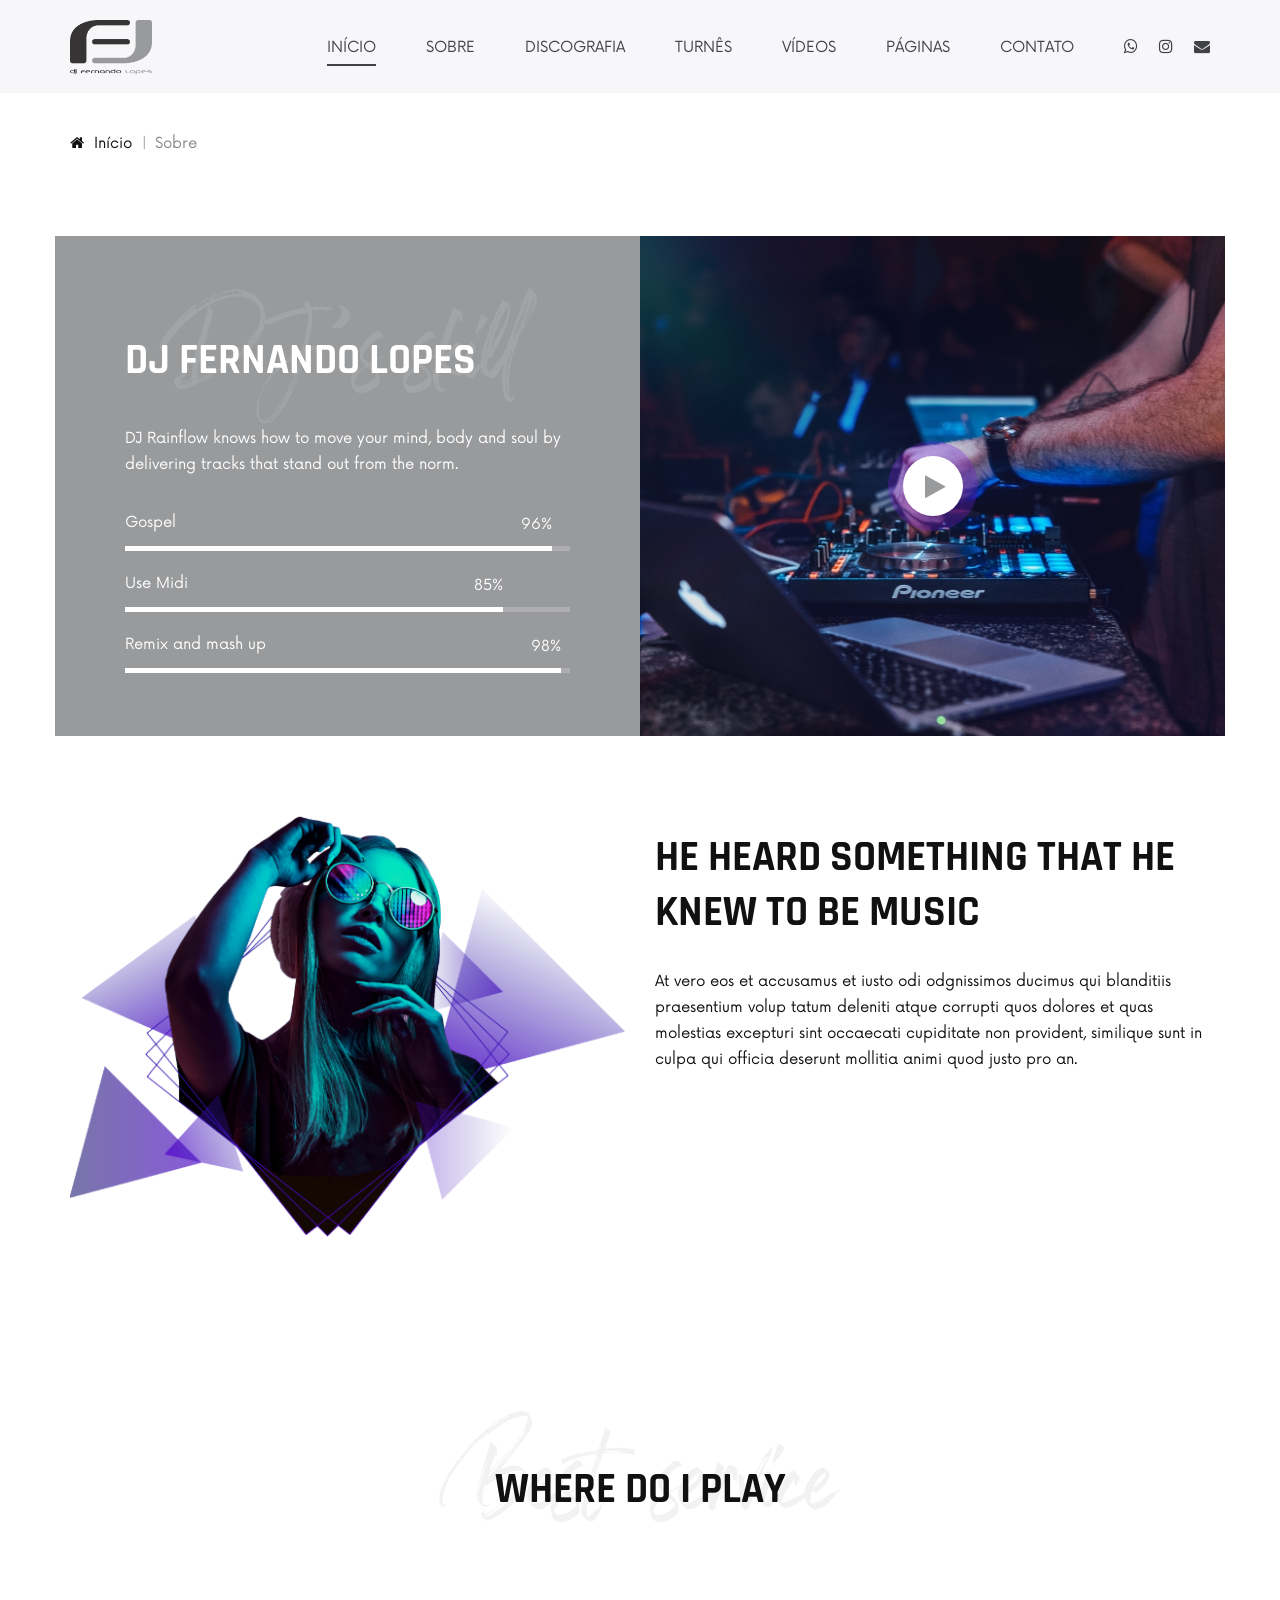
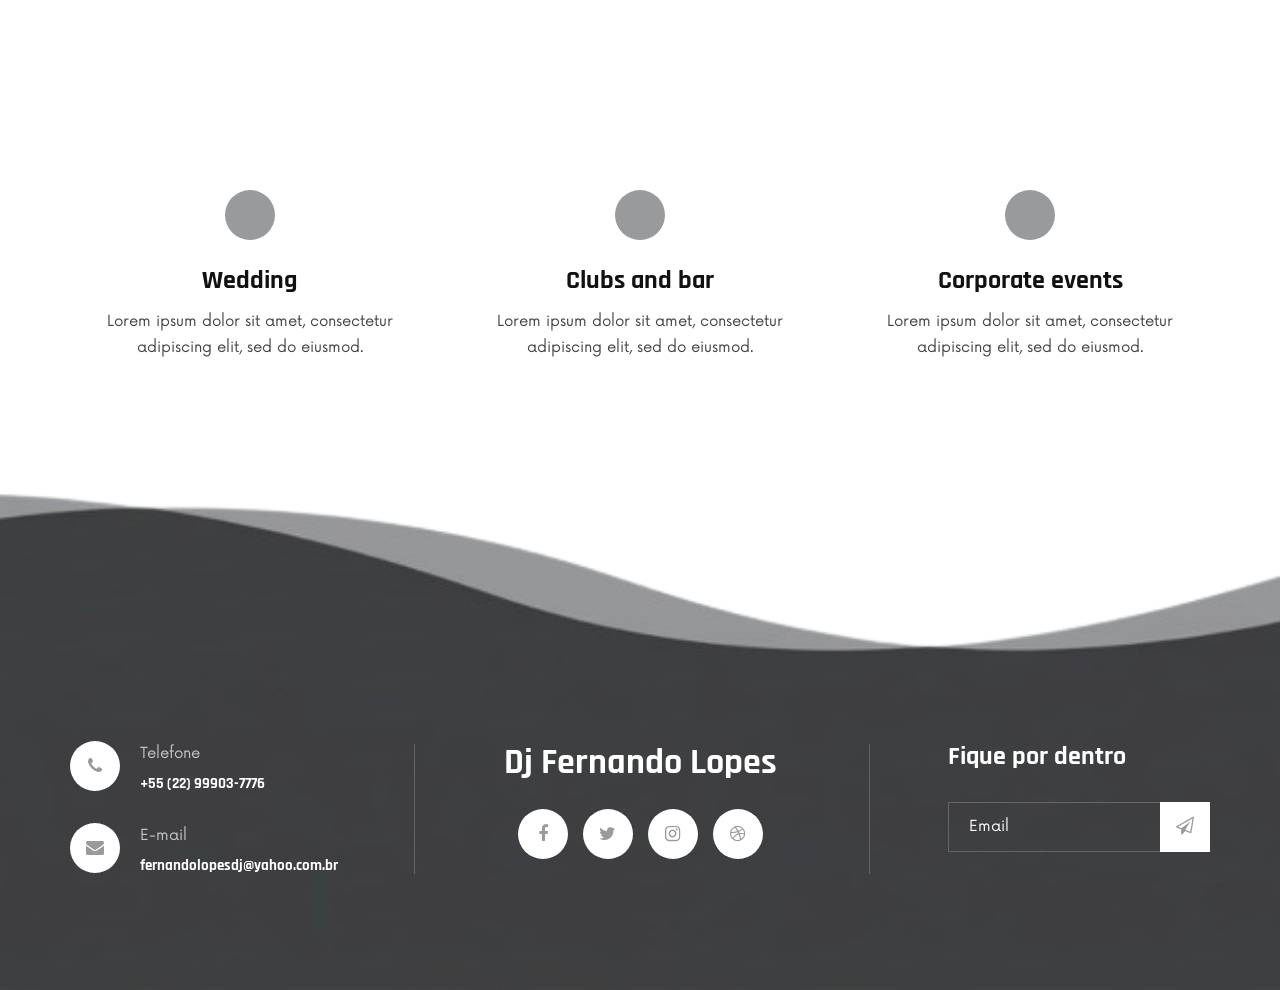
==== about.html @ b391e5a9 "adicionado a tela de contato" ====
<!doctype html>
<html lang="pt-br">
  <head>
    <meta charset="UTF-8" />
    <meta name="description" content="DJ Fernando Lopes" />
    <meta
      name="keywords"
      content="DJ Fernando Lopes, Musical, eventos, shows"
    />
    <meta name="viewport" content="width=device-width, initial-scale=1.0" />
    <meta http-equiv="X-UA-Compatible" content="ie=edge" />
    <title>Sobre DJ Fernando Lopes</title>

    <!-- Google Font -->
    <link
      href="https://fonts.googleapis.com/css2?family=Rajdhani:wght@400;500;600;700&display=swap"
      rel="stylesheet"
    />

    <!-- Css Styles -->
    <link rel="stylesheet" href="css/bootstrap.min.css" type="text/css" />
    <link rel="stylesheet" href="css/font-awesome.min.css" type="text/css" />
    <link rel="stylesheet" href="css/barfiller.css" type="text/css" />
    <link rel="stylesheet" href="css/nowfont.css" type="text/css" />
    <link rel="stylesheet" href="css/rockville.css" type="text/css" />
    <link rel="stylesheet" href="css/magnific-popup.css" type="text/css" />
    <link rel="stylesheet" href="css/owl.carousel.min.css" type="text/css" />
    <link rel="stylesheet" href="css/slicknav.min.css" type="text/css" />
    <link rel="stylesheet" href="css/style.css" type="text/css" />
  </head>

  <body>
    <!-- Page Preloder -->
    <div id="preloder">
      <div class="loader"></div>
    </div>

    <!-- Header Section Begin -->
     <header class="header">
      <div class="container">
        <div class="row">
          <div class="col-lg-2 col-md-2">
            <div class="header__logo">
              <a href="./index.html">
                <img src="img/logo1.png" alt="DJ Fernando Logo" />
              </a>
            </div>
          </div>
          <div class="col-lg-10 col-md-10">
            <div class="header__nav">
              <nav class="header__menu mobile-menu">
                <ul>
                  <li class="active"><a href="./index.html">Início</a></li>
                  <li><a href="./about.html">Sobre</a></li>
                  <li><a href="./discography.html">Discografia</a></li>
                  <li><a href="./tours.html">Turnês</a></li>
                  <li><a href="./videos.html">Vídeos</a></li>
                  <li>
                    <a href="#">Páginas</a>
                    <ul class="dropdown">
                      <li><a href="./about.html">Sobre</a></li>
                      <li><a href="./blog.html">Blog</a></li>
                      <li>
                        <a href="./blog-details.html">Detalhes do Blog</a>
                      </li>
                    </ul>
                  </li>
                  <li><a href="./contact.html">Contato</a></li>
                </ul>
              </nav>
              <div class="header__right__social">
                <a
                  href="https://wa.me/5522999037776?text=Olá,%20DJ%20Fernando%20Lopes!%20Gostaria%20de%20solicitar%20um%20orçamento%20para%20o%20seu%20serviço%20de%20DJ.
"
                  ><i class="fa fa-whatsapp"></i
                ></a>
                <a href="https://www.instagram.com/djfernandolopes_oficial/"
                  ><i class="fa fa-instagram"></i
                ></a>
                <a
                  href="mailto:fernandolopesdj@yahoo.com.br?subject=Orçamento%20DJ&body=Olá,%20DJ%20Fernando%20Lopes!%20Gostaria%20de%20solicitar%20um%20orçamento%20para%20o%20seu%20serviço%20de%20DJ."
                  ><i class="fa fa-envelope"></i
                ></a>
              </div>
            </div>
          </div>
        </div>
        <div id="mobile-menu-wrap"></div>
      </div>
    </header>
    <!-- Header Section End -->

    <!-- Breadcrumb Begin -->
    <div class="breadcrumb-option">
      <div class="container">
        <div class="row">
          <div class="col-lg-12">
            <div class="breadcrumb__links">
              <a href="index.html"><i class="fa fa-home"></i> Início</a>
              <span>Sobre</span>
            </div>
          </div>
        </div>
      </div>
    </div>
    <!-- Breadcrumb End -->

    <!-- Skills Section Begin -->
    <section class="skills spad">
      <div class="container">
        <div class="row">
          <div class="col-lg-6 p-0">
            <div class="skills__content">
              <div class="section-title">
                <h2>DJ Fernando Lopes</h2>
                <h1>DJ’s skill</h1>
              </div>
              <p>
                DJ Rainflow knows how to move your mind, body and soul by
                delivering tracks that stand out from the norm.
              </p>
              <div class="skill__bar__item">
                <p>Gospel</p>
                <div id="bar1" class="barfiller">
                  <span class="tip"></span>
                  <span class="fill" data-percentage="96"></span>
                </div>
              </div>
              <div class="skill__bar__item">
                <p>Use Midi</p>
                <div id="bar2" class="barfiller">
                  <span class="tip"></span>
                  <span class="fill" data-percentage="85"></span>
                </div>
              </div>
              <div class="skill__bar__item">
                <p>Remix and mash up</p>
                <div id="bar3" class="barfiller">
                  <span class="tip"></span>
                  <span class="fill" data-percentage="98"></span>
                </div>
              </div>
            </div>
          </div>
          <div class="col-lg-6 p-0">
            <div class="skills__video set-bg" data-setbg="img/skill-video.jpg">
              <a
                href="https://www.youtube.com/watch?v=S19UcWdOA-I?autoplay=1"
                class="play-btn video-popup"
                ><i class="fa fa-play"></i
              ></a>
            </div>
          </div>
        </div>
      </div>
    </section>
    <!-- Skills Section End -->

    <!-- About Section Begin -->
    <section class="about about--page spad">
      <div class="container">
        <div class="row">
          <div class="col-lg-6">
            <div class="about__pic">
              <img src="img/about/about.png" alt="" />
            </div>
          </div>
          <div class="col-lg-6">
            <div class="about__text">
              <div class="section-title">
                <h2>He heard something that he knew to be music</h2>
              </div>
              <p>
                At vero eos et accusamus et iusto odi odgnissimos ducimus qui
                blanditiis praesentium volup tatum deleniti atque corrupti quos
                dolores et quas molestias excepturi sint occaecati cupiditate
                non provident, similique sunt in culpa qui officia deserunt
                mollitia animi quod justo pro an.
              </p>
              <img src="img/about/signature.png" alt="" />
            </div>
          </div>
        </div>
      </div>
    </section>
    <!-- About Section End -->

    <!-- About Pic Begin -->
    <div class="about-pic">
      <div class="container-fluid">
        <div class="row">
          <div class="col-lg-6">
            <div class="row">
              <div class="col-lg-4 col-md-4 col-sm-4 p-0">
                <img src="img/about/ap-1.jpg" alt="" />
                <img src="img/about/ap-2.jpg" alt="" />
              </div>
              <div class="col-lg-8 col-md-8 col-sm-8 p-0">
                <img src="img/about/ap-3.jpg" alt="" />
              </div>
            </div>
          </div>
          <div class="col-lg-6">
            <div class="row">
              <div class="col-lg-8 col-md-8 col-sm-8 p-0">
                <img src="img/about/ap-4.jpg" alt="" />
              </div>
              <div class="col-lg-4 col-md-4 col-sm-4 p-0">
                <img src="img/about/ap-5.jpg" alt="" />
              </div>
              <div class="col-lg-4 col-md-4 col-sm-4 p-0">
                <img src="img/about/ap-6.jpg" alt="" />
              </div>
              <div class="col-lg-8 col-md-8 col-sm-8 p-0">
                <img src="img/about/ap-7.jpg" alt="" />
              </div>
            </div>
          </div>
        </div>
      </div>
    </div>
    <!-- About Pic End -->

    <!-- About Services Section Begin -->
    <section class="about-services spad">
      <div class="container">
        <div class="row">
          <div class="col-lg-12">
            <div class="section-title center-title">
              <h2>WHERE DO I PLAY</h2>
              <h1>Best service</h1>
            </div>
          </div>
        </div>
        <div class="row">
          <div class="col-lg-4 col-md-6 col-sm-6">
            <div class="about__services__item">
              <div
                class="about__services__item__pic set-bg"
                data-setbg="img/services/as-1.jpg"
              >
                <div class="icon">
                  <img src="img/services/as-icon-1.png" alt="" />
                </div>
              </div>
              <div class="about__services__item__text">
                <h4>Wedding</h4>
                <p>
                  Lorem ipsum dolor sit amet, consectetur adipiscing elit, sed
                  do eiusmod.
                </p>
              </div>
            </div>
          </div>
          <div class="col-lg-4 col-md-6 col-sm-6">
            <div class="about__services__item">
              <div
                class="about__services__item__pic set-bg"
                data-setbg="img/services/as-2.jpg"
              >
                <div class="icon">
                  <img src="img/services/as-icon-2.png" alt="" />
                </div>
              </div>
              <div class="about__services__item__text">
                <h4>Clubs and bar</h4>
                <p>
                  Lorem ipsum dolor sit amet, consectetur adipiscing elit, sed
                  do eiusmod.
                </p>
              </div>
            </div>
          </div>
          <div class="col-lg-4 col-md-6 col-sm-6">
            <div class="about__services__item">
              <div
                class="about__services__item__pic set-bg"
                data-setbg="img/services/as-3.jpg"
              >
                <div class="icon">
                  <img src="img/services/as-icon-3.png" alt="" />
                </div>
              </div>
              <div class="about__services__item__text">
                <h4>Corporate events</h4>
                <p>
                  Lorem ipsum dolor sit amet, consectetur adipiscing elit, sed
                  do eiusmod.
                </p>
              </div>
            </div>
          </div>
        </div>
      </div>
    </section>
    <!-- About Services Section End -->

    <!-- Footer Section Begin -->
    <footer
      class="footer footer--normal spad set-bg"
      data-setbg="img/footer-bg.png"
    >
      <div class="container">
        <div class="row">
          <div class="col-lg-3 col-md-6">
            <div class="footer__address">
              <ul>
                <li>
                  <i class="fa fa-phone"></i>
                  <p>Telefone</p>
                  <h6>+55 (22) 99903-7776</h6>
                </li>
                <li>
                  <i class="fa fa-envelope"></i>
                  <p>E-mail</p>
                  <h6>fernandolopesdj@yahoo.com.br</h6>
                </li>
              </ul>
            </div>
          </div>
          <div class="col-lg-4 offset-lg-1 col-md-6">
            <div class="footer__social">
              <h2>Dj Fernando Lopes</h2>
              <div class="footer__social__links">
                <a href="https://www.facebook.com/fernandolopesdj/"
                  ><i class="fa fa-facebook"></i
                ></a>
                <a href="#"><i class="fa fa-twitter"></i></a>
                <a href="https://www.instagram.com/djfernandolopes_oficial/"
                  ><i class="fa fa-instagram"></i
                ></a>
                <a href="#"><i class="fa fa-dribbble"></i></a>
              </div>
            </div>
          </div>
          <div class="col-lg-3 offset-lg-1 col-md-6">
            <div class="footer__newslatter">
              <h4>Fique por dentro</h4>
              <form action="#">
                <input type="text" placeholder="Email" />
                <button type="submit"><i class="fa fa-send-o"></i></button>
              </form>
            </div>
          </div>
        </div>
      </div>
    </footer>
    <!-- Footer Section End -->

    <!-- Js Plugins -->
    <script src="js/jquery-3.3.1.min.js"></script>
    <script src="js/bootstrap.min.js"></script>
    <script src="js/jquery.magnific-popup.min.js"></script>
    <script src="js/jquery.nicescroll.min.js"></script>
    <script src="js/jquery.barfiller.js"></script>
    <script src="js/jquery.countdown.min.js"></script>
    <script src="js/jquery.slicknav.js"></script>
    <script src="js/owl.carousel.min.js"></script>
    <script src="js/main.js"></script>

    <!-- Music Plugin -->
    <script src="js/jquery.jplayer.min.js"></script>
    <script src="js/jplayerInit.js"></script>
  </body>
</html>
---- css/barfiller.css ----
.barfiller {
    width:100%;
    height:12px;
    background:#fcfcfc;
    border:1px solid #ccc;
    position:relative;
    margin-bottom:20px;
    box-shadow: inset 1px 4px 9px -6px rgba(0,0,0,.5); 
    -moz-box-shadow: inset 1px 4px 9px -6px rgba(0,0,0,.5); 
}

.barfiller .fill {
    display:block;
    position:relative;
    width:0px;
    height:100%;
    background:#333;
    z-index:1;
}

.barfiller .tipWrap {
    display:none;
}

.barfiller .tip {
    margin-top:-30px;
    padding:2px 4px;
    font-size:11px;
    color:#fff;
    left:0px;
    position:absolute;
    z-index:2;
    background: #333;
} 

.barfiller .tip:after {
    border:solid;
    border-color:rgba(0,0,0,.8) transparent;
    border-width:6px 6px 0 6px;
    content:"";
    display:block;
    position:absolute;
    left:9px;
    top:100%;
    z-index:9
}
---- css/nowfont.css ----
/* #### Generated By: http://www.cufonfonts.com #### */

@font-face {
font-family: 'Now Regular';
font-style: normal;
font-weight: normal;
src: local('Now Regular'), url('../fonts/Now-Regular.woff') format('woff');
}


@font-face {
font-family: 'Now Thin';
font-style: normal;
font-weight: normal;
src: local('Now Thin'), url('../fonts/Now-Thin.woff') format('woff');
}


@font-face {
font-family: 'Now Light';
font-style: normal;
font-weight: normal;
src: local('Now Light'), url('../fonts/Now-Light.woff') format('woff');
}


@font-face {
font-family: 'Now Medium';
font-style: normal;
font-weight: normal;
src: local('Now Medium'), url('../fonts/Now-Medium.woff') format('woff');
}


@font-face {
font-family: 'Now Bold';
font-style: normal;
font-weight: normal;
src: local('Now Bold'), url('../fonts/Now-Bold.woff') format('woff');
}


@font-face {
font-family: 'Now Black';
font-style: normal;
font-weight: normal;
src: local('Now Black'), url('../fonts/Now-Black.woff') format('woff');
}
---- css/rockville.css ----
@font-face {
font-family: 'Rockville Solid Regular';
font-style: normal;
font-weight: normal;
src: local('Rockville Solid Regular'), url('../fonts/Rockville Solid.woff') format('woff');
}
---- css/style.css ----
/******************************************************************
  Template Name: DJoz
  Description:  DJoz Music HTML Template
  Author: Colorlib
  Author URI: https://colorlib.com
  Version: 1.0
  Created: Colorlib
******************************************************************/

/*------------------------------------------------------------------
[Table of contents]

1.  Template default CSS
	1.1	Variables
	1.2	Mixins
	1.3	Flexbox
	1.4	Reset
2.  Helper Css
3.  Header Section
4.  Hero Section
5.  Services Section
6.  Track Section
7.  Countdown Section
8.  Team Section
9.  Contact
10.  Footer Style
-------------------------------------------------------------------*/

/*----------------------------------------*/

/* Template default CSS
/*----------------------------------------*/

html,
body {
	height: 100%;
	font-family: "Now Regular";
	-webkit-font-smoothing: antialiased;
}

h1,
h2,
h3,
h4,
h5,
h6 {
	margin: 0;
	color: #111111;
	font-weight: 400;
	font-family: "Rajdhani", sans-serif;
}

h1 {
	font-size: 70px;
}

h2 {
	font-size: 36px;
}

h3 {
	font-size: 30px;
}

h4 {
	font-size: 24px;
}

h5 {
	font-size: 18px;
}

h6 {
	font-size: 16px;
}

p {
	font-size: 15px;
	font-family: "Now Regular";
	color: #444444;
	font-weight: 400;
	line-height: 26px;
	margin: 0 0 15px 0;
}

img {
	max-width: 100%;
}

input:focus,
select:focus,
button:focus,
textarea:focus {
	outline: none;
}

a:hover,
a:focus {
	text-decoration: none;
	outline: none;
	color: #ffffff;
}

ul,
ol {
	padding: 0;
	margin: 0;
}

/*---------------------
  Helper CSS
-----------------------*/

.section-title {
	margin-bottom: 40px;
	position: relative;
	z-index: 1;
}

.section-title.center-title {
	text-align: center;
}

.section-title h2 {
	font-size: 42px;
	color: #111111;
	font-weight: 700;
	text-transform: uppercase;
}

.section-title h1 {
	font-size: 100px;
	color: #f2f2f2;
	font-family: "Rockville Solid Regular";
	position: absolute;
	left: 0;
	top: -45px;
	width: 100%;
	z-index: -1;
}

.set-bg {
	background-repeat: no-repeat;
	background-size: cover;
	background-position: top center;
}

.spad {
	padding-top: 100px;
	padding-bottom: 100px;
}

.text-white h1,
.text-white h2,
.text-white h3,
.text-white h4,
.text-white h5,
.text-white h6,
.text-white p,
.text-white span,
.text-white li,
.text-white a {
	color: #fff;
}

/* buttons */

.primary-btn {
	display: inline-block;
	font-size: 15px;
	text-transform: uppercase;
	padding: 14px 25px 12px;
	color: #ffffff;
	background: #999a9c;
	letter-spacing: 2px;
}

.primary-btn.border-btn {
	background: transparent;
	border: 2px solid #999a9c;
	color: #111111;
}

.site-btn {
	font-size: 15px;
	color: #ffffff;
	background: #999a9c;
	font-weight: 700;
	letter-spacing: 2px;
	border: none;
	text-transform: uppercase;
	display: inline-block;
	padding: 14px 30px;
	width: 100%;
}

/* Preloder */

#preloder {
	position: fixed;
	width: 100%;
	height: 100%;
	top: 0;
	left: 0;
	z-index: 999999;
	background: #000;
}

.loader {
	width: 40px;
	height: 40px;
	position: absolute;
	top: 50%;
	left: 50%;
	margin-top: -13px;
	margin-left: -13px;
	border-radius: 60px;
	animation: loader 0.8s linear infinite;
	-webkit-animation: loader 0.8s linear infinite;
}

@keyframes loader {
	0% {
		-webkit-transform: rotate(0deg);
		transform: rotate(0deg);
		border: 4px solid #f44336;
		border-left-color: transparent;
	}
	50% {
		-webkit-transform: rotate(180deg);
		transform: rotate(180deg);
		border: 4px solid #673ab7;
		border-left-color: transparent;
	}
	100% {
		-webkit-transform: rotate(360deg);
		transform: rotate(360deg);
		border: 4px solid #f44336;
		border-left-color: transparent;
	}
}

@-webkit-keyframes loader {
	0% {
		-webkit-transform: rotate(0deg);
		border: 4px solid #f44336;
		border-left-color: transparent;
	}
	50% {
		-webkit-transform: rotate(180deg);
		border: 4px solid #673ab7;
		border-left-color: transparent;
	}
	100% {
		-webkit-transform: rotate(360deg);
		border: 4px solid #f44336;
		border-left-color: transparent;
	}
}

/*---------------------
  Header
-----------------------*/

.header {
	background: rgba(245, 244, 246, 0.767);
	position: absolute;
	left: 0;
	top: 0;
	width: 100%;
	z-index: 9;
}

.header.header--normal {
	position: relative;
	background: #290849;
}

.header__logo {
	padding: 20px 0 25px;
	height: 48px;
	width: 82px;
}

.header__logo a {
	display: inline-block;
}

.header__nav {
	text-align: right;
}

.header__menu {
	padding: 31px 0 27px;
	display: inline-block;
	margin-right: 45px;
}

.header__menu ul li {
	list-style: none;
	display: inline-block;
	margin-right: 45px;
	position: relative;
}

.header__menu ul li.active a:after {
	opacity: 1;
}

.header__menu ul li:hover a:after {
	opacity: 1;
}

.header__menu ul li:hover .dropdown {
	top: 34px;
	opacity: 1;
	visibility: visible;
}

.header__menu ul li:last-child {
	margin-right: 0;
}

.header__menu ul li .dropdown {
	position: absolute;
	left: 0;
	top: 56px;
	width: 150px;
	background: #111111;
	text-align: left;
	padding: 2px 0;
	z-index: 9;
	opacity: 0;
	visibility: hidden;
	-webkit-transition: all, 0.3s;
	-o-transition: all, 0.3s;
	transition: all, 0.3s;
}

.header__menu ul li .dropdown li {
	display: block;
	margin-right: 0;
}

.header__menu ul li .dropdown li a {
	font-size: 14px;
	color: #ffffff;
	font-weight: 400;
	padding: 8px 20px;
	text-transform: capitalize;
}

.header__menu ul li .dropdown li a:after {
	display: none;
}

.header__menu ul li a {
	font-size: 15px;
	text-transform: uppercase;
	color: #414244;
	display: block;
	padding: 6px 0;
	position: relative;
}

.header__menu ul li a:after {
	position: absolute;
	left: 0;
	bottom: 0;
	width: 100%;
	height: 2px;
	background: #414244;
	content: "";
	-webkit-transition: all, 0.5s;
	-o-transition: all, 0.5s;
	transition: all, 0.5s;
	opacity: 0;
}

.header__right__social {
	display: inline-block;
}

.header__right__social a {
	display: inline-block;
	font-size: 16px;
	color: #414244;
	margin-right: 16px;
}

.header__right__social a:last-child {
	margin-right: 0;
}

.slicknav_menu {
	display: none;
}

/*---------------------
  Hero
-----------------------*/

.hero {
	padding-top: 400px;
	padding-bottom: 295px;
	position: relative;
}

.hero__text {
	text-align: center;
}

.hero__text span {
	color: #ffffff;
	text-transform: uppercase;
	letter-spacing: 6px;
}

.hero__text h1 {
	font-size: 110px;
	font-family: "Rockville Solid Regular";
	color: #ffffff;
	margin-bottom: 20px;
	margin-top: 22px;
}

.hero__text p {
	color: #ffffff;
	margin-bottom: 20px;
}

.hero__text .play-btn {
	font-size: 26px;
	color: #999a9c;
	height: 90px;
	width: 90px;
	border-radius: 50%;
	background: rgba(255, 255, 255, 0.3);
	display: inline-block;
	line-height: 90px;
	text-align: center;
	position: relative;
	z-index: 1;
}

.hero__text .play-btn i {
	position: relative;
	top: 2px;
	left: 2px;
}

.hero__text .play-btn:after {
	position: absolute;
	left: 15px;
	top: 15px;
	height: 60px;
	width: 60px;
	background: #ffffff;
	border-radius: 50%;
	content: "";
	z-index: -1;
}

.linear__icon {
	position: absolute;
	left: 50%;
	bottom: 0;
	margin-left: -16px;
	-webkit-animation: mymove 0.5s infinite alternate;
	animation: mymove 0.5s infinite alternate;
}

.linear__icon i {
	font-size: 50px;
	color: #ffffff;
}

@-webkit-keyframes mymove {
	0% {
		bottom: 0;
	}
	100% {
		bottom: -10px;
	}
}

@keyframes mymove {
	0% {
		bottom: 0;
	}
	100% {
		bottom: -10px;
	}
}

/*---------------------
  Events
-----------------------*/

.event {
	padding-bottom: 60px;
}

.event .section-title {
	margin-bottom: 10px;
	position: relative;
}

.event .section-title:after {
	position: absolute;
	right: 46px;
	top: 25px;
	height: 2px;
	width: 775px;
	background: rgba(225, 225, 225, 0.3);
	content: "";
	z-index: -1;
}

.event__slider .col-lg-4 {
	max-width: 100%;
}

.event__slider.owl-carousel .owl-stage-outer {
	padding-top: 30px;
	padding-bottom: 40px;
}

.event__slider.owl-carousel .owl-nav {
	position: absolute;
	right: 15px;
	top: -50px;
}

.event__slider.owl-carousel .owl-nav button {
	font-size: 22px;
	color: #111111;
	opacity: 0.5;
	margin-right: 10px;
}

.event__slider.owl-carousel .owl-nav button:last-child {
	margin-right: 0;
}

.event__item {
	-webkit-box-shadow: 0px 3px 15px rgba(22, 41, 124, 0.1);
	box-shadow: 0px 3px 15px rgba(22, 41, 124, 0.1);
}

.event__item__pic {
	height: 360px;
	position: relative;
}

.event__item__pic .tag-date {
	position: absolute;
	left: 0;
	bottom: -21px;
	width: 100%;
	text-align: center;
}

.event__item__pic .tag-date span {
	font-size: 15px;
	color: #ffffff;
	display: inline-block;
	background: #999a9c;
	padding: 12px 8px 9px 20px;
}

.event__item__text {
	text-align: center;
	padding: 45px 10px 25px;
}

.event__item__text h4 {
	font-size: 26px;
	font-weight: 700;
	color: #111111;
	margin-bottom: 10px;
}

.event__item__text p {
	color: #888888;
	margin-bottom: 0;
}

.event__item__text p i {
	color: #999a9c;
	margin-right: 8px;
	font-size: 17px;
}

/*---------------------
  Track
-----------------------*/

.track {
	padding-top: 120px;
	padding-bottom: 40px;
	overflow: hidden;
}

.track .section-title {
	margin-bottom: 105px;
}

.track__content {
	height: 502px;
	overflow-y: auto;
}

.track__all {
	text-align: right;
	margin-bottom: 100px;
}

.jp-play {
	position: relative;
	height: 50px;
	width: 50px;
	background: transparent;
	border: 2px solid #e1e1e1;
	border-radius: 50%;
}

.jp-play:after {
	position: absolute;
	display: block;
	left: 17px;
	top: 12px;
	width: 16px;
	height: 20px;
	background: url(../img/play-default.png);
	content: "";
}

.jp-state-playing .jp-play {
	background: #999a9c !important;
	border-color: #999a9c !important;
}

.jp-state-playing .jp-play:after {
	background: url(../img/pause.png) !important;
	left: 15px;
	top: 12px;
}

.jp-audio .jp-play:focus {
	background: #999a9c !important;
	border-color: #999a9c !important;
}

.jp-audio .jp-play:focus:after {
	background: url(../img/play.png);
}

.jp-seek-bar>div {
	height: 5px;
	background: #e1e1e1;
	cursor: pointer;
	width: 245px;
}

.player_bars {
	width: 350px;
	display: table;
	padding-left: 50px;
	position: relative;
	padding-top: 25px;
	float: left;
	margin-right: 30px;
}

.jp-play-bar {
	position: relative;
	height: 100%;
	background: #999a9c;
	overflow: visible !important;
}

.jp-current-time {
	font-size: 15px;
	color: #111111;
	position: absolute;
	left: -50px;
	top: -9px;
}

.jp-duration {
	font-size: 15px;
	color: #111111;
	position: absolute;
	right: 0;
	top: 16px;
}

.player_controls_box {
	width: 50px;
	float: left;
	margin-right: 20px;
}

.jp-mute {
	font-size: 18px;
	border: none;
	background: none;
	color: #111111;
	position: absolute;
	left: 0;
	top: 13px;
}

.jp-volume-bar {
	height: 5px;
	width: 70px;
	background: #e1e1e1;
	cursor: pointer;
}

.jp-volume-bar-value {
	background: #999a9c;
	height: 100%;
}

.jp-volume-controls {
	position: relative;
	width: 95px;
	float: left;
	padding-left: 30px;
	padding-top: 25px;
}

.single_player_container {
	overflow: hidden;
	margin-bottom: 40px;
}

.single_player_container:last-child {
	margin-bottom: 0;
}

.single_player_container h4 {
	font-size: 26px;
	color: #111111;
	font-weight: 700;
	margin-bottom: 20px;
	text-transform: uppercase;
}

.track__pic {
	position: relative;
	z-index: 1;
}

.track__pic:after {
	position: absolute;
	left: 0;
	top: 0;
	width: 100%;
	height: 100%;
	background: #f5f5f5;
	content: "";
	z-index: -1;
}

.track__pic img {
	position: relative;
	top: -50px;
	width: calc(100% - 40px);
	margin-left: 40px;
	height: 502px;
}

/*---------------------
  Youtube
-----------------------*/

.youtube {
	padding-bottom: 50px;
}

.youtube .section-title {
	text-align: center;
}

.youtube .section-title h1 {
	font-size: 90px;
}

.youtube__item {
	-webkit-transition: all, 0.3s;
	-o-transition: all, 0.3s;
	transition: all, 0.3s;
	margin-bottom: 30px;
}

.youtube__item:hover {
	-webkit-box-shadow: 0px 3px 30px rgba(22, 41, 124, 0.1);
	box-shadow: 0px 3px 30px rgba(22, 41, 124, 0.1);
}

.youtube__item__pic {
	height: 240px;
	display: -webkit-box;
	display: -ms-flexbox;
	display: flex;
	-webkit-box-align: center;
	-ms-flex-align: center;
	align-items: center;
	-webkit-box-pack: center;
	-ms-flex-pack: center;
	justify-content: center;
}

.youtube__item__pic .play-btn {
	font-size: 16px;
	color: #999a9c;
	height: 60px;
	width: 60px;
	border-radius: 50%;
	background: rgba(255, 255, 255, 0.3);
	display: inline-block;
	line-height: 60px;
	text-align: center;
	position: relative;
	z-index: 1;
}

.youtube__item__pic .play-btn i {
	position: relative;
	top: 2px;
	left: 2px;
}

.youtube__item__pic .play-btn:after {
	position: absolute;
	left: 10px;
	top: 10px;
	height: 40px;
	width: 40px;
	background: #ffffff;
	border-radius: 50%;
	content: "";
	z-index: -1;
}

.youtube__item__text {
	padding: 25px 30px 20px 20px;
	background: #ffffff;
}

.youtube__item__text h4 {
	font-size: 26px;
	color: #111111;
	line-height: 34px;
	font-weight: 700;
}

/*---------------------
  Countdown
-----------------------*/

.countdown {
	padding-bottom: 560px;
}

.countdown.countdown--page {
	padding-top: 150px;
	padding-bottom: 150px;
}

.countdown__text {
	text-align: center;
	margin-bottom: 36px;
}

.countdown__text h1 {
	font-size: 90px;
	color: #ffffff;
	font-family: "Rockville Solid Regular";
	color: #ffffff;
	margin-bottom: 25px;
}

.countdown__text h4 {
	font-size: 26px;
	font-family: "Now Regular";
	color: #ffffff;
	text-transform: uppercase;
	letter-spacing: 4px;
}

.countdown__timer {
	text-align: center;
	margin-bottom: 30px;
}

.countdown__item {
	display: inline-block;
	margin-right: 80px;
	margin-bottom: 30px;
}

.countdown__item:last-child {
	margin-right: 0;
}

.countdown__item span {
	font-size: 90px;
	font-family: "Rajdhani", sans-serif;
	font-weight: 700;
	color: #ffffff;
	display: block;
	line-height: 100px;
}

.countdown__item p {
	color: #ffffff;
	letter-spacing: 4px;
	text-transform: uppercase;
	margin-bottom: 0;
}

.buy__tickets {
	text-align: center;
}

/*---------------------
  Discography
-----------------------*/

.discography {
	padding-bottom: 40px;
	padding-top: 120px;
	overflow: hidden;
}

.discography .section-title {
	margin-bottom: 90px;
}

.discography__item {
	margin-bottom: 45px;
	-webkit-box-shadow: 0px 5px 10px rgba(22, 41, 124, 0.1);
	box-shadow: 0px 5px 10px rgba(22, 41, 124, 0.1);
}

.discography__item__pic img {
	min-width: 100%;
}

.discography__item__text {
	padding: 25px 30px 35px;
	text-align: center;
}

.discography__item__text span {
	font-size: 18px;
	color: #999a9c;
	font-weight: 700;
}

.discography__item__text h4 {
	font-size: 22px;
	text-transform: uppercase;
	color: #111111;
	margin-top: 10px;
	margin-bottom: 25px;
}

.discography__item__text a {
	display: inline-block;
	margin-right: 10px;
}

.discography__item__text a:last-child {
	margin-right: 0;
}

.pagination__links {
	text-align: center;
	padding-top: 10px;
}

.pagination__links.blog__pagination {
	text-align: left;
}

.pagination__links a {
	display: inline-block;
	font-size: 15px;
	color: #111111;
	text-transform: uppercase;
	letter-spacing: 2px;
	background: #f2f2f2;
	-webkit-transition: all, 0.3s;
	-o-transition: all, 0.3s;
	transition: all, 0.3s;
	margin-right: 6px;
	margin-bottom: 5px;
	padding: 14px 22px 12px;
}

.pagination__links a:last-child {
	margin-right: 0;
}

.pagination__links a:hover {
	background: #290849;
	color: #ffffff;
}

/*---------------------
  Footer
-----------------------*/

.footer {
	padding-top: 300px;
	padding-bottom: 60px;
	margin-top: -547px;
	height: 549px;
}

.footer.footer--normal {
	margin-top: 0;
}

.footer__address {
	margin-bottom: 50px;
}

.footer__address ul li {
	list-style: none;
	padding-left: 70px;
	position: relative;
	margin-bottom: 30px;
}

.footer__address ul li:last-child {
	margin-bottom: 0;
}

.footer__address ul li i {
	font-size: 18px;
	color: #999a9c;
	height: 50px;
	width: 50px;
	background: #ffffff;
	border-radius: 50%;
	line-height: 50px;
	text-align: center;
	position: absolute;
	left: 0;
	top: 0;
}

.footer__address ul li p {
	color: #ffffff;
	opacity: 0.7;
	margin-bottom: 8px;
}

.footer__address ul li h6 {
	font-size: 15px;
	font-weight: 700;
	color: #ffffff;
}

.footer__social {
	text-align: center;
	position: relative;
	margin-bottom: 50px;
}

.footer__social::before {
	position: absolute;
	left: -46px;
	top: 3px;
	width: 1px;
	height: 130px;
	background: rgba(255, 255, 255, 0.2);
	content: "";
}

.footer__social::after {
	position: absolute;
	right: -50px;
	top: 3px;
	width: 1px;
	height: 130px;
	background: rgba(255, 255, 255, 0.2);
	content: "";
}

.footer__social h2 {
	color: #ffffff;
	font-weight: 700;
	margin-bottom: 25px;
}

.footer__social .footer__social__links a {
	font-size: 18px;
	color: #999a9c;
	height: 50px;
	width: 50px;
	background: #ffffff;
	border-radius: 50%;
	line-height: 50px;
	text-align: center;
	display: inline-block;
	margin-right: 10px;
}

.footer__social .footer__social__links a:last-child {
	margin-right: 0;
}

.footer__newslatter {
	margin-bottom: 50px;
}

.footer__newslatter h4 {
	font-size: 26px;
	color: #ffffff;
	font-weight: 700;
	margin-bottom: 30px;
}

.footer__newslatter form {
	position: relative;
}

.footer__newslatter form input {
	height: 50px;
	font-size: 15px;
	color: #ffffff;
	width: 100%;
	background: transparent;
	border: 1px solid rgba(255, 255, 255, 0.2);
	padding-left: 20px;
}

.footer__newslatter form input::-webkit-input-placeholder {
	color: #ffffff;
}

.footer__newslatter form input::-moz-placeholder {
	color: #ffffff;
}

.footer__newslatter form input:-ms-input-placeholder {
	color: #ffffff;
}

.footer__newslatter form input::-ms-input-placeholder {
	color: #ffffff;
}

.footer__newslatter form input::placeholder {
	color: #ffffff;
}

.footer__newslatter form button {
	font-size: 18px;
	color: #999a9c;
	position: absolute;
	right: 0;
	top: 0;
	height: 100%;
	padding: 0 16px;
	background: #ffffff;
	border: none;
}

.footer__copyright__text {
	text-align: center;
}

.footer__copyright__text p {
	color: #999999;
}

.footer__copyright__text a {
	color: #999999;
	text-decoration: underline;
}

.footer__copyright__text a:hover {
	color: #999a9c;
}

.footer__copyright__text i {
	color: #c11;
}

/*---------------------
  Breadcrumb
-----------------------*/

.breadcrumb-option {
	padding-top: 35px;
}

.breadcrumb__links a {
	font-size: 15px;
	color: #111111;
	margin-right: 18px;
	display: inline-block;
	position: relative;
}

.breadcrumb__links a:after {
	position: absolute;
	right: -14px;
	top: 0;
	margin-top: 97px;
	content: "|";
	color: #888888;
}

.breadcrumb__links a i {
	margin-right: 5px;
	margin-top: 100px;
}

.breadcrumb__links span {
	font-size: 15px;
	color: #888888;
	display: inline-block;
}

/*---------------------
  About
-----------------------*/

.about {
	padding-top: 0;
}

.about.about--page {
	padding-top: 80px;
	padding-bottom: 80px;
}

.about.about--page .section-title {
	margin-bottom: 28px;
}

.about.about--page .section-title h2 {
	line-height: 55px;
}

.about.about--page .about__text {
	padding-top: 15px;
}

.about.about--page .about__text p {
	color: #111111;
}

.about__text {
	padding-top: 110px;
}

.about__text p {
	margin-bottom: 35px;
}

/*---------------------
  Skills
-----------------------*/

.skills {
	padding-bottom: 0;
	padding-top: 80px;
}

.skills__content {
	background: #999a9c;
	height: 500px;
	padding: 100px 70px 60px;
}

.skills__content .section-title h2 {
	color: #ffffff;
}

.skills__content .section-title h1 {
	color: #ffffff;
	opacity: 0.1;
	text-align: center;
}

.skills__content p {
	color: #ffffff;
	margin-bottom: 32px;
}

.skill__bar__item {
	margin-bottom: 20px;
}

.skill__bar__item p {
	font-size: 15px;
	font-weight: 500;
	color: #ffffff;
	margin-bottom: 10px;
}

.skill__bar__item .barfiller {
	width: 100%;
	height: 5px;
	background: rgba(255, 255, 255, 0.2);
	border: none;
	margin-bottom: 0;
	-webkit-box-shadow: none;
	box-shadow: none;
}

.skill__bar__item .barfiller .tip {
	margin-top: -32px;
	padding: 0;
	font-size: 15px;
	color: #fff;
	background: transparent;
}

.skill__bar__item .barfiller .tip:after {
	display: none;
}

.skills__video {
	height: 500px;
	display: -webkit-box;
	display: -ms-flexbox;
	display: flex;
	-webkit-box-align: center;
	-ms-flex-align: center;
	align-items: center;
	-webkit-box-pack: center;
	-ms-flex-pack: center;
	justify-content: center;
}

.skills__video .play-btn {
	font-size: 26px;
	color: #999a9c;
	height: 90px;
	width: 90px;
	border-radius: 50%;
	background: rgba(117, 31, 221, 0.3);
	display: inline-block;
	line-height: 90px;
	text-align: center;
	position: relative;
	z-index: 1;
}

.skills__video .play-btn i {
	position: relative;
	top: 2px;
	left: 2px;
}

.skills__video .play-btn:after {
	position: absolute;
	left: 15px;
	top: 15px;
	height: 60px;
	width: 60px;
	background: #ffffff;
	border-radius: 50%;
	content: "";
	z-index: -1;
}

/*---------------------
  About Pic
-----------------------*/

.about-pic {
	overflow: hidden;
}

.about-pic .container-fluid {
	padding-right: 0;
}

.about-pic img {
	min-width: 100%;
	margin-bottom: 10px;
	padding-right: 10px;
}

/*---------------------
  About Services
-----------------------*/

.about-services {
	padding-bottom: 50px;
}

.about-services .section-title {
	margin-bottom: 60px;
}

.about__services__item {
	-webkit-transition: all, 0.3s;
	-o-transition: all, 0.3s;
	transition: all, 0.3s;
}

.about__services__item:hover {
	-webkit-box-shadow: 0px 3px 30px rgba(22, 41, 124, 0.1);
	box-shadow: 0px 3px 30px rgba(22, 41, 124, 0.1);
}

.about__services__item__pic {
	height: 240px;
	position: relative;
}

.about__services__item__pic .icon {
	height: 50px;
	width: 50px;
	background: #999a9c;
	border-radius: 50%;
	line-height: 50px;
	text-align: center;
	position: absolute;
	left: 0;
	right: 0;
	margin: 0 auto;
	bottom: -25px;
}

.about__services__item__text {
	text-align: center;
	padding: 50px 10px 30px;
}

.about__services__item__text h4 {
	font-size: 26px;
	color: #111111;
	font-weight: 700;
	margin-bottom: 12px;
}

.about__services__item__text p {
	margin-bottom: 0;
}

/*---------------------
  Feature
-----------------------*/

.feature {
	padding-bottom: 70px;
}

.feature.feature--about .section-title span {
	color: #0071e4;
}

.feature.feature--about .feature__item {
	background: #f5f5f5;
}

.feature.feature--about .feature__item h5 {
	color: #111111;
}

.feature__text {
	padding-top: 80px;
}

.feature__text .section-title {
	margin-bottom: 20px;
}

.feature__text p {
	margin-bottom: 26px;
}

.feature__item {
	background: #0c2b4b;
	text-align: center;
	padding: 40px 10px 35px;
	margin-bottom: 30px;
}

.feature__item.right-column {
	margin-top: 120px;
}

.feature__item h5 {
	font-weight: 700;
	text-transform: uppercase;
	color: #ffffff;
	margin-top: 25px;
}

/*---------------------
  Services
-----------------------*/

.services {
	overflow: hidden;
}

.services__left {
	height: 640px;
	display: -webkit-box;
	display: -ms-flexbox;
	display: flex;
	-webkit-box-align: center;
	-ms-flex-align: center;
	align-items: center;
	-webkit-box-pack: center;
	-ms-flex-pack: center;
	justify-content: center;
}

.services__left .play-btn {
	font-size: 26px;
	color: #ffffff;
	height: 90px;
	width: 90px;
	border-radius: 50%;
	background: -webkit-gradient(linear, left top, right top, from(rgba(127, 0, 173, 0.3)), to(rgba(93, 0, 206, 0.3)));
	background: -o-linear-gradient(left, rgba(127, 0, 173, 0.3), rgba(93, 0, 206, 0.3));
	background: linear-gradient(to right, rgba(127, 0, 173, 0.3), rgba(93, 0, 206, 0.3));
	display: inline-block;
	line-height: 90px;
	text-align: center;
	position: relative;
	z-index: 1;
}

.services__left .play-btn i {
	position: relative;
	top: 2px;
	left: 2px;
}

.services__left .play-btn:after {
	position: absolute;
	left: 15px;
	top: 15px;
	height: 60px;
	width: 60px;
	background: -webkit-gradient(linear, left top, right top, from(#7E00AD), to(#999a9c));
	background: -o-linear-gradient(left, #7E00AD, #999a9c);
	background: linear-gradient(to right, #7E00AD, #999a9c);
	border-radius: 50%;
	content: "";
	z-index: -1;
}

.services__list {
	margin: 0;
}

.service__item {
	background: #999a9c;
	height: 320px;
	padding: 70px 40px 40px 70px;
}

.service__item.deep-bg {
	background: #414244;
}

.service__item h4 {
	font-size: 26px;
	color: #ffffff;
	font-weight: 700;
	margin-top: 25px;
	margin-bottom: 10px;
}

.service__item p {
	color: #ffffff;
	margin-bottom: 0;
}

/*---------------------
  Tours
-----------------------*/

.tours {
	padding-top: 150px;
	padding-bottom: 60px;
}

.tours__item__text {
	padding-right: 30px;
	margin-bottom: 100px;
}

.tours__item__text.tours__item__text--right {
	padding-left: 30px;
	padding-right: 0;
}

.tours__item__text h2 {
	font-size: 42px;
	color: #111111;
	text-transform: uppercase;
	margin-bottom: 24px;
}

.tours__item__text .tours__text__widget {
	overflow: hidden;
	border-bottom: 2px solid #f2f2f2;
	padding-bottom: 38px;
}

.tours__item__text .tours__text__widget ul {
	float: left;
}

.tours__item__text .tours__text__widget ul li {
	list-style: none;
	font-size: 15px;
	color: #111111;
	padding-left: 35px;
	position: relative;
	margin-bottom: 10px;
}

.tours__item__text .tours__text__widget ul li:last-child {
	margin-bottom: 0;
}

.tours__item__text .tours__text__widget ul li i {
	color: #999a9c;
	position: absolute;
	left: 0;
	top: 3px;
}

.tours__item__text .tours__text__widget ul li span {
	display: inline-block;
	padding-right: 8px;
	position: relative;
	margin-right: 5px;
}

.tours__item__text .tours__text__widget ul li span:last-child {
	padding-right: 0;
	margin-right: 0;
}

.tours__item__text .tours__text__widget ul li span:last-child:after {
	display: none;
}

.tours__item__text .tours__text__widget ul li span:after {
	position: absolute;
	right: 0;
	top: 0;
	content: "|";
}

.tours__item__text .tours__text__widget .price {
	font-size: 18px;
	color: #ffffff;
	font-weight: 700;
	display: inline-block;
	padding: 14px 25px 12px 30px;
	background: #999a9c;
	float: right;
}

.tours__item__text .tours__text__desc {
	padding-top: 40px;
	margin-bottom: 65px;
}

.tours__item__text .tours__text__desc p {
	color: #111111;
	margin-bottom: 20px;
}

.tours__item__text .tours__text__desc p:last-child {
	margin-bottom: 0;
}

.tours__item__pic {
	position: relative;
	z-index: 1;
	padding-right: 50px;
	margin-bottom: 110px;
	padding-left: 30px;
}

.tours__item__pic.tours__item__pic--left {
	padding-left: 50px;
	padding-right: 0;
}

.tours__item__pic.tours__item__pic--left:after {
	left: 0;
}

.tours__item__pic.tours__item__pic--last {
	margin-bottom: 0;
}

.tours__item__pic:after {
	position: absolute;
	left: 50px;
	top: -50px;
	width: calc(100% - 50px);
	height: 100%;
	border: 20px solid rgba(9, 53, 247, 0.1);
	content: "";
	z-index: -1;
}

.tours__item__pic img {
	min-width: 100%;
}

/*---------------------
  Videos
-----------------------*/

.videos {
	padding-bottom: 90px;
}

.videos .section-title {
	margin-bottom: 70px;
}

.videos__large__item {
	height: 585px;
	position: relative;
	display: -webkit-box;
	display: -ms-flexbox;
	display: flex;
	-webkit-box-align: center;
	-ms-flex-align: center;
	align-items: center;
	-webkit-box-pack: center;
	-ms-flex-pack: center;
	justify-content: center;
	margin-bottom: 30px;
}

.videos__large__item .play-btn {
	height: 50px;
	width: 50px;
	background: #999a9c;
	border-radius: 50%;
	font-size: 18px;
	line-height: 50px;
	text-align: center;
	display: inline-block;
	color: #ffffff;
}

.videos__large__item__text {
	background: rgba(7, 14, 38, 0.7);
	padding: 25px 30px 25px;
	position: absolute;
	left: 0;
	bottom: 0;
	width: 100%;
}

.videos__large__item__text h4 {
	color: #ffffff;
	font-weight: 700;
}

.videos__large__item__text ul li {
	font-size: 13px;
	list-style: none;
	display: inline-block;
	margin-right: 18px;
	color: #ffffff;
	position: relative;
}

.videos__large__item__text ul li:after {
	position: absolute;
	right: -12px;
	top: 2px;
	height: 17px;
	width: 1px;
	background: #ffffff;
	content: "";
}

.videos__large__item__text ul li:last-child {
	margin-right: 0;
}

.videos__large__item__text ul li:last-child:after {
	display: none;
}

.videos__item__pic {
	height: 180px;
	display: -webkit-box;
	display: -ms-flexbox;
	display: flex;
	-webkit-box-align: center;
	-ms-flex-align: center;
	align-items: center;
	-webkit-box-pack: center;
	-ms-flex-pack: center;
	justify-content: center;
}

.videos__item__pic .play-btn {
	height: 40px;
	width: 40px;
	background: #999a9c;
	border-radius: 50%;
	font-size: 16px;
	line-height: 40px;
	text-align: center;
	display: inline-block;
	color: #ffffff;
}

.videos__item__text {
	padding-top: 20px;
}

.videos__item__text h5 {
	color: #111111;
	font-weight: 700;
	line-height: 26px;
	margin-bottom: 5px;
}

.videos__item__text ul li {
	font-size: 13px;
	list-style: none;
	display: inline-block;
	margin-right: 18px;
	color: #999a9c;
	position: relative;
}

.videos__item__text ul li:after {
	position: absolute;
	right: -12px;
	top: 2px;
	height: 17px;
	width: 1px;
	background: #888888;
	content: "";
}

.videos__item__text ul li:last-child {
	margin-right: 0;
	color: #888888;
}

.videos__item__text ul li:last-child:after {
	display: none;
}

.videos__slider .col-lg-3 {
	max-width: 100%;
}

.videos__slider.owl-carousel .owl-nav button {
	font-size: 18px;
	color: #888888;
	height: 50px;
	width: 25px;
	background: #ffffff;
	line-height: 50px;
	position: absolute;
	left: 15px;
	top: 22%;
}

.videos__slider.owl-carousel .owl-nav button.owl-next {
	left: auto;
	right: 15px;
}

/*---------------------
    Blog
-----------------------*/

.blog {
	padding-bottom: 60px;
}

.blog .section-title {
	margin-bottom: 80px;
}

.blog__large {
	margin-bottom: 45px;
	-webkit-box-shadow: 0px 3px 10px rgba(22, 41, 124, 0.1);
	box-shadow: 0px 3px 10px rgba(22, 41, 124, 0.1);
	margin-bottom: 50px;
}

.blog__large__pic {
	height: 370px;
	position: relative;
}

.blog__large__pic a {
	font-size: 16px;
	height: 40px;
	width: 40px;
	background: rgba(245, 245, 245, 0.3);
	border-radius: 50%;
	color: #ffffff;
	line-height: 40px;
	text-align: center;
	display: inline-block;
	position: absolute;
	right: 12px;
	bottom: 12px;
}

.blog__large__text {
	background: #ffffff;
	text-align: center;
	padding: 30px 40px 0;
}

.blog__large__text span {
	font-size: 13px;
	text-transform: uppercase;
	color: #999a9c;
}

.blog__large__text h4 {
	color: #111111;
	font-weight: 700;
	line-height: 31px;
	margin-top: 5px;
	margin-bottom: 15px;
}

.blog__large__text p {
	margin-bottom: 40px;
}

.blog__large__widget {
	border-top: 1px solid #f2f2f2;
	padding: 15px 0 20px;
	text-align: left;
	margin: 0 30px;
}

.blog__large__widget .right__widget {
	text-align: right;
}

.blog__large__widget ul li {
	font-size: 13px;
	color: #888888;
	display: inline-block;
	list-style: none;
	margin-right: 20px;
	position: relative;
}

.blog__large__widget ul li span {
	color: #111111;
}

.blog__large__widget ul li:after {
	position: absolute;
	right: -14px;
	top: -2px;
	content: "|";
}

.blog__large__widget ul li:last-child {
	margin-right: 0;
}

.blog__large__widget ul li:last-child:after {
	display: none;
}

.blog__item {
	-webkit-box-shadow: 0px 3px 10px rgba(22, 41, 124, 0.1);
	box-shadow: 0px 3px 10px rgba(22, 41, 124, 0.1);
	margin-bottom: 50px;
}

.blog__item__pic img {
	min-width: 100%;
}

.blog__item__text {
	text-align: center;
	background: #ffffff;
	padding: 20px 20px 25px;
}

.blog__item__text span {
	font-size: 13px;
	text-transform: uppercase;
	color: #999a9c;
}

.blog__item__text h5 {
	color: #111111;
	font-weight: 700;
	line-height: 26px;
	font-size: 20px;
	margin-top: 10px;
	margin-bottom: 12px;
}

.blog__item__text ul li {
	font-size: 13px;
	color: #888888;
	display: inline-block;
	list-style: none;
	margin-right: 20px;
	position: relative;
}

.blog__item__text ul li span {
	color: #111111;
}

.blog__item__text ul li:after {
	position: absolute;
	right: -14px;
	top: -2px;
	content: "|";
}

.blog__item__text ul li:last-child {
	margin-right: 0;
}

.blog__item__text ul li:last-child:after {
	display: none;
}

/*---------------------
  Blog Sidebar
-----------------------*/

.blog__sidebar__item {
	text-align: center;
	margin-bottom: 65px;
}

.blog__sidebar__item:last-child {
	margin-bottom: 0;
}

.blog__sidebar__item form input {
	height: 50px;
	font-size: 15px;
	color: #444444;
	padding-left: 20px;
	border: 1px solid #e1e1e1;
	width: 100%;
	margin-bottom: 20px;
}

.blog__sidebar__item form input::-webkit-input-placeholder {
	color: #444444;
}

.blog__sidebar__item form input::-moz-placeholder {
	color: #444444;
}

.blog__sidebar__item form input:-ms-input-placeholder {
	color: #444444;
}

.blog__sidebar__item form input::-ms-input-placeholder {
	color: #444444;
}

.blog__sidebar__item form input::placeholder {
	color: #444444;
}

.blog__sidebar__title {
	text-align: center;
	margin-bottom: 35px;
}

.blog__sidebar__title h4 {
	color: #111111;
	font-weight: 700;
	position: relative;
	padding-bottom: 20px;
}

.blog__sidebar__title h4::before {
	position: absolute;
	left: 0;
	right: 0;
	bottom: 0;
	height: 5px;
	width: 70px;
	background: #e1e1e1;
	content: "";
	margin: 0 auto;
}

.blog__sidebar__social a {
	display: inline-block;
	font-size: 18px;
	color: #111111;
	width: 50px;
	height: 50px;
	background: #f2f2f2;
	border-radius: 50%;
	line-height: 50px;
	text-align: center;
	margin-right: 6px;
	margin-bottom: 5px;
}

.blog__sidebar__social a:last-child {
	margin-right: 6px;
}

.recent__item {
	display: block;
	overflow: hidden;
	margin-bottom: 25px;
	text-align: left;
}

.recent__item__pic {
	float: left;
	margin-right: 25px;
}

.recent__item__text {
	overflow: hidden;
}

.recent__item__text h6 {
	color: #111111;
	line-height: 21px;
	font-weight: 700;
}

.recent__item__text span {
	font-size: 13px;
	color: #888888;
}

/*---------------------
  Blog Details
-----------------------*/

.blog-details {
	padding-bottom: 60px;
	padding-top: 70px;
}

.blog__details__item {
	margin-bottom: 32px;
}

.blog__details__item__pic {
	height: 385px;
	position: relative;
}

.blog__details__item__pic a {
	font-size: 16px;
	height: 40px;
	width: 40px;
	background: rgba(245, 245, 245, 0.3);
	border-radius: 50%;
	color: #ffffff;
	line-height: 40px;
	text-align: center;
	display: inline-block;
	position: absolute;
	right: 12px;
	bottom: 12px;
}

.blog__details__item__text {
	background: #ffffff;
	padding-top: 30px;
}

.blog__details__item__text span {
	font-size: 13px;
	text-transform: uppercase;
	color: #999a9c;
}

.blog__details__item__text h3 {
	color: #111111;
	font-weight: 700;
	line-height: 31px;
	margin-top: 5px;
	margin-bottom: 15px;
}

.blog__details__item__text p {
	margin-bottom: 40px;
}

.blog__details__item__widget {
	border-top: 1px solid #f2f2f2;
	padding-top: 15px;
	text-align: left;
}

.blog__details__item__widget ul li {
	font-size: 13px;
	color: #888888;
	display: inline-block;
	list-style: none;
	margin-right: 20px;
	position: relative;
}

.blog__details__item__widget ul li span {
	color: #111111;
}

.blog__details__item__widget ul li:after {
	position: absolute;
	right: -14px;
	top: -2px;
	content: "|";
}

.blog__details__item__widget ul li:last-child {
	margin-right: 0;
}

.blog__details__item__widget ul li:last-child:after {
	display: none;
}

.blog__details__desc {
	margin-bottom: 54px;
}

.blog__details__desc p {
	margin-bottom: 20px;
}

.blog__details__desc p:last-child {
	margin-bottom: 0;
}

.blog__details__quote {
	border: 1px solid #e1e1e1;
	padding: 35px 40px 35px 40px;
	position: relative;
	margin-bottom: 35px;
}

.blog__details__quote p {
	font-size: 18px;
	color: #111111;
	line-height: 31px;
}

.blog__details__quote h6 {
	font-size: 15px;
	color: #888888;
	text-transform: uppercase;
}

.blog__details__quote i {
	font-size: 36px;
	color: #999a9c;
	position: absolute;
	right: 40px;
	bottom: 35px;
}

.blog__details__tags {
	padding-top: 20px;
	margin-bottom: 60px;
}

.blog__details__tags a {
	display: inline-block;
	font-size: 15px;
	color: #444444;
	padding: 12px 20px 10px;
	background: #f5f5f5;
	margin-right: 10px;
}

.blog__details__tags a:last-child {
	margin-right: 0;
}

.blog__details__option {
	margin-bottom: 60px;
}

.blog__option__btn {
	display: block;
	overflow: hidden;
}

.blog__option__btn.blog__option__btn--next {
	text-align: right;
}

.blog__option__btn.blog__option__btn--next .option__btn__name i {
	margin-right: 0;
	margin-left: 6px;
}

.blog__option__btn.blog__option__btn--next .blog__option__btn__item {
	overflow: hidden;
}

.blog__option__btn.blog__option__btn--next .blog__option__btn__item .blog__option__btn__pic {
	float: right;
	margin-right: 0;
	margin-left: 30px;
}

.blog__option__btn .option__btn__name {
	font-size: 15px;
	color: #444444;
	font-weight: 700;
	text-transform: uppercase;
	margin-bottom: 25px;
}

.blog__option__btn .option__btn__name i {
	font-size: 18px;
	font-weight: 700;
	margin-right: 6px;
}

.blog__option__btn__pic {
	float: left;
	margin-right: 26px;
}

.blog__option__btn__text {
	overflow: hidden;
}

.blog__option__btn__text h6 {
	color: #111111;
	font-weight: 700;
	line-height: 21px;
}

.blog__option__btn__text span {
	color: #888888;
	font-size: 13px;
}

.blog__details__services {
	margin-bottom: 30px;
}

.blog__details__services__title,
.blog__details__form__title {
	text-align: center;
	margin-bottom: 30px;
}

.blog__details__services__title h4,
.blog__details__form__title h4 {
	color: #111111;
	font-weight: 700;
	position: relative;
	padding-bottom: 20px;
	font-size: 26px;
}

.blog__details__services__title h4::before,
.blog__details__form__title h4::before {
	position: absolute;
	left: 0;
	right: 0;
	bottom: 0;
	height: 5px;
	width: 70px;
	background: #e1e1e1;
	content: "";
	margin: 0 auto;
}

.blog__details__services__item {
	-webkit-box-shadow: 0px 5px 15px rgba(0, 61, 85, 0.07);
	box-shadow: 0px 5px 15px rgba(0, 61, 85, 0.07);
	margin-bottom: 30px;
}

.blog__details__services__item__pic img {
	min-width: 100%;
}

.blog__details__services__item__text {
	padding: 15px 20px 10px;
}

.blog__details__services__item__text h6 a {
	font-size: 17px;
	color: #111111;
	font-weight: 700;
	line-height: 22px;
}

.blog__details__services__item__text span {
	color: #888888;
	font-size: 13px;
}

.blog__details__form form .input__list,
.contact__form form .input__list {
	margin-right: -20px;
	overflow: hidden;
}

.blog__details__form form .input__list input,
.contact__form form .input__list input {
	height: 50px;
	font-size: 13px;
	color: #666666;
	padding-left: 20px;
	border: 1px solid #e1e1e1;
	width: calc(33.33% - 20px);
	margin-bottom: 20px;
	margin-right: 16px;
}

.blog__details__form form .input__list input::-webkit-input-placeholder,
.contact__form form .input__list input::-webkit-input-placeholder {
	color: #666666;
}

.blog__details__form form .input__list input::-moz-placeholder,
.contact__form form .input__list input::-moz-placeholder {
	color: #666666;
}

.blog__details__form form .input__list input:-ms-input-placeholder,
.contact__form form .input__list input:-ms-input-placeholder {
	color: #666666;
}

.blog__details__form form .input__list input::-ms-input-placeholder,
.contact__form form .input__list input::-ms-input-placeholder {
	color: #666666;
}

.blog__details__form form .input__list input::placeholder,
.contact__form form .input__list input::placeholder {
	color: #666666;
}

.blog__details__form form textarea,
.contact__form form textarea {
	height: 120px;
	font-size: 13px;
	color: #666666;
	padding-left: 20px;
	padding-top: 12px;
	border: 1px solid #e1e1e1;
	width: 100%;
	margin-bottom: 14px;
	resize: none;
}

.blog__details__form form textarea::-webkit-input-placeholder,
.contact__form form textarea::-webkit-input-placeholder {
	color: #666666;
}

.blog__details__form form textarea::-moz-placeholder,
.contact__form form textarea::-moz-placeholder {
	color: #666666;
}

.blog__details__form form textarea:-ms-input-placeholder,
.contact__form form textarea:-ms-input-placeholder {
	color: #666666;
}

.blog__details__form form textarea::-ms-input-placeholder,
.contact__form form textarea::-ms-input-placeholder {
	color: #666666;
}

.blog__details__form form textarea::placeholder,
.contact__form form textarea::placeholder {
	color: #666666;
}

/*---------------------
  Map
-----------------------*/

.map {
	height: 585px;
	margin-top: 60px;
}

.map iframe {
	width: 100%;
}

/*---------------------
  Contact
-----------------------*/

.contact {
	padding-top: 70px;
	padding-bottom: 50px;
}

.contact__address .section-title {
	margin-bottom: 10px;
}

.contact__address .section-title h2 {
	text-transform: none;
}

.contact__address p {
	margin-bottom: 34px;
}

.contact__address ul li {
	list-style: none;
	padding-left: 100px;
	position: relative;
	margin-bottom: 30px;
}

.contact__address ul li:last-child {
	margin-bottom: 0;
}

.contact__address ul li i {
	font-size: 30px;
	height: 70px;
	width: 70px;
	background: #f5f5f5;
	border-radius: 50%;
	line-height: 70px;
	text-align: center;
	color: #999a9c;
	position: absolute;
	left: 0;
	top: -4px;
}

.contact__address ul li h5 {
	font-size: 20px;
	color: #111111;
	font-weight: 700;
	margin-bottom: 10px;
}

.contact__address ul li p {
	margin-bottom: 0;
}

.contact__address ul li span {
	font-size: 15px;
	color: #111111;
	display: inline-block;
	margin-right: 25px;
	position: relative;
}

.contact__address ul li span:after {
	position: absolute;
	right: -20px;
	top: -1px;
	content: ".";
	font-size: 39px;
	line-height: 0;
	border-radius: 50%;
}

.contact__address ul li span:last-child {
	margin-right: 0;
}

.contact__address ul li span:last-child:after {
	display: none;
}

.contact__form .section-title {
	margin-bottom: 10px;
}

.contact__form .section-title h2 {
	text-transform: none;
}

.contact__form p {
	margin-bottom: 34px;
}

/*--------------------------------- Responsive Media Quaries -----------------------------*/

@media only screen and (min-width: 1200px) {
	.container {
		max-width: 1170px;
	}
}

/* Medium Device = 1200px */

@media only screen and (min-width: 992px) and (max-width: 1199px) {
	.header__menu ul li {
		margin-right: 18px;
	}
	.header__menu {
		margin-right: 30px;
	}
	.service__item {
		padding: 40px 30px 30px 40px;
	}
	.skills__content {
		padding: 60px 40px 40px;
	}
	.discography__item__text a {
		margin-right: 0;
		text-align: center;
		margin-bottom: 10px;
	}
}

/* Tablet Device = 768px */

@media only screen and (min-width: 768px) and (max-width: 991px) {
	.header__right__social {
		display: none;
	}
	.header__menu {
		margin-right: 0;
	}
	.header__menu ul li {
		margin-right: 15px;
	}
	.event .section-title:after {
		width: 560px;
	}
	.track__all {
		text-align: left;
		margin-bottom: 60px;
	}
	.track__content {
		margin-bottom: 120px;
	}
	.track__pic img {
		height: auto;
	}
	.footer {
		height: auto;
	}
	.about.about--page .about__text {
		padding-top: 30px;
	}
	.discography__item__text a {
		margin-right: 0;
		text-align: center;
		margin-bottom: 10px;
	}
	.blog__sidebar {
		padding-top: 50px;
	}
	.contact__address {
		margin-bottom: 40px;
	}
	.footer__social::before {
		display: none;
	}
	.footer__social::after {
		display: none;
	}
	.tours__item__pic {
		margin-bottom: 50px;
	}
	.tours__item__text {
		padding-right: 0;
	}
	.countdown {
		padding-bottom: 776px;
	}
	.footer {
		margin-top: -740px;
		background-position: top 0 left 19%;
	}
}

/* Wide Mobile = 480px */

@media only screen and (max-width: 767px) {
	.hero {
		padding-top: 190px;
		padding-bottom: 200px;
	}
	.event .section-title:after {
		display: none;
	}
	.track__all {
		text-align: left;
		margin-bottom: 60px;
	}
	.track__content {
		margin-bottom: 120px;
	}
	.track .p-0 {
		padding: 0 15px !important;
	}
	.track__pic img {
		height: auto;
	}
	.discography__item__text a {
		margin-right: 0;
		text-align: center;
		margin-bottom: 10px;
	}
	.blog__sidebar {
		padding-top: 50px;
	}
	.contact__address {
		margin-bottom: 40px;
	}
	.footer {
		height: auto;
	}
	.footer__social::before {
		display: none;
	}
	.footer__social::after {
		display: none;
	}
	.player_bars {
		width: 240px;
		margin-right: 20px;
	}
	.jp-seek-bar>div {
		width: 140px;
	}
	.countdown__item {
		margin-right: 0;
		margin-bottom: 30px;
		width: 50%;
		float: left;
	}
	.footer__social {
		text-align: left;
	}
	.skills__content {
		height: auto;
	}
	.about.about--page .about__text {
		padding-top: 30px;
	}
	.tours__item__pic {
		margin-bottom: 50px;
	}
	.blog__large__widget ul {
		text-align: center;
	}
	.blog__large__widget .right__widget {
		text-align: center;
	}
	.blog__option__btn {
		margin-bottom: 30px;
	}
	.blog__details__form form .input__list,
	.contact__form form .input__list {
		margin-right: 0;
		overflow: visible;
	}
	.blog__details__form form .input__list input,
	.contact__form form .input__list input {
		width: 100%;
		margin-right: 0;
	}
	.header__nav {
		display: none;
	}
	.header .container {
		position: relative;
	}
	.slicknav_btn {
		position: absolute;
		right: 15px;
		top: 25px;
		margin: 0;
		border-radius: 0;
		padding: 12px 15px;
		float: none;
		background: #999a9c;
	}
	.slicknav_nav {
		position: absolute;
		left: 0;
		top: 90px;
		background: #222;
		width: 100%;
	}
	.slicknav_menu {
		background: transparent;
		padding: 0;
		display: block;
	}
	.slicknav_nav ul {
		margin: 0;
		padding: 5px 0;
	}
	.slicknav_nav .slicknav_row,
	.slicknav_nav a {
		padding: 10px 28px;
		margin: 0;
	}
	.slicknav_nav a:hover {
		border-radius: 0;
		background: #999a9c;
		color: #ffffff;
	}
	.slicknav_nav .slicknav_row:hover {
		border-radius: 0;
		background: #999a9c;
		color: #ffffff;
	}
	.service__item {
		height: auto;
	}
	.tours__item__text {
		padding-right: 0;
	}
	.countdown {
		padding-bottom: 940px;
	}
	.footer {
		margin-top: -940px;
		background-position: top 0 left 19%;
	}
}

/* Small Device = 320px */

@media only screen and (max-width: 479px) {
	.section-title h1 {
		top: -40px;
		font-size: 79px;
		line-height: 0.8;
	}
	.hero__text h1 {
		font-size: 70px;
	}
	.videos {
		padding-bottom: 0;
	}
	.countdown__text h1 {
		font-size: 50px;
	}
	.single_player_container h4 {
		font-size: 16px;
	}
	.player_bars {
		width: 150px;
		margin-right: 10px;
	}
	.player_controls_box {
		margin-right: 10px;
	}
	.jp-volume-controls {
		width: 68px;
		padding-left: 23px;
	}
	.jp-volume-bar {
		width: 42px;
	}
	.jp-seek-bar>div {
		width: 55px;
	}
	.service__item {
		height: auto;
		padding: 40px 40px 40px 40px;
	}
	.skills__content {
		height: auto;
		padding: 80px 25px 40px;
	}
	.tours__item__text .tours__text__widget ul {
		float: none;
		margin-bottom: 30px;
	}
	.tours__item__text .tours__text__widget .price {
		float: none;
	}
	.tours__item__pic {
		padding-left: 0;
	}
	.tours__item__text.tours__item__text--right {
		padding-left: 0;
	}
	.blog__large__text {
		padding: 30px 20px 0;
	}
	.blog__large__widget {
		margin: 0;
	}
	.blog__details__tags a {
		margin-bottom: 10px;
	}
	.countdown {
		padding-bottom: 980px;
	}
	.footer {
		margin-top: -970px;
		background-position: top 0 left 19%;
	}
}
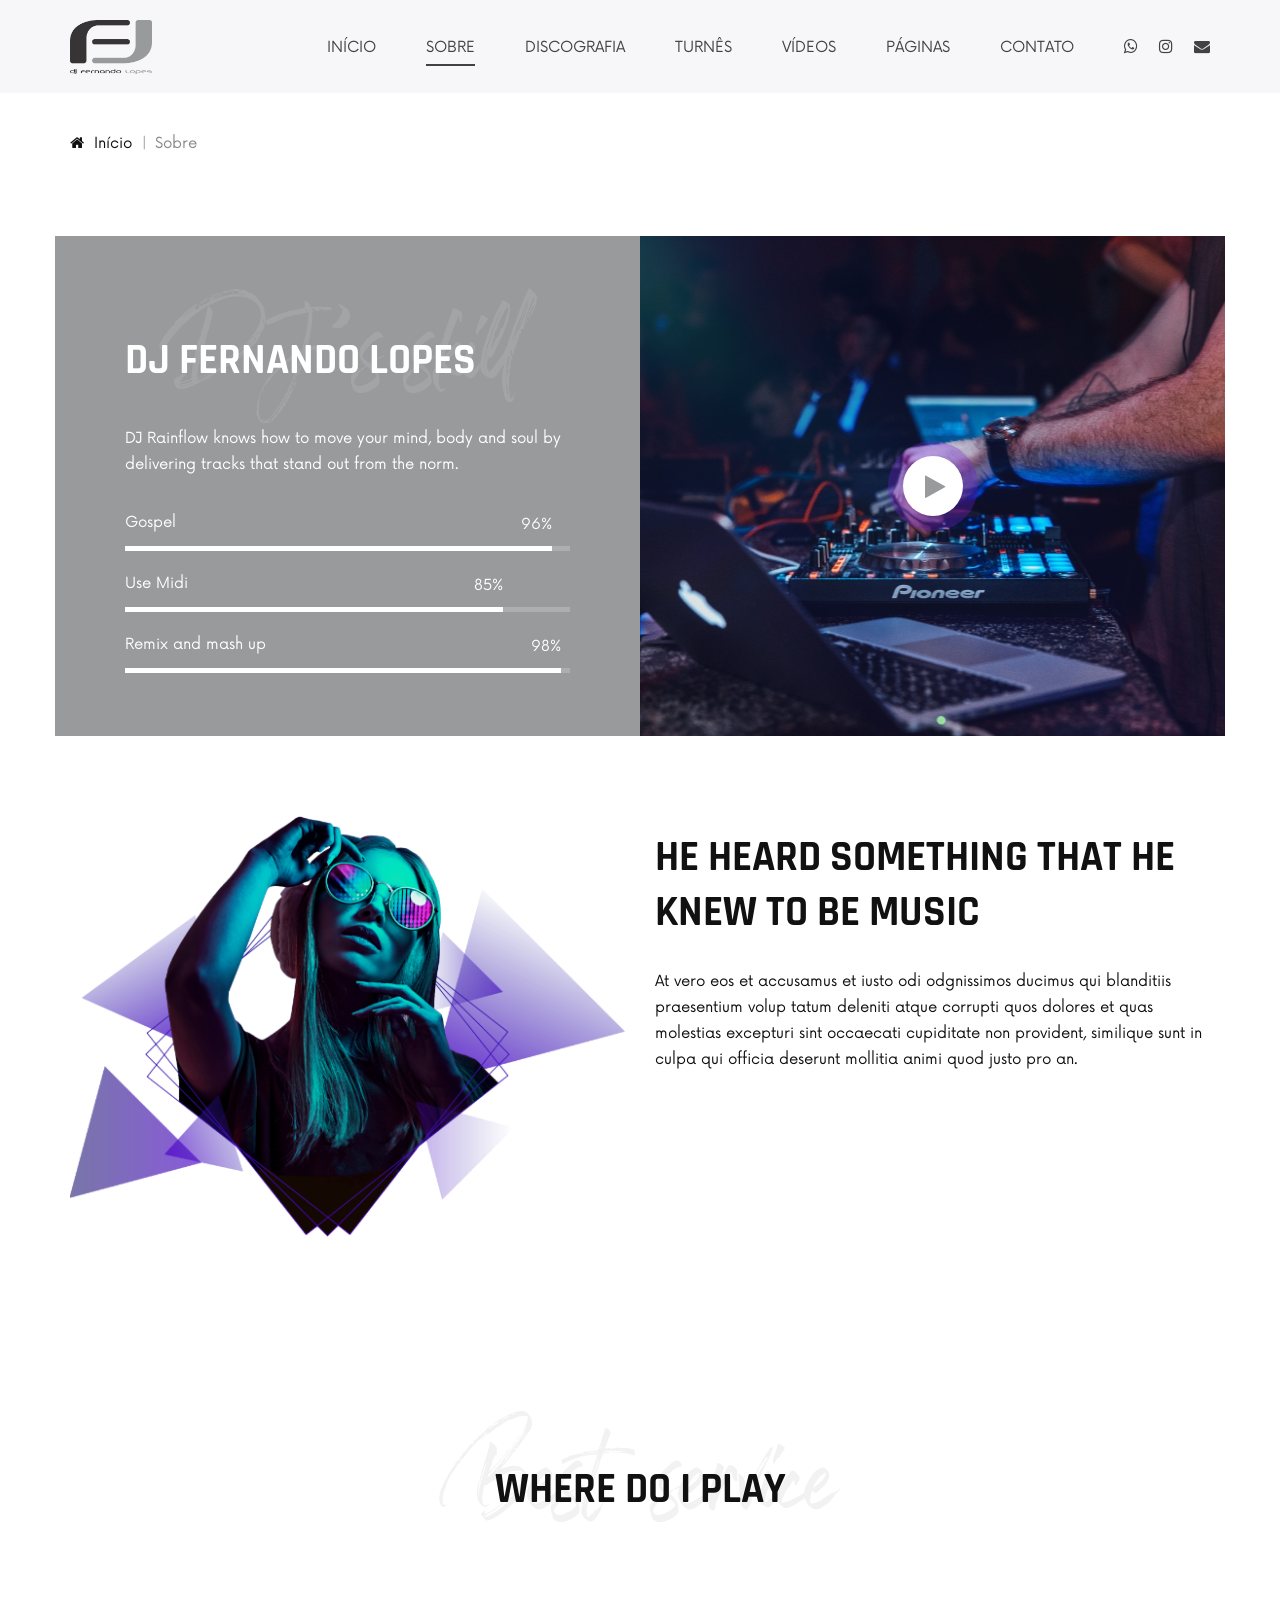
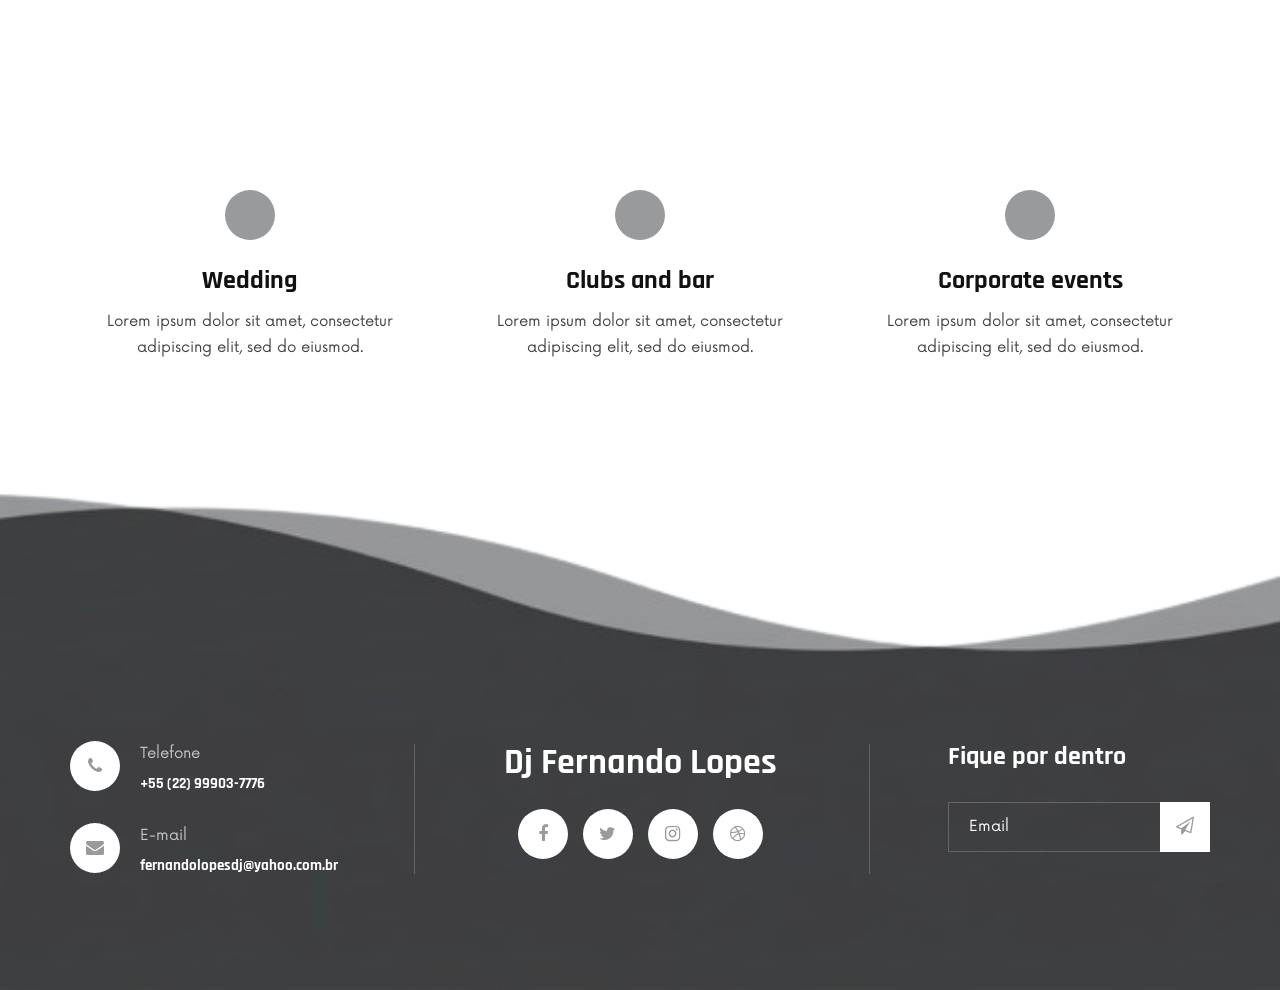
==== commit fa000889: "ajustado o menu" ====
--- a/about.html
+++ b/about.html
@@ -50,8 +50,8 @@
             <div class="header__nav">
               <nav class="header__menu mobile-menu">
                 <ul>
-                  <li class="active"><a href="./index.html">Início</a></li>
-                  <li><a href="./about.html">Sobre</a></li>
+                  <li><a href="./index.html">Início</a></li>
+                  <li class="active"><a href="./about.html">Sobre</a></li>
                   <li><a href="./discography.html">Discografia</a></li>
                   <li><a href="./tours.html">Turnês</a></li>
                   <li><a href="./videos.html">Vídeos</a></li>
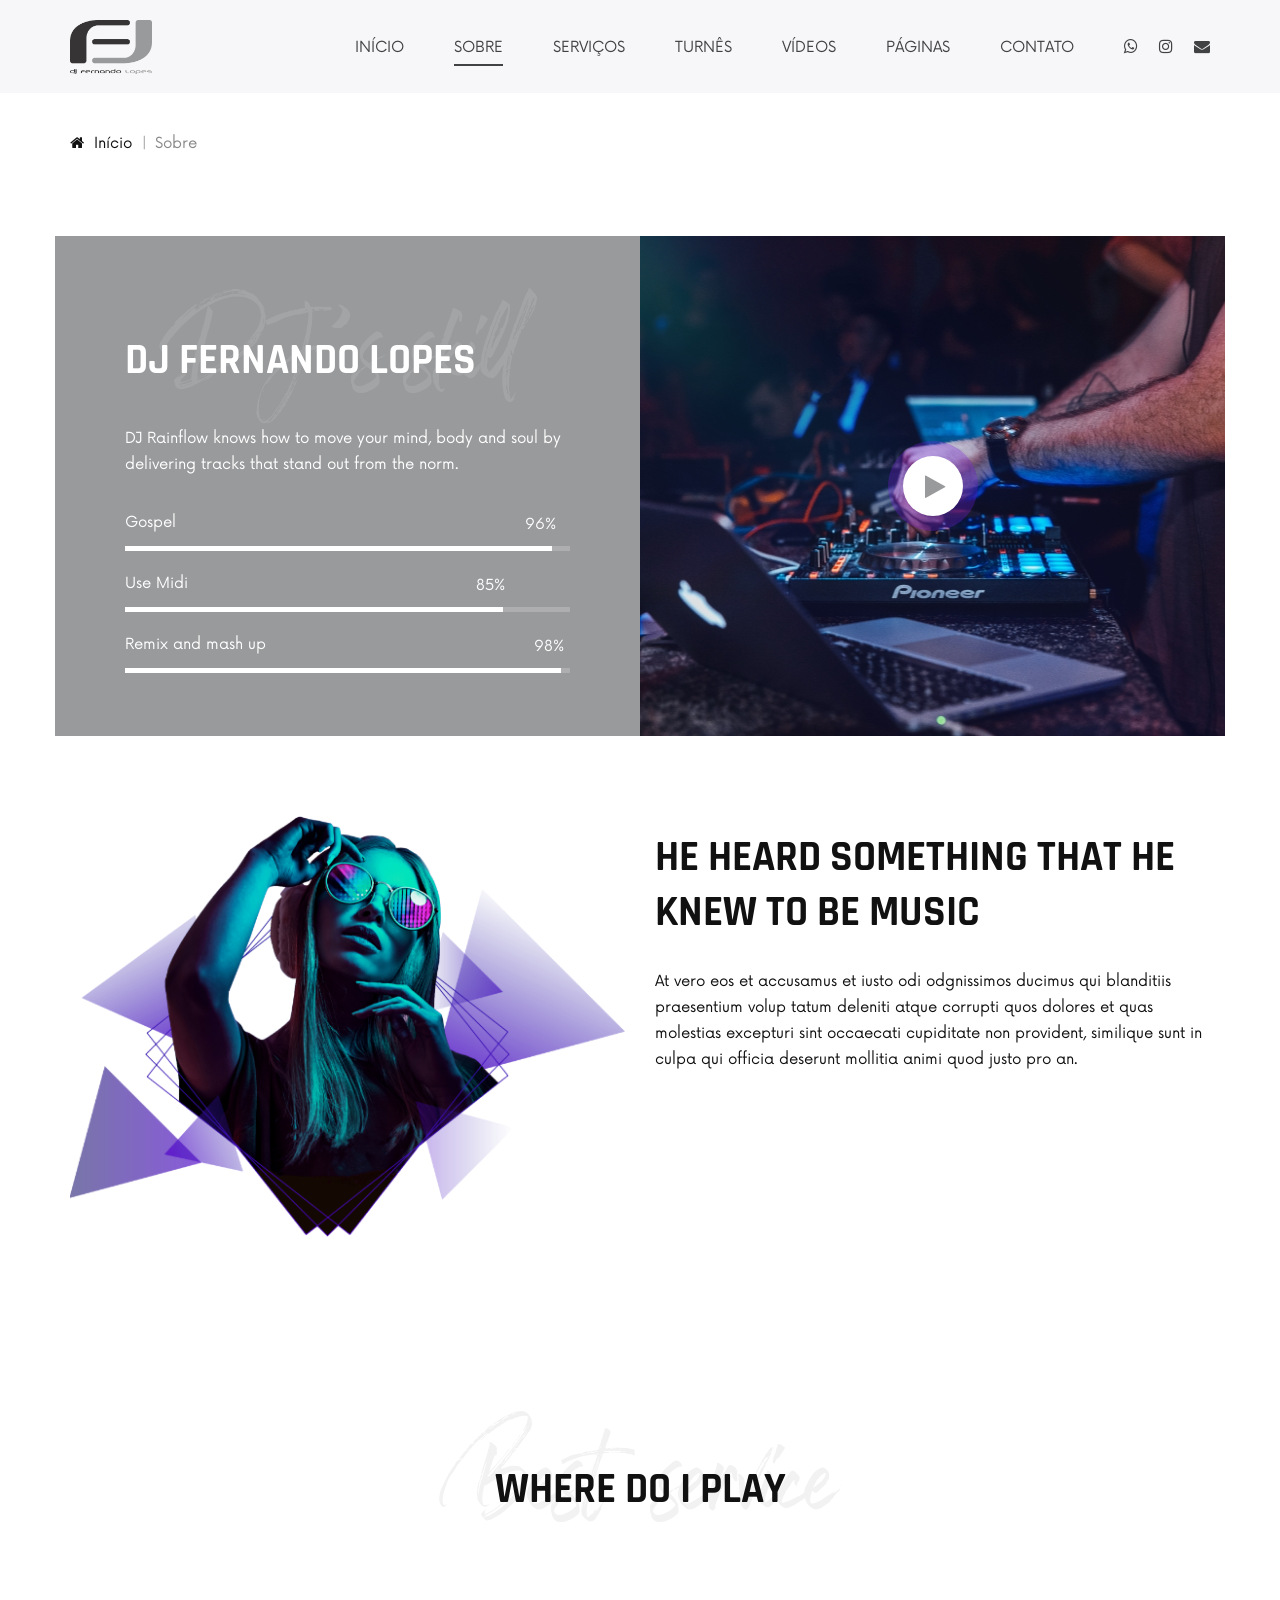
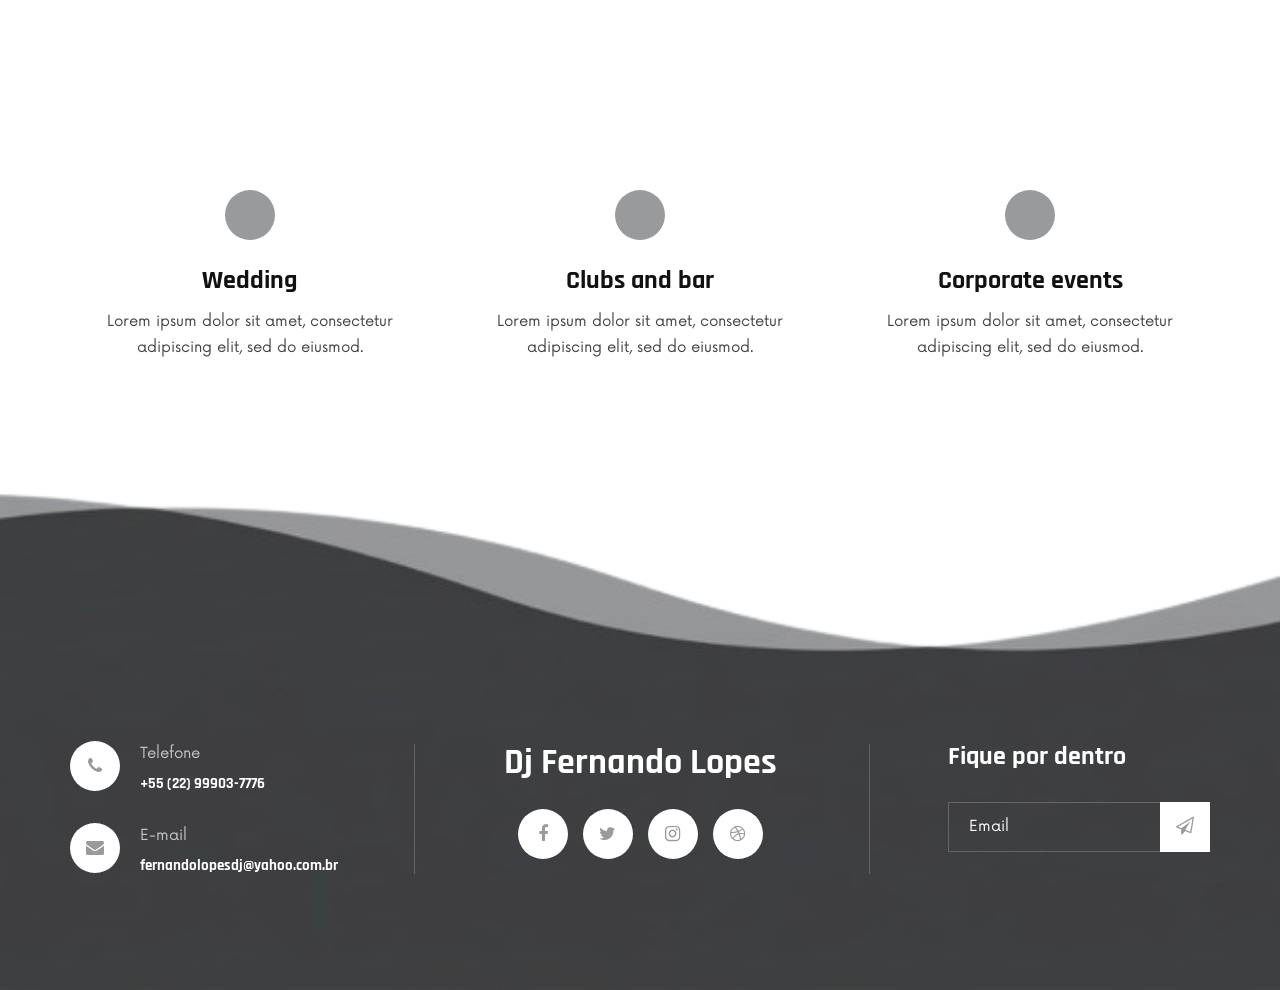
==== commit d308719c: "Adicionado a tela de serviços e ajustado a tela de contato" ====
--- a/about.html
+++ b/about.html
@@ -9,7 +9,7 @@
     />
     <meta name="viewport" content="width=device-width, initial-scale=1.0" />
     <meta http-equiv="X-UA-Compatible" content="ie=edge" />
-    <title>Sobre DJ Fernando Lopes</title>
+    <title>DJ Fernando Lopes | Sobre</title>
 
     <!-- Google Font -->
     <link
@@ -52,7 +52,7 @@
                 <ul>
                   <li><a href="./index.html">Início</a></li>
                   <li class="active"><a href="./about.html">Sobre</a></li>
-                  <li><a href="./discography.html">Discografia</a></li>
+                  <li><a href="./service.html">Serviços</a></li>
                   <li><a href="./tours.html">Turnês</a></li>
                   <li><a href="./videos.html">Vídeos</a></li>
                   <li>
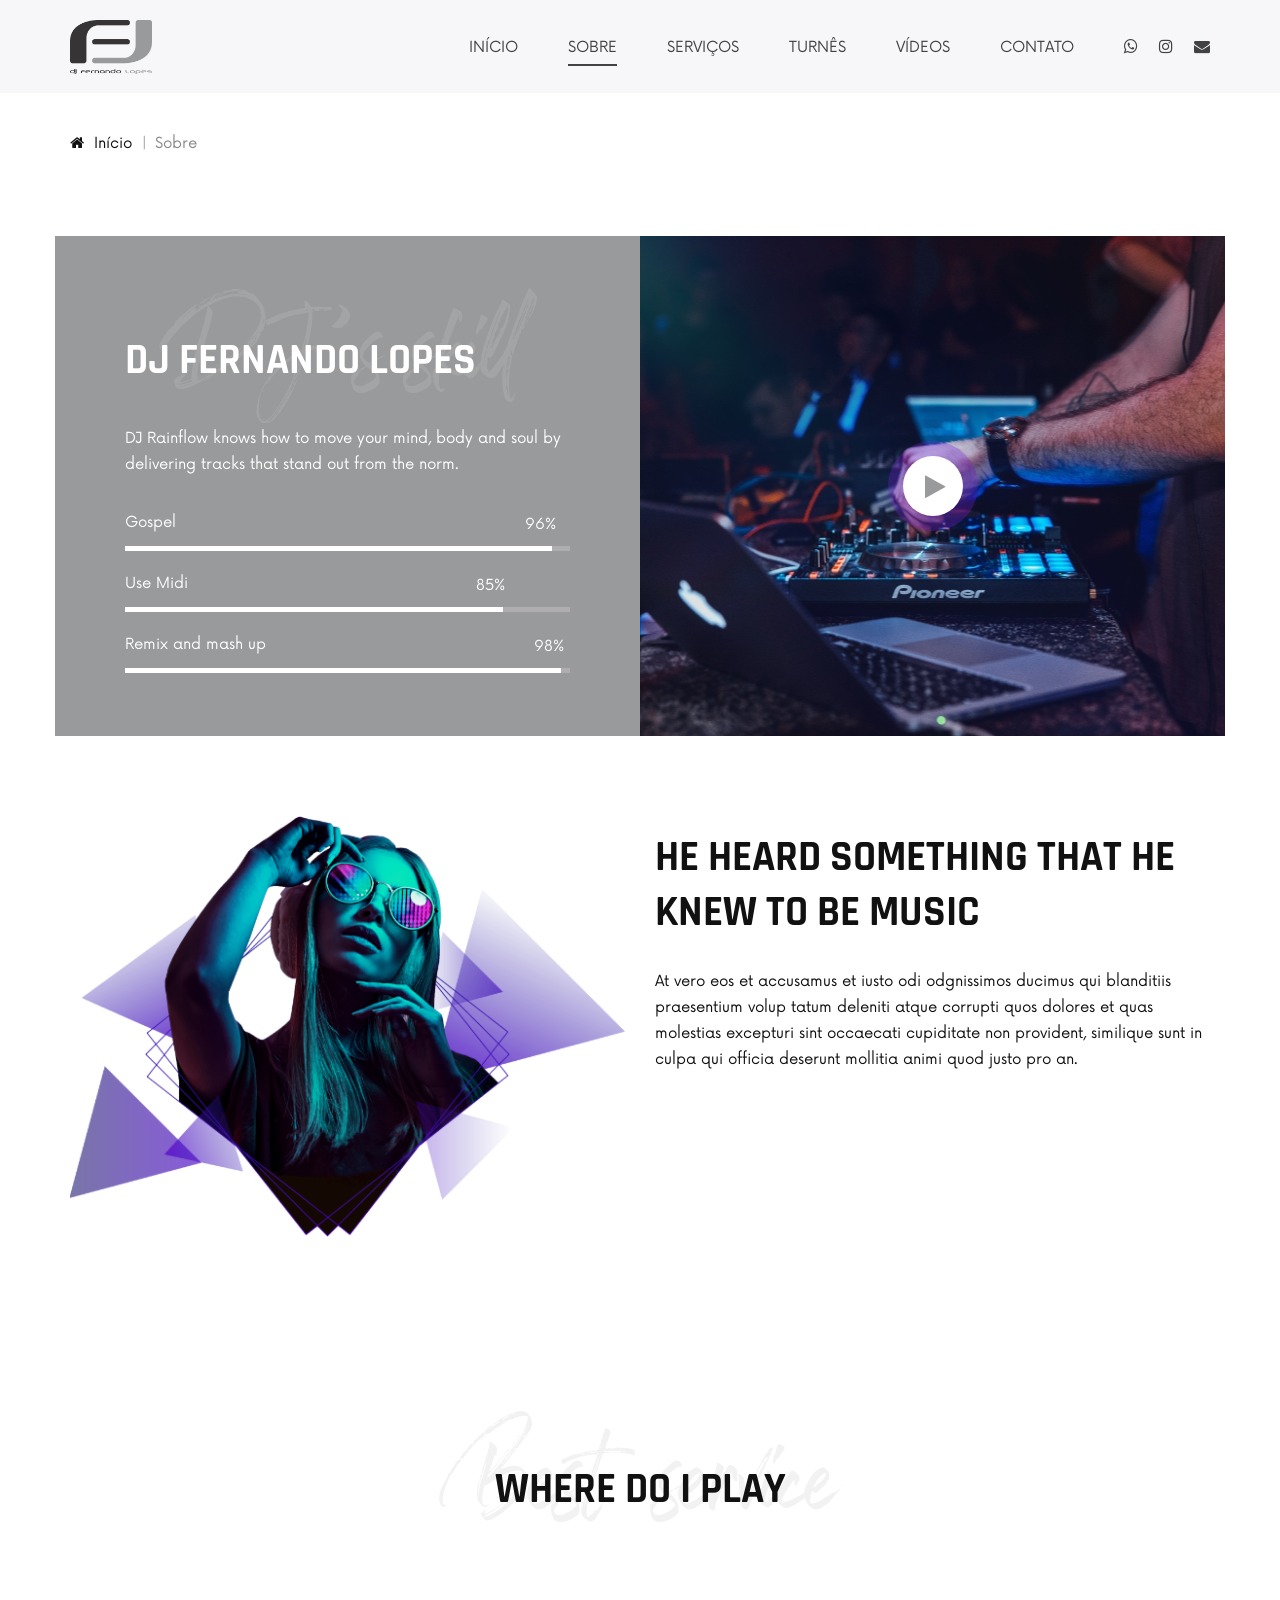
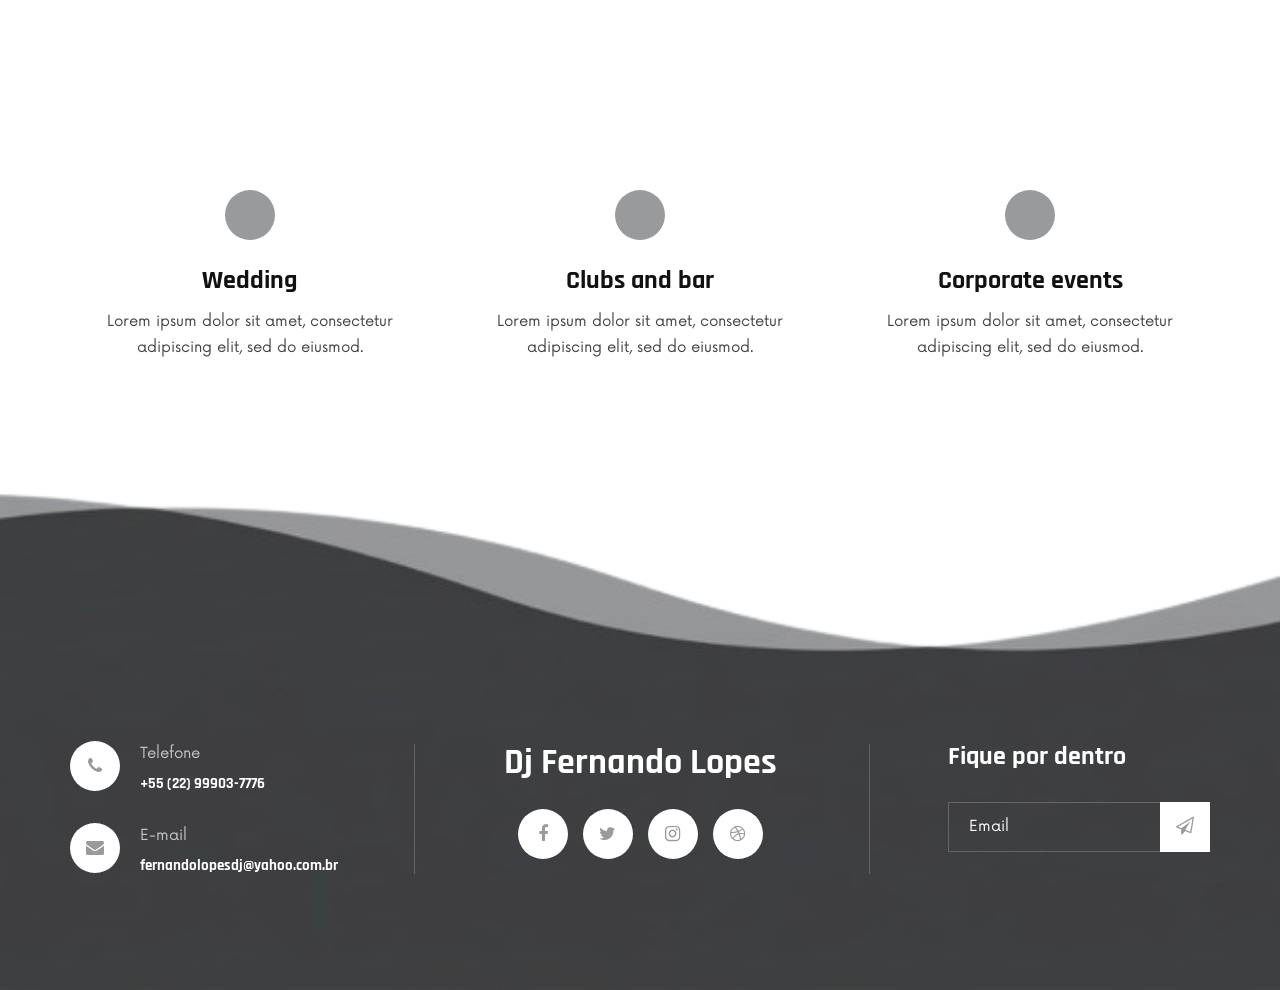
==== commit 8eeda70a: "Limpeza nos menus" ====
--- a/about.html
+++ b/about.html
@@ -55,16 +55,6 @@
                   <li><a href="./service.html">Serviços</a></li>
                   <li><a href="./tours.html">Turnês</a></li>
                   <li><a href="./videos.html">Vídeos</a></li>
-                  <li>
-                    <a href="#">Páginas</a>
-                    <ul class="dropdown">
-                      <li><a href="./about.html">Sobre</a></li>
-                      <li><a href="./blog.html">Blog</a></li>
-                      <li>
-                        <a href="./blog-details.html">Detalhes do Blog</a>
-                      </li>
-                    </ul>
-                  </li>
                   <li><a href="./contact.html">Contato</a></li>
                 </ul>
               </nav>
--- a/css/style.css
+++ b/css/style.css
@@ -949,6 +949,7 @@
 
 .discography__item__pic img {
 	min-width: 100%;
+	height: 300px;
 }
 
 .discography__item__text {
@@ -1675,6 +1676,9 @@
 	float: right;
 }
 
+.led{
+	height: 300px;
+}
 .tours__item__text .tours__text__desc {
 	padding-top: 40px;
 	margin-bottom: 65px;
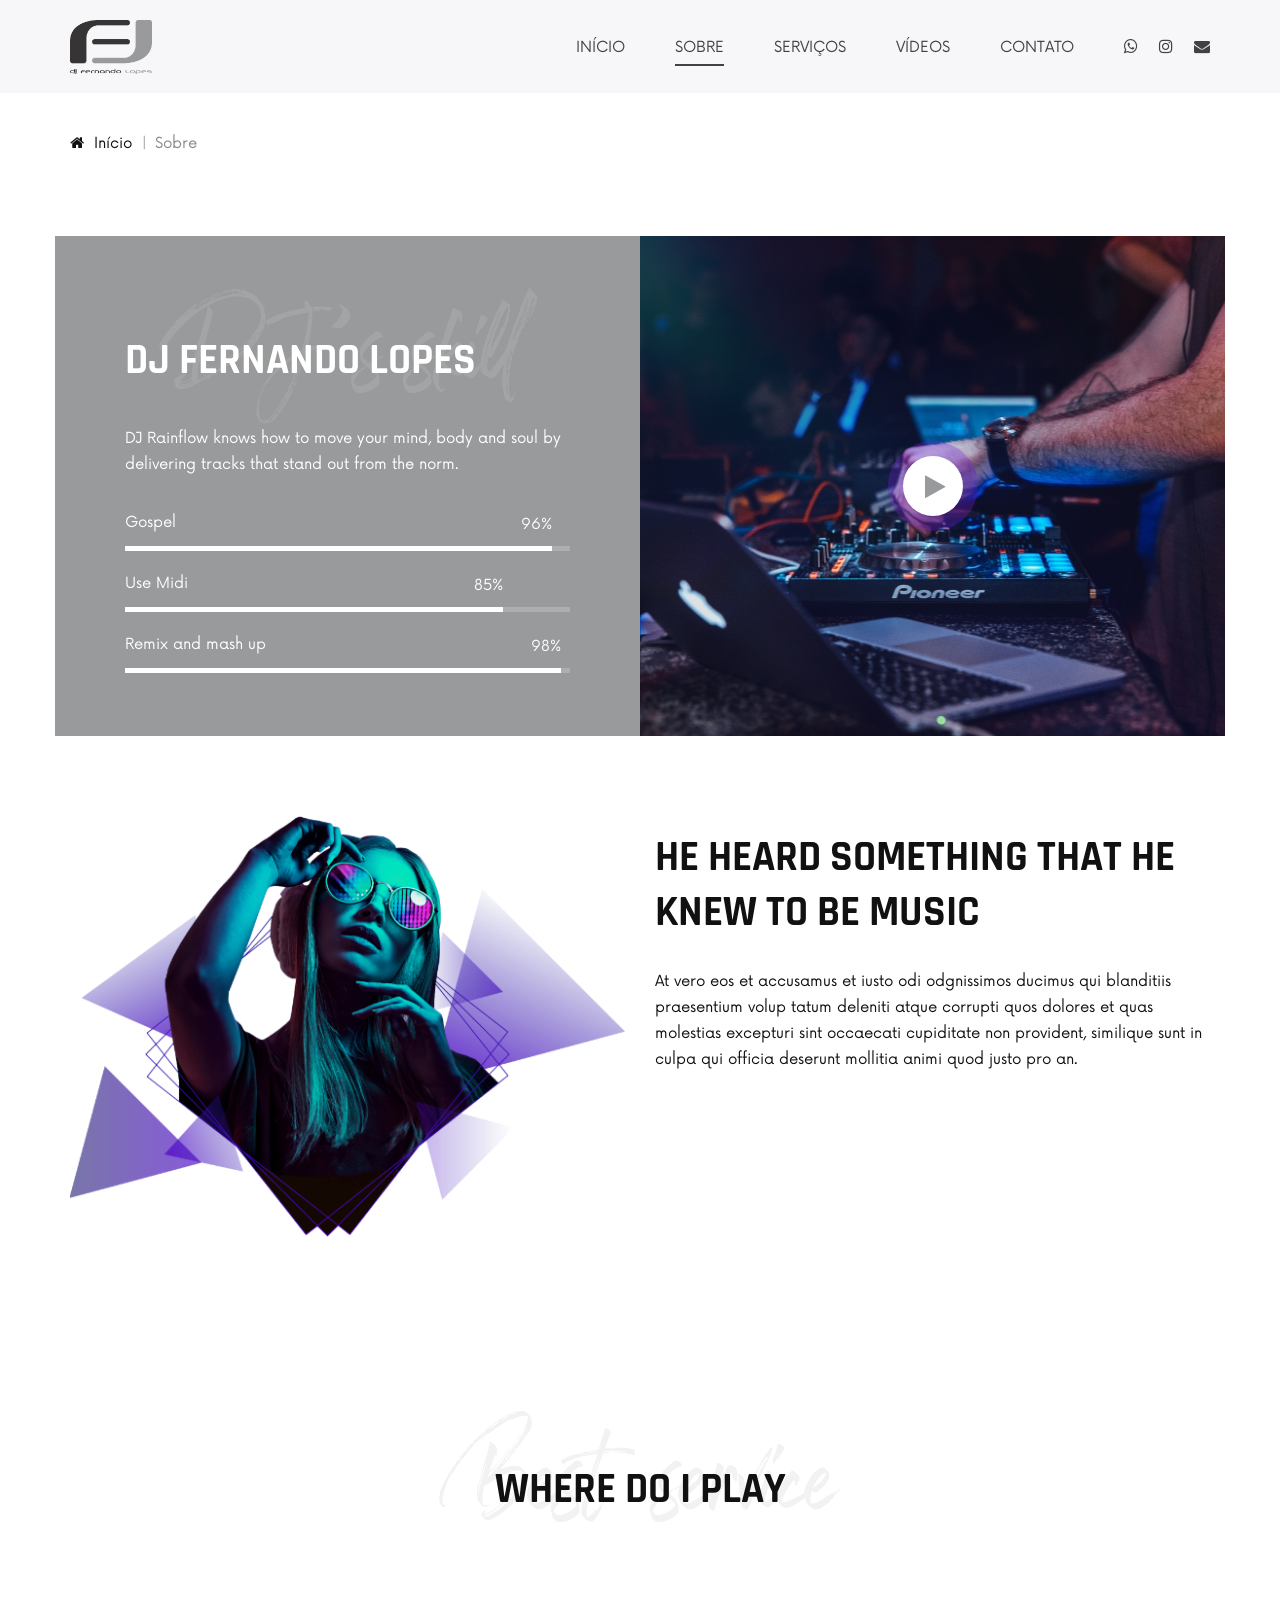
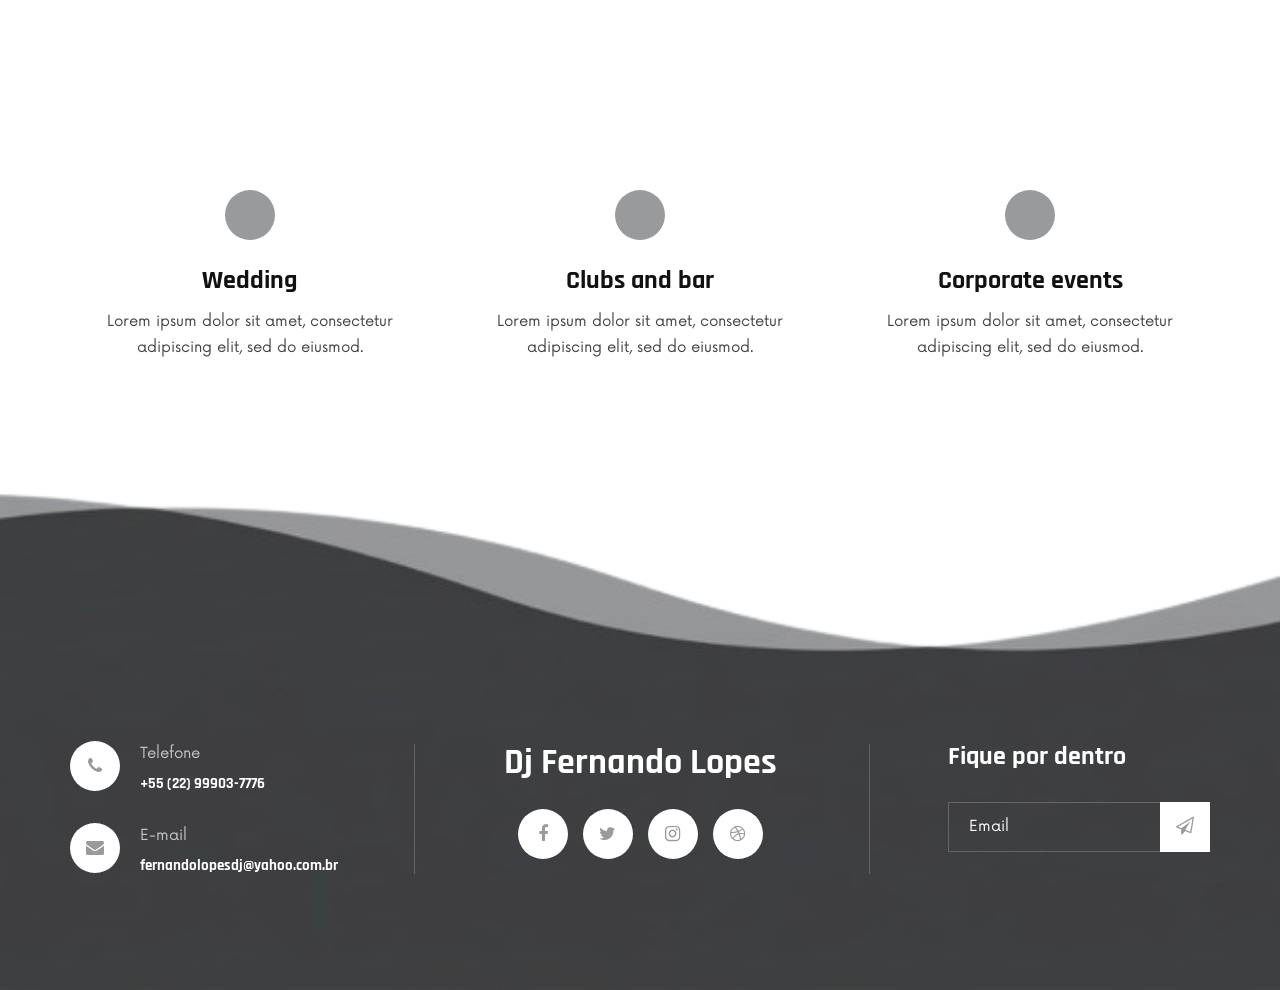
==== commit d2ddb863: "Remoção de Turnes" ====
--- a/about.html
+++ b/about.html
@@ -53,7 +53,7 @@
                   <li><a href="./index.html">Início</a></li>
                   <li class="active"><a href="./about.html">Sobre</a></li>
                   <li><a href="./service.html">Serviços</a></li>
-                  <li><a href="./tours.html">Turnês</a></li>
+                  
                   <li><a href="./videos.html">Vídeos</a></li>
                   <li><a href="./contact.html">Contato</a></li>
                 </ul>
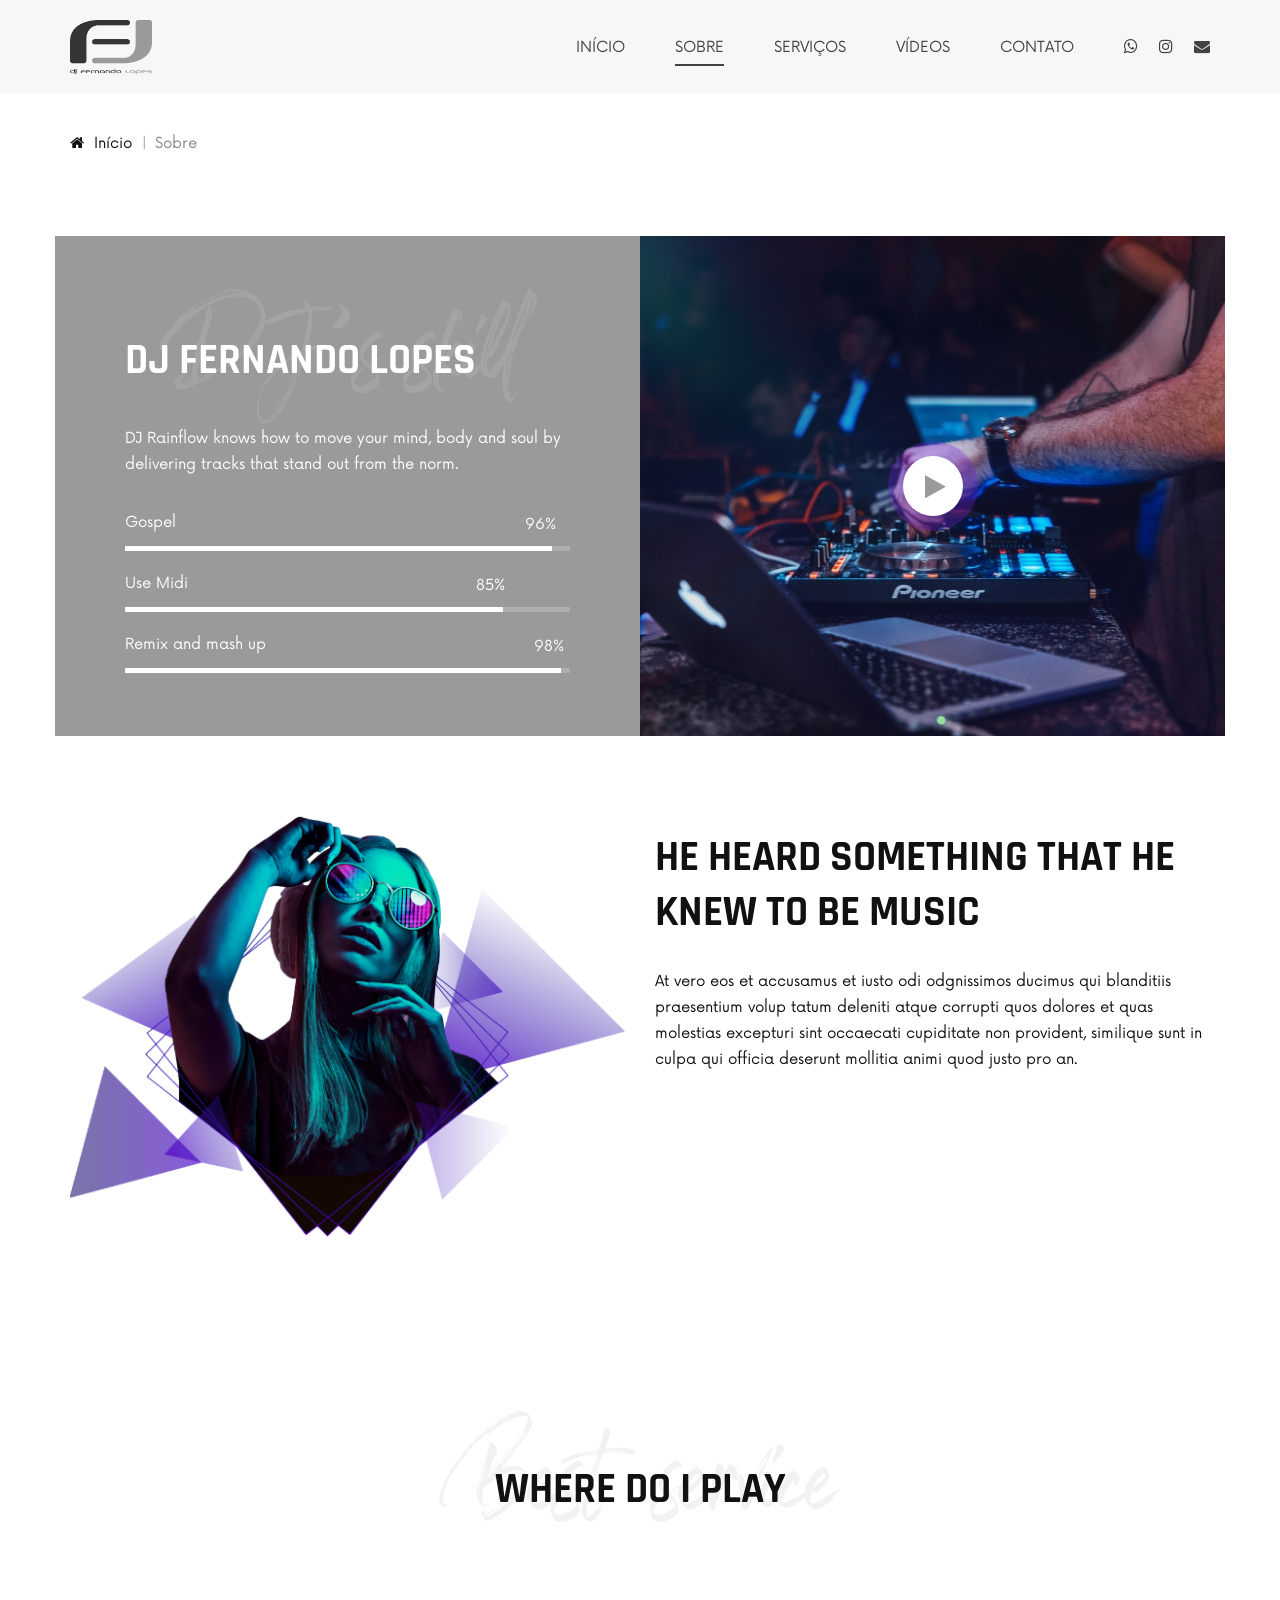
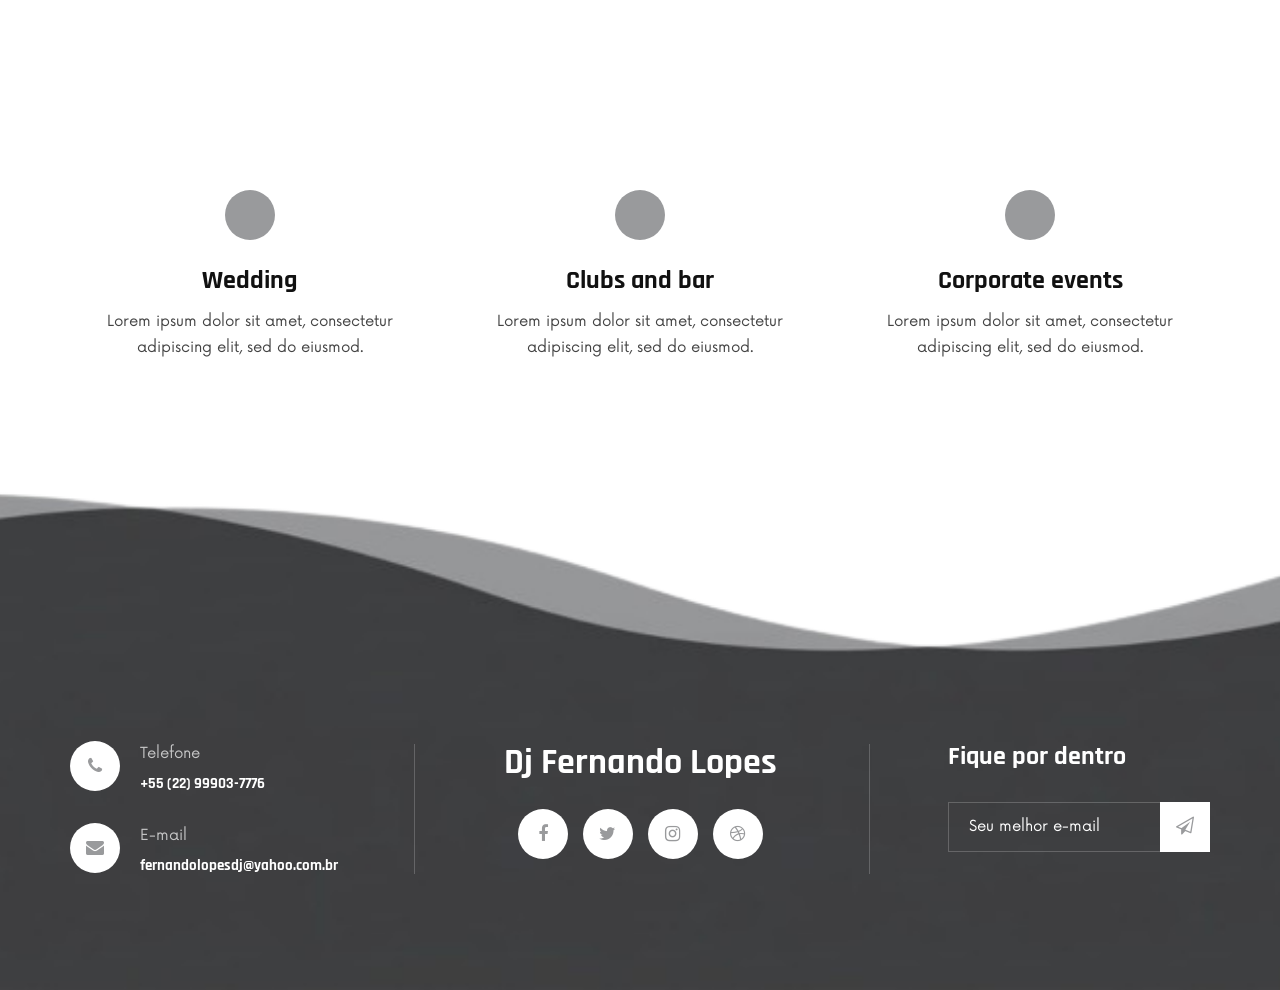
==== commit 1ac46a07: "Adicionado o metodo de envio de email" ====
--- a/about.html
+++ b/about.html
@@ -326,10 +326,31 @@
           <div class="col-lg-3 offset-lg-1 col-md-6">
             <div class="footer__newslatter">
               <h4>Fique por dentro</h4>
-              <form action="#">
-                <input type="text" placeholder="Email" />
+              <form
+                id="newsletterForm"
+                action="https://formsubmit.co/fernandolopesdj@yahoo.com.br"
+                method="POST"
+              >
+                <!-- Proteção anti-spam -->
+                <input type="hidden" name="_captcha" value="false" />
+                <input type="hidden" name="_template" value="table" />
+                <!-- Redirecionamento após envio (opcional) -->
+                <input
+                  type="hidden"
+                  name="_next"
+                  value="https://dj-fernando.vercel.app/obrigado.html"
+                />
+                <!-- Impede que o botão de enviar seja pressionado duas vezes -->
+                <input type="hidden" name="_blacklist" value="spammy pattern" />
+                <input
+                  type="email"
+                  name="email"
+                  placeholder="Seu melhor e-mail"
+                  required
+                />
                 <button type="submit"><i class="fa fa-send-o"></i></button>
               </form>
+              <div id="formFeedback" class="feedback-message"></div>
             </div>
           </div>
         </div>
@@ -351,5 +372,7 @@
     <!-- Music Plugin -->
     <script src="js/jquery.jplayer.min.js"></script>
     <script src="js/jplayerInit.js"></script>
+
+    <script src="js/send_email.js"></script>
   </body>
 </html>
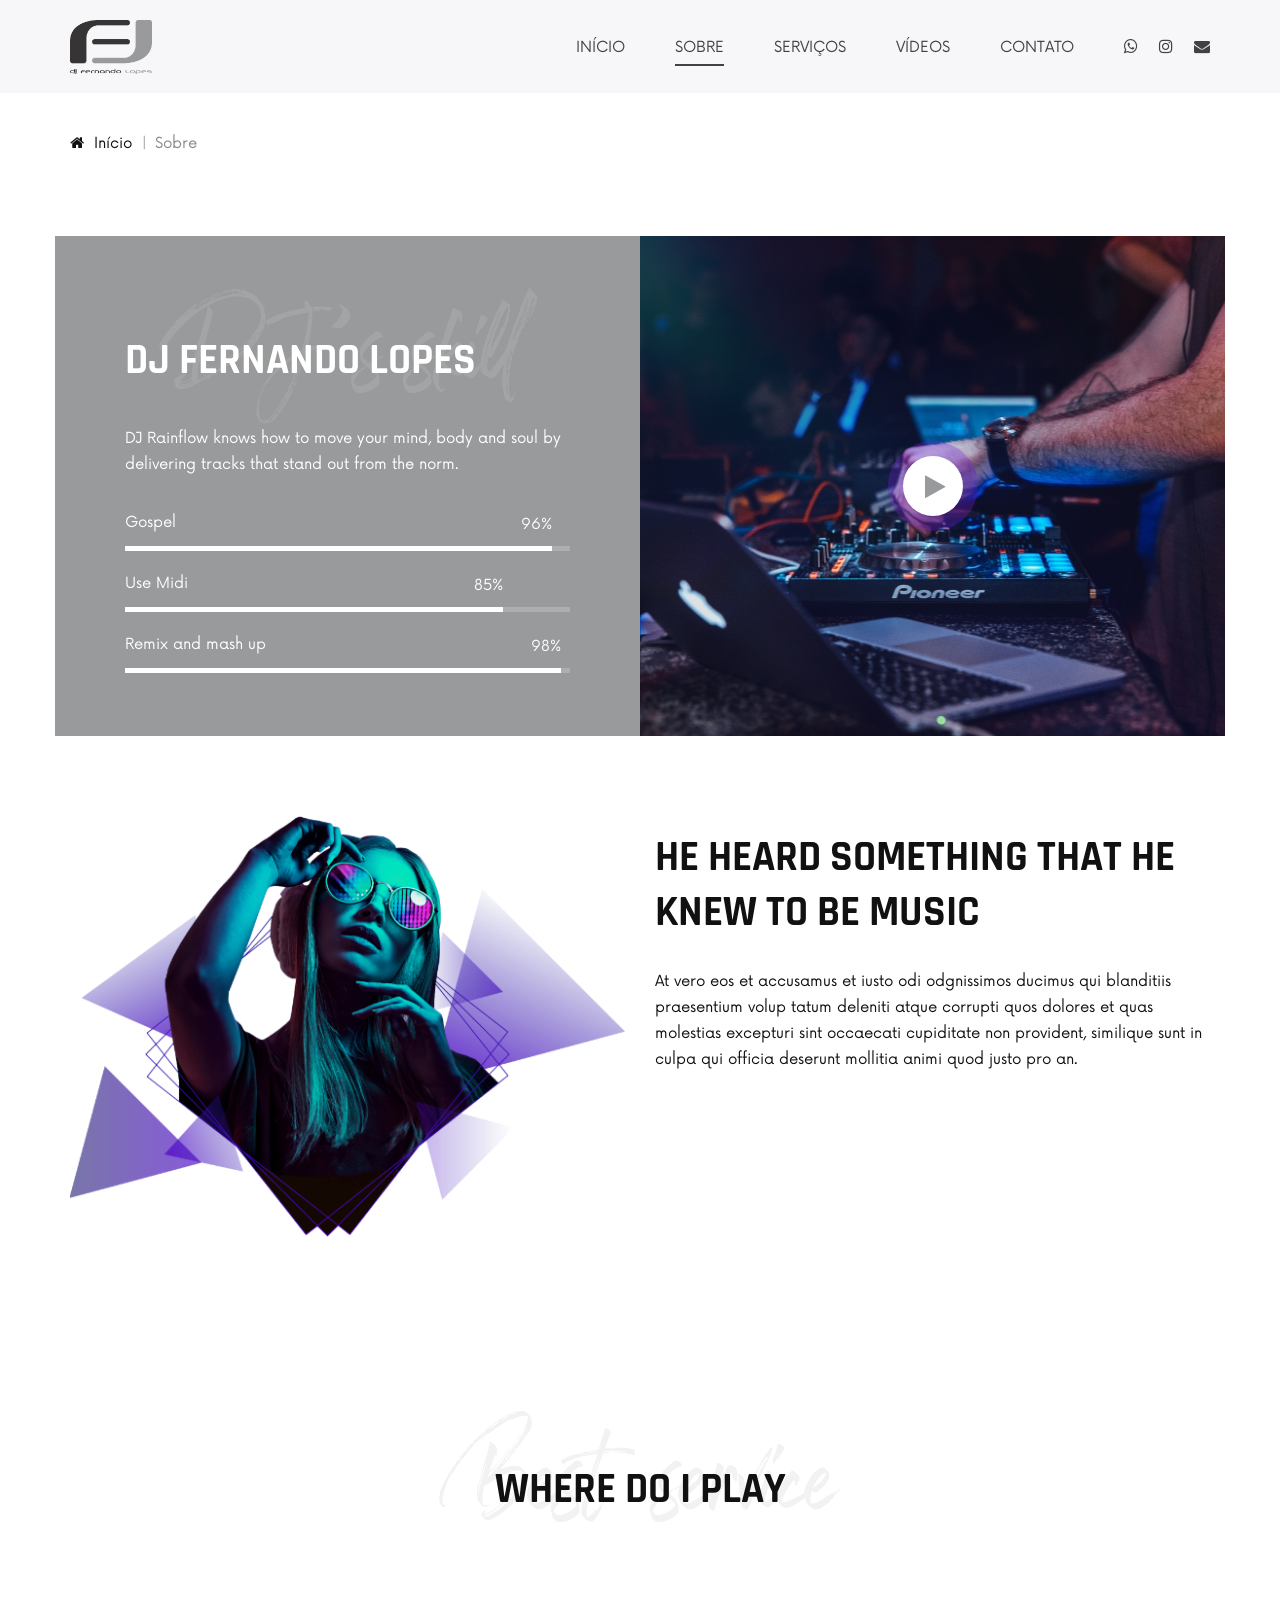
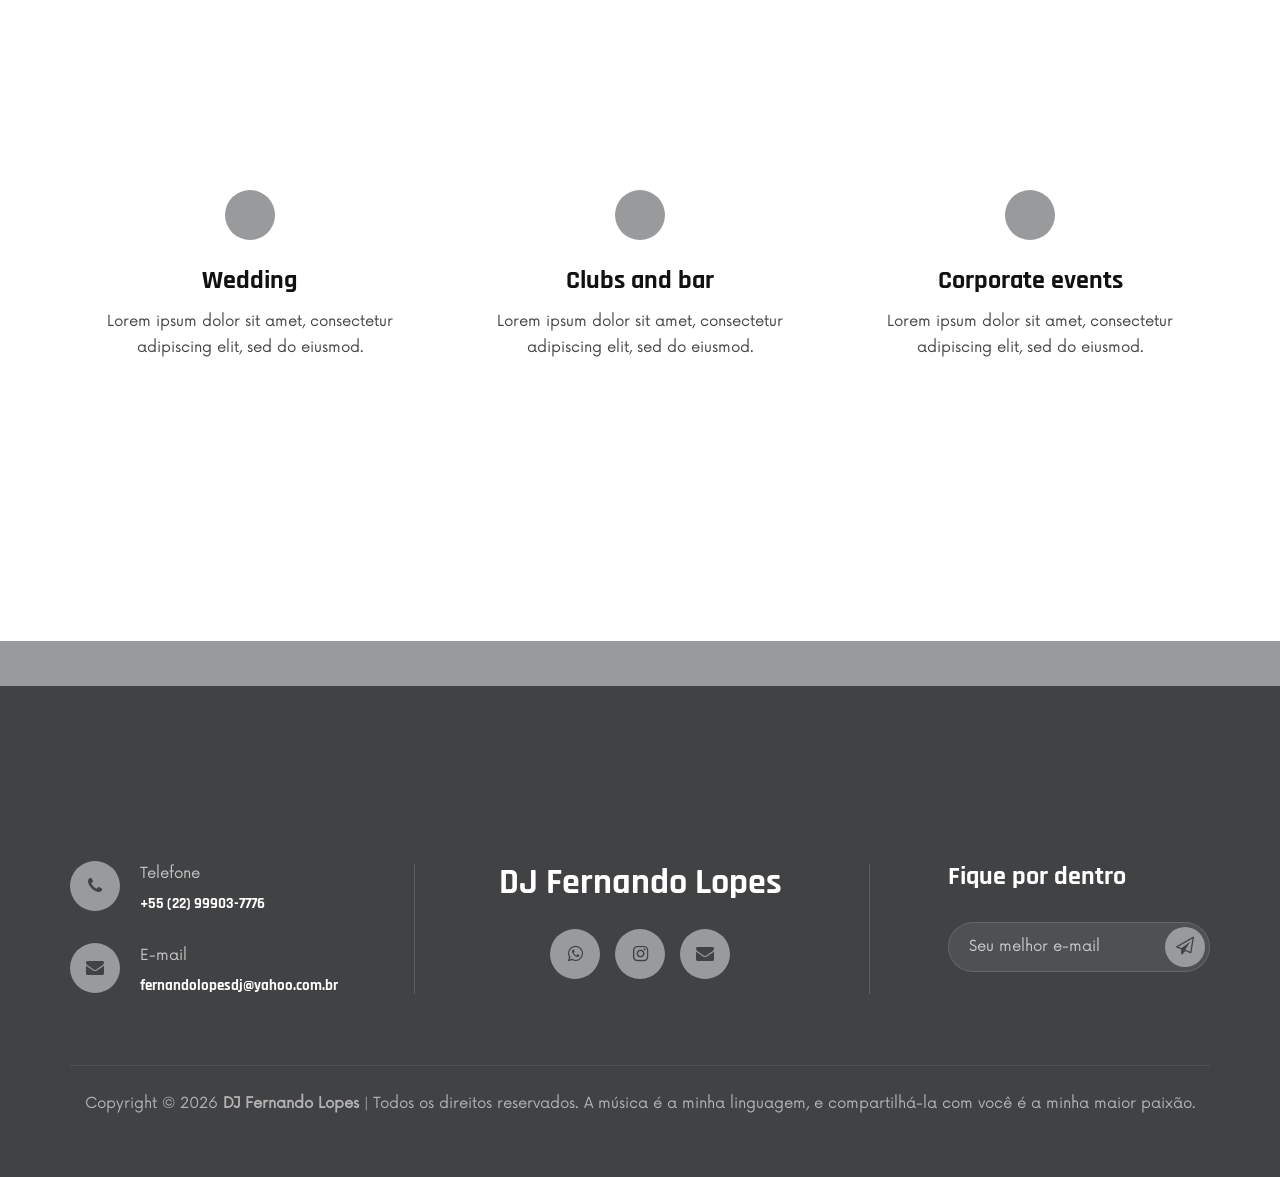
==== commit 8f87f415: "Ajustes no rodapé" ====
--- a/about.html
+++ b/about.html
@@ -36,7 +36,7 @@
     </div>
 
     <!-- Header Section Begin -->
-     <header class="header">
+    <header class="header">
       <div class="container">
         <div class="row">
           <div class="col-lg-2 col-md-2">
@@ -53,7 +53,7 @@
                   <li><a href="./index.html">Início</a></li>
                   <li class="active"><a href="./about.html">Sobre</a></li>
                   <li><a href="./service.html">Serviços</a></li>
-                  
+
                   <li><a href="./videos.html">Vídeos</a></li>
                   <li><a href="./contact.html">Contato</a></li>
                 </ul>
@@ -286,73 +286,130 @@
     <!-- About Services Section End -->
 
     <!-- Footer Section Begin -->
-    <footer
-      class="footer footer--normal spad set-bg"
-      data-setbg="img/footer-bg.png"
-    >
-      <div class="container">
-        <div class="row">
+    <footer class="footer spad" style="margin-top: 200px;">
+      <!-- Onda decorativa -->
+      <div class="footer-wave"></div>
+
+      <div class="container">
+        <div class="row">
+          <!-- CONTATO -->
           <div class="col-lg-3 col-md-6">
             <div class="footer__address">
               <ul>
                 <li>
                   <i class="fa fa-phone"></i>
+
                   <p>Telefone</p>
+
                   <h6>+55 (22) 99903-7776</h6>
                 </li>
+
                 <li>
                   <i class="fa fa-envelope"></i>
+
                   <p>E-mail</p>
+
                   <h6>fernandolopesdj@yahoo.com.br</h6>
                 </li>
               </ul>
             </div>
           </div>
+
+          <!-- SOCIAL -->
           <div class="col-lg-4 offset-lg-1 col-md-6">
             <div class="footer__social">
-              <h2>Dj Fernando Lopes</h2>
+              <h2>DJ Fernando Lopes</h2>
+
               <div class="footer__social__links">
-                <a href="https://www.facebook.com/fernandolopesdj/"
-                  ><i class="fa fa-facebook"></i
-                ></a>
-                <a href="#"><i class="fa fa-twitter"></i></a>
-                <a href="https://www.instagram.com/djfernandolopes_oficial/"
-                  ><i class="fa fa-instagram"></i
-                ></a>
-                <a href="#"><i class="fa fa-dribbble"></i></a>
-              </div>
-            </div>
-          </div>
+                <!-- WhatsApp -->
+                <a
+                  href="https://wa.me/5522999037776?text=Olá,%20DJ%20Fernando%20Lopes!%20Gostaria%20de%20solicitar%20um%20orçamento%20para%20o%20seu%20serviço%20de%20DJ."
+                  target="_blank"
+                  aria-label="WhatsApp"
+                >
+                  <i class="fa fa-whatsapp"></i>
+                </a>
+
+                <!-- Instagram -->
+                <a
+                  href="https://www.instagram.com/djfernandolopes_oficial/"
+                  target="_blank"
+                  aria-label="Instagram"
+                >
+                  <i class="fa fa-instagram"></i>
+                </a>
+
+                <!-- Email -->
+                <a
+                  href="mailto:fernandolopesdj@yahoo.com.br?subject=Orçamento%20DJ&body=Olá,%20DJ%20Fernando%20Lopes!%20Gostaria%20de%20solicitar%20um%20orçamento%20para%20o%20seu%20serviço%20de%20DJ."
+                  aria-label="E-mail"
+                >
+                  <i class="fa fa-envelope"></i>
+                </a>
+              </div>
+            </div>
+          </div>
+
+          <!-- NEWSLETTER -->
           <div class="col-lg-3 offset-lg-1 col-md-6">
             <div class="footer__newslatter">
               <h4>Fique por dentro</h4>
+
               <form
                 id="newsletterForm"
                 action="https://formsubmit.co/fernandolopesdj@yahoo.com.br"
                 method="POST"
               >
-                <!-- Proteção anti-spam -->
+                <!-- Configurações -->
                 <input type="hidden" name="_captcha" value="false" />
+
                 <input type="hidden" name="_template" value="table" />
-                <!-- Redirecionamento após envio (opcional) -->
+
                 <input
                   type="hidden"
                   name="_next"
                   value="https://dj-fernando.vercel.app/obrigado.html"
                 />
-                <!-- Impede que o botão de enviar seja pressionado duas vezes -->
-                <input type="hidden" name="_blacklist" value="spammy pattern" />
+
+                <input
+                  type="hidden"
+                  name="_subject"
+                  value="Novo cadastro na Newsletter - DJ Fernando Lopes"
+                />
+
+                <!-- Campo Email -->
                 <input
                   type="email"
                   name="email"
                   placeholder="Seu melhor e-mail"
                   required
                 />
-                <button type="submit"><i class="fa fa-send-o"></i></button>
+
+                <!-- Botão -->
+                <button type="submit" aria-label="Enviar">
+                  <i class="fa fa-send-o"></i>
+                </button>
               </form>
+
+              <!-- Feedback -->
               <div id="formFeedback" class="feedback-message"></div>
             </div>
           </div>
+        </div>
+
+        <!-- COPYRIGHT -->
+        <div class="footer__copyright__text">
+          <p>
+            Copyright &copy;
+
+            <script>
+              document.write(new Date().getFullYear());
+            </script>
+
+            <strong>DJ Fernando Lopes</strong> | Todos os direitos reservados. A
+            música é a minha linguagem, e compartilhá-la com você é a minha
+            maior paixão.
+          </p>
         </div>
       </div>
     </footer>
--- a/css/style.css
+++ b/css/style.css
@@ -33,9 +33,9 @@
 
 html,
 body {
-	height: 100%;
-	font-family: "Now Regular";
-	-webkit-font-smoothing: antialiased;
+  height: 100%;
+  font-family: "Now Regular";
+  -webkit-font-smoothing: antialiased;
 }
 
 h1,
@@ -44,67 +44,67 @@
 h4,
 h5,
 h6 {
-	margin: 0;
-	color: #111111;
-	font-weight: 400;
-	font-family: "Rajdhani", sans-serif;
+  margin: 0;
+  color: #111111;
+  font-weight: 400;
+  font-family: "Rajdhani", sans-serif;
 }
 
 h1 {
-	font-size: 70px;
+  font-size: 70px;
 }
 
 h2 {
-	font-size: 36px;
+  font-size: 36px;
 }
 
 h3 {
-	font-size: 30px;
+  font-size: 30px;
 }
 
 h4 {
-	font-size: 24px;
+  font-size: 24px;
 }
 
 h5 {
-	font-size: 18px;
+  font-size: 18px;
 }
 
 h6 {
-	font-size: 16px;
+  font-size: 16px;
 }
 
 p {
-	font-size: 15px;
-	font-family: "Now Regular";
-	color: #444444;
-	font-weight: 400;
-	line-height: 26px;
-	margin: 0 0 15px 0;
+  font-size: 15px;
+  font-family: "Now Regular";
+  color: #444444;
+  font-weight: 400;
+  line-height: 26px;
+  margin: 0 0 15px 0;
 }
 
 img {
-	max-width: 100%;
+  max-width: 100%;
 }
 
 input:focus,
 select:focus,
 button:focus,
 textarea:focus {
-	outline: none;
+  outline: none;
 }
 
 a:hover,
 a:focus {
-	text-decoration: none;
-	outline: none;
-	color: #ffffff;
+  text-decoration: none;
+  outline: none;
+  color: #ffffff;
 }
 
 ul,
 ol {
-	padding: 0;
-	margin: 0;
+  padding: 0;
+  margin: 0;
 }
 
 /*---------------------
@@ -112,42 +112,42 @@
 -----------------------*/
 
 .section-title {
-	margin-bottom: 40px;
-	position: relative;
-	z-index: 1;
+  margin-bottom: 40px;
+  position: relative;
+  z-index: 1;
 }
 
 .section-title.center-title {
-	text-align: center;
+  text-align: center;
 }
 
 .section-title h2 {
-	font-size: 42px;
-	color: #111111;
-	font-weight: 700;
-	text-transform: uppercase;
+  font-size: 42px;
+  color: #111111;
+  font-weight: 700;
+  text-transform: uppercase;
 }
 
 .section-title h1 {
-	font-size: 100px;
-	color: #f2f2f2;
-	font-family: "Rockville Solid Regular";
-	position: absolute;
-	left: 0;
-	top: -45px;
-	width: 100%;
-	z-index: -1;
+  font-size: 100px;
+  color: #f2f2f2;
+  font-family: "Rockville Solid Regular";
+  position: absolute;
+  left: 0;
+  top: -45px;
+  width: 100%;
+  z-index: -1;
 }
 
 .set-bg {
-	background-repeat: no-repeat;
-	background-size: cover;
-	background-position: top center;
+  background-repeat: no-repeat;
+  background-size: cover;
+  background-position: top center;
 }
 
 .spad {
-	padding-top: 100px;
-	padding-bottom: 100px;
+  padding-top: 100px;
+  padding-bottom: 100px;
 }
 
 .text-white h1,
@@ -160,102 +160,102 @@
 .text-white span,
 .text-white li,
 .text-white a {
-	color: #fff;
+  color: #fff;
 }
 
 /* buttons */
 
 .primary-btn {
-	display: inline-block;
-	font-size: 15px;
-	text-transform: uppercase;
-	padding: 14px 25px 12px;
-	color: #ffffff;
-	background: #999a9c;
-	letter-spacing: 2px;
+  display: inline-block;
+  font-size: 15px;
+  text-transform: uppercase;
+  padding: 14px 25px 12px;
+  color: #ffffff;
+  background: #999a9c;
+  letter-spacing: 2px;
 }
 
 .primary-btn.border-btn {
-	background: transparent;
-	border: 2px solid #999a9c;
-	color: #111111;
+  background: transparent;
+  border: 2px solid #999a9c;
+  color: #111111;
 }
 
 .site-btn {
-	font-size: 15px;
-	color: #ffffff;
-	background: #999a9c;
-	font-weight: 700;
-	letter-spacing: 2px;
-	border: none;
-	text-transform: uppercase;
-	display: inline-block;
-	padding: 14px 30px;
-	width: 100%;
+  font-size: 15px;
+  color: #ffffff;
+  background: #999a9c;
+  font-weight: 700;
+  letter-spacing: 2px;
+  border: none;
+  text-transform: uppercase;
+  display: inline-block;
+  padding: 14px 30px;
+  width: 100%;
 }
 
 /* Preloder */
 
 #preloder {
-	position: fixed;
-	width: 100%;
-	height: 100%;
-	top: 0;
-	left: 0;
-	z-index: 999999;
-	background: #000;
+  position: fixed;
+  width: 100%;
+  height: 100%;
+  top: 0;
+  left: 0;
+  z-index: 999999;
+  background: #000;
 }
 
 .loader {
-	width: 40px;
-	height: 40px;
-	position: absolute;
-	top: 50%;
-	left: 50%;
-	margin-top: -13px;
-	margin-left: -13px;
-	border-radius: 60px;
-	animation: loader 0.8s linear infinite;
-	-webkit-animation: loader 0.8s linear infinite;
+  width: 40px;
+  height: 40px;
+  position: absolute;
+  top: 50%;
+  left: 50%;
+  margin-top: -13px;
+  margin-left: -13px;
+  border-radius: 60px;
+  animation: loader 0.8s linear infinite;
+  -webkit-animation: loader 0.8s linear infinite;
 }
 
 @keyframes loader {
-	0% {
-		-webkit-transform: rotate(0deg);
-		transform: rotate(0deg);
-		border: 4px solid #f44336;
-		border-left-color: transparent;
-	}
-	50% {
-		-webkit-transform: rotate(180deg);
-		transform: rotate(180deg);
-		border: 4px solid #673ab7;
-		border-left-color: transparent;
-	}
-	100% {
-		-webkit-transform: rotate(360deg);
-		transform: rotate(360deg);
-		border: 4px solid #f44336;
-		border-left-color: transparent;
-	}
+  0% {
+    -webkit-transform: rotate(0deg);
+    transform: rotate(0deg);
+    border: 4px solid #f44336;
+    border-left-color: transparent;
+  }
+  50% {
+    -webkit-transform: rotate(180deg);
+    transform: rotate(180deg);
+    border: 4px solid #673ab7;
+    border-left-color: transparent;
+  }
+  100% {
+    -webkit-transform: rotate(360deg);
+    transform: rotate(360deg);
+    border: 4px solid #f44336;
+    border-left-color: transparent;
+  }
 }
 
 @-webkit-keyframes loader {
-	0% {
-		-webkit-transform: rotate(0deg);
-		border: 4px solid #f44336;
-		border-left-color: transparent;
-	}
-	50% {
-		-webkit-transform: rotate(180deg);
-		border: 4px solid #673ab7;
-		border-left-color: transparent;
-	}
-	100% {
-		-webkit-transform: rotate(360deg);
-		border: 4px solid #f44336;
-		border-left-color: transparent;
-	}
+  0% {
+    -webkit-transform: rotate(0deg);
+    border: 4px solid #f44336;
+    border-left-color: transparent;
+  }
+  50% {
+    -webkit-transform: rotate(180deg);
+    border: 4px solid #673ab7;
+    border-left-color: transparent;
+  }
+  100% {
+    -webkit-transform: rotate(360deg);
+    border: 4px solid #f44336;
+    border-left-color: transparent;
+  }
 }
 
 /*---------------------
@@ -263,137 +263,137 @@
 -----------------------*/
 
 .header {
-	background: rgba(245, 244, 246, 0.767);
-	position: absolute;
-	left: 0;
-	top: 0;
-	width: 100%;
-	z-index: 9;
+  background: rgba(245, 244, 246, 0.767);
+  position: absolute;
+  left: 0;
+  top: 0;
+  width: 100%;
+  z-index: 9;
 }
 
 .header.header--normal {
-	position: relative;
-	background: #290849;
+  position: relative;
+  background: #290849;
 }
 
 .header__logo {
-	padding: 20px 0 25px;
-	height: 48px;
-	width: 82px;
+  padding: 20px 0 25px;
+  height: 48px;
+  width: 82px;
 }
 
 .header__logo a {
-	display: inline-block;
+  display: inline-block;
 }
 
 .header__nav {
-	text-align: right;
+  text-align: right;
 }
 
 .header__menu {
-	padding: 31px 0 27px;
-	display: inline-block;
-	margin-right: 45px;
+  padding: 31px 0 27px;
+  display: inline-block;
+  margin-right: 45px;
 }
 
 .header__menu ul li {
-	list-style: none;
-	display: inline-block;
-	margin-right: 45px;
-	position: relative;
+  list-style: none;
+  display: inline-block;
+  margin-right: 45px;
+  position: relative;
 }
 
 .header__menu ul li.active a:after {
-	opacity: 1;
+  opacity: 1;
 }
 
 .header__menu ul li:hover a:after {
-	opacity: 1;
+  opacity: 1;
 }
 
 .header__menu ul li:hover .dropdown {
-	top: 34px;
-	opacity: 1;
-	visibility: visible;
+  top: 34px;
+  opacity: 1;
+  visibility: visible;
 }
 
 .header__menu ul li:last-child {
-	margin-right: 0;
+  margin-right: 0;
 }
 
 .header__menu ul li .dropdown {
-	position: absolute;
-	left: 0;
-	top: 56px;
-	width: 150px;
-	background: #111111;
-	text-align: left;
-	padding: 2px 0;
-	z-index: 9;
-	opacity: 0;
-	visibility: hidden;
-	-webkit-transition: all, 0.3s;
-	-o-transition: all, 0.3s;
-	transition: all, 0.3s;
+  position: absolute;
+  left: 0;
+  top: 56px;
+  width: 150px;
+  background: #111111;
+  text-align: left;
+  padding: 2px 0;
+  z-index: 9;
+  opacity: 0;
+  visibility: hidden;
+  -webkit-transition: all, 0.3s;
+  -o-transition: all, 0.3s;
+  transition: all, 0.3s;
 }
 
 .header__menu ul li .dropdown li {
-	display: block;
-	margin-right: 0;
+  display: block;
+  margin-right: 0;
 }
 
 .header__menu ul li .dropdown li a {
-	font-size: 14px;
-	color: #ffffff;
-	font-weight: 400;
-	padding: 8px 20px;
-	text-transform: capitalize;
+  font-size: 14px;
+  color: #ffffff;
+  font-weight: 400;
+  padding: 8px 20px;
+  text-transform: capitalize;
 }
 
 .header__menu ul li .dropdown li a:after {
-	display: none;
+  display: none;
 }
 
 .header__menu ul li a {
-	font-size: 15px;
-	text-transform: uppercase;
-	color: #414244;
-	display: block;
-	padding: 6px 0;
-	position: relative;
+  font-size: 15px;
+  text-transform: uppercase;
+  color: #414244;
+  display: block;
+  padding: 6px 0;
+  position: relative;
 }
 
 .header__menu ul li a:after {
-	position: absolute;
-	left: 0;
-	bottom: 0;
-	width: 100%;
-	height: 2px;
-	background: #414244;
-	content: "";
-	-webkit-transition: all, 0.5s;
-	-o-transition: all, 0.5s;
-	transition: all, 0.5s;
-	opacity: 0;
+  position: absolute;
+  left: 0;
+  bottom: 0;
+  width: 100%;
+  height: 2px;
+  background: #414244;
+  content: "";
+  -webkit-transition: all, 0.5s;
+  -o-transition: all, 0.5s;
+  transition: all, 0.5s;
+  opacity: 0;
 }
 
 .header__right__social {
-	display: inline-block;
+  display: inline-block;
 }
 
 .header__right__social a {
-	display: inline-block;
-	font-size: 16px;
-	color: #414244;
-	margin-right: 16px;
+  display: inline-block;
+  font-size: 16px;
+  color: #414244;
+  margin-right: 16px;
 }
 
 .header__right__social a:last-child {
-	margin-right: 0;
+  margin-right: 0;
 }
 
 .slicknav_menu {
-	display: none;
+  display: none;
 }
 
 /*---------------------
@@ -401,96 +401,96 @@
 -----------------------*/
 
 .hero {
-	padding-top: 400px;
-	padding-bottom: 295px;
-	position: relative;
+  padding-top: 400px;
+  padding-bottom: 295px;
+  position: relative;
 }
 
 .hero__text {
-	text-align: center;
+  text-align: center;
 }
 
 .hero__text span {
-	color: #ffffff;
-	text-transform: uppercase;
-	letter-spacing: 6px;
+  color: #ffffff;
+  text-transform: uppercase;
+  letter-spacing: 6px;
 }
 
 .hero__text h1 {
-	font-size: 110px;
-	font-family: "Rockville Solid Regular";
-	color: #ffffff;
-	margin-bottom: 20px;
-	margin-top: 22px;
+  font-size: 110px;
+  font-family: "Rockville Solid Regular";
+  color: #ffffff;
+  margin-bottom: 20px;
+  margin-top: 22px;
 }
 
 .hero__text p {
-	color: #ffffff;
-	margin-bottom: 20px;
+  color: #ffffff;
+  margin-bottom: 20px;
 }
 
 .hero__text .play-btn {
-	font-size: 26px;
-	color: #999a9c;
-	height: 90px;
-	width: 90px;
-	border-radius: 50%;
-	background: rgba(255, 255, 255, 0.3);
-	display: inline-block;
-	line-height: 90px;
-	text-align: center;
-	position: relative;
-	z-index: 1;
+  font-size: 26px;
+  color: #999a9c;
+  height: 90px;
+  width: 90px;
+  border-radius: 50%;
+  background: rgba(255, 255, 255, 0.3);
+  display: inline-block;
+  line-height: 90px;
+  text-align: center;
+  position: relative;
+  z-index: 1;
 }
 
 .hero__text .play-btn i {
-	position: relative;
-	top: 2px;
-	left: 2px;
+  position: relative;
+  top: 2px;
+  left: 2px;
 }
 
 .hero__text .play-btn:after {
-	position: absolute;
-	left: 15px;
-	top: 15px;
-	height: 60px;
-	width: 60px;
-	background: #ffffff;
-	border-radius: 50%;
-	content: "";
-	z-index: -1;
+  position: absolute;
+  left: 15px;
+  top: 15px;
+  height: 60px;
+  width: 60px;
+  background: #ffffff;
+  border-radius: 50%;
+  content: "";
+  z-index: -1;
 }
 
 .linear__icon {
-	position: absolute;
-	left: 50%;
-	bottom: 0;
-	margin-left: -16px;
-	-webkit-animation: mymove 0.5s infinite alternate;
-	animation: mymove 0.5s infinite alternate;
+  position: absolute;
+  left: 50%;
+  bottom: 0;
+  margin-left: -16px;
+  -webkit-animation: mymove 0.5s infinite alternate;
+  animation: mymove 0.5s infinite alternate;
 }
 
 .linear__icon i {
-	font-size: 50px;
-	color: #ffffff;
+  font-size: 50px;
+  color: #ffffff;
 }
 
 @-webkit-keyframes mymove {
-	0% {
-		bottom: 0;
-	}
-	100% {
-		bottom: -10px;
-	}
+  0% {
+    bottom: 0;
+  }
+  100% {
+    bottom: -10px;
+  }
 }
 
 @keyframes mymove {
-	0% {
-		bottom: 0;
-	}
-	100% {
-		bottom: -10px;
-	}
+  0% {
+    bottom: 0;
+  }
+  100% {
+    bottom: -10px;
+  }
 }
 
 /*---------------------
@@ -498,98 +498,98 @@
 -----------------------*/
 
 .event {
-	padding-bottom: 60px;
+  padding-bottom: 60px;
 }
 
 .event .section-title {
-	margin-bottom: 10px;
-	position: relative;
+  margin-bottom: 10px;
+  position: relative;
 }
 
 .event .section-title:after {
-	position: absolute;
-	right: 46px;
-	top: 25px;
-	height: 2px;
-	width: 775px;
-	background: rgba(225, 225, 225, 0.3);
-	content: "";
-	z-index: -1;
+  position: absolute;
+  right: 46px;
+  top: 25px;
+  height: 2px;
+  width: 775px;
+  background: rgba(225, 225, 225, 0.3);
+  content: "";
+  z-index: -1;
 }
 
 .event__slider .col-lg-4 {
-	max-width: 100%;
+  max-width: 100%;
 }
 
 .event__slider.owl-carousel .owl-stage-outer {
-	padding-top: 30px;
-	padding-bottom: 40px;
+  padding-top: 30px;
+  padding-bottom: 40px;
 }
 
 .event__slider.owl-carousel .owl-nav {
-	position: absolute;
-	right: 15px;
-	top: -50px;
+  position: absolute;
+  right: 15px;
+  top: -50px;
 }
 
 .event__slider.owl-carousel .owl-nav button {
-	font-size: 22px;
-	color: #111111;
-	opacity: 0.5;
-	margin-right: 10px;
+  font-size: 22px;
+  color: #111111;
+  opacity: 0.5;
+  margin-right: 10px;
 }
 
 .event__slider.owl-carousel .owl-nav button:last-child {
-	margin-right: 0;
+  margin-right: 0;
 }
 
 .event__item {
-	-webkit-box-shadow: 0px 3px 15px rgba(22, 41, 124, 0.1);
-	box-shadow: 0px 3px 15px rgba(22, 41, 124, 0.1);
+  -webkit-box-shadow: 0px 3px 15px rgba(22, 41, 124, 0.1);
+  box-shadow: 0px 3px 15px rgba(22, 41, 124, 0.1);
 }
 
 .event__item__pic {
-	height: 360px;
-	position: relative;
+  height: 360px;
+  position: relative;
 }
 
 .event__item__pic .tag-date {
-	position: absolute;
-	left: 0;
-	bottom: -21px;
-	width: 100%;
-	text-align: center;
+  position: absolute;
+  left: 0;
+  bottom: -21px;
+  width: 100%;
+  text-align: center;
 }
 
 .event__item__pic .tag-date span {
-	font-size: 15px;
-	color: #ffffff;
-	display: inline-block;
-	background: #999a9c;
-	padding: 12px 8px 9px 20px;
+  font-size: 15px;
+  color: #ffffff;
+  display: inline-block;
+  background: #999a9c;
+  padding: 12px 8px 9px 20px;
 }
 
 .event__item__text {
-	text-align: center;
-	padding: 45px 10px 25px;
+  text-align: center;
+  padding: 45px 10px 25px;
 }
 
 .event__item__text h4 {
-	font-size: 26px;
-	font-weight: 700;
-	color: #111111;
-	margin-bottom: 10px;
+  font-size: 26px;
+  font-weight: 700;
+  color: #111111;
+  margin-bottom: 10px;
 }
 
 .event__item__text p {
-	color: #888888;
-	margin-bottom: 0;
+  color: #888888;
+  margin-bottom: 0;
 }
 
 .event__item__text p i {
-	color: #999a9c;
-	margin-right: 8px;
-	font-size: 17px;
+  color: #999a9c;
+  margin-right: 8px;
+  font-size: 17px;
 }
 
 /*---------------------
@@ -597,180 +597,180 @@
 -----------------------*/
 
 .track {
-	padding-top: 120px;
-	padding-bottom: 40px;
-	overflow: hidden;
+  padding-top: 120px;
+  padding-bottom: 40px;
+  overflow: hidden;
 }
 
 .track .section-title {
-	margin-bottom: 105px;
+  margin-bottom: 105px;
 }
 
 .track__content {
-	height: 502px;
-	overflow-y: auto;
+  height: 502px;
+  overflow-y: auto;
 }
 
 .track__all {
-	text-align: right;
-	margin-bottom: 100px;
+  text-align: right;
+  margin-bottom: 100px;
 }
 
 .jp-play {
-	position: relative;
-	height: 50px;
-	width: 50px;
-	background: transparent;
-	border: 2px solid #e1e1e1;
-	border-radius: 50%;
+  position: relative;
+  height: 50px;
+  width: 50px;
+  background: transparent;
+  border: 2px solid #e1e1e1;
+  border-radius: 50%;
 }
 
 .jp-play:after {
-	position: absolute;
-	display: block;
-	left: 17px;
-	top: 12px;
-	width: 16px;
-	height: 20px;
-	background: url(../img/play-default.png);
-	content: "";
+  position: absolute;
+  display: block;
+  left: 17px;
+  top: 12px;
+  width: 16px;
+  height: 20px;
+  background: url(../img/play-default.png);
+  content: "";
 }
 
 .jp-state-playing .jp-play {
-	background: #999a9c !important;
-	border-color: #999a9c !important;
+  background: #999a9c !important;
+  border-color: #999a9c !important;
 }
 
 .jp-state-playing .jp-play:after {
-	background: url(../img/pause.png) !important;
-	left: 15px;
-	top: 12px;
+  background: url(../img/pause.png) !important;
+  left: 15px;
+  top: 12px;
 }
 
 .jp-audio .jp-play:focus {
-	background: #999a9c !important;
-	border-color: #999a9c !important;
+  background: #999a9c !important;
+  border-color: #999a9c !important;
 }
 
 .jp-audio .jp-play:focus:after {
-	background: url(../img/play.png);
-}
-
-.jp-seek-bar>div {
-	height: 5px;
-	background: #e1e1e1;
-	cursor: pointer;
-	width: 245px;
+  background: url(../img/play.png);
+}
+
+.jp-seek-bar > div {
+  height: 5px;
+  background: #e1e1e1;
+  cursor: pointer;
+  width: 245px;
 }
 
 .player_bars {
-	width: 350px;
-	display: table;
-	padding-left: 50px;
-	position: relative;
-	padding-top: 25px;
-	float: left;
-	margin-right: 30px;
+  width: 350px;
+  display: table;
+  padding-left: 50px;
+  position: relative;
+  padding-top: 25px;
+  float: left;
+  margin-right: 30px;
 }
 
 .jp-play-bar {
-	position: relative;
-	height: 100%;
-	background: #999a9c;
-	overflow: visible !important;
+  position: relative;
+  height: 100%;
+  background: #999a9c;
+  overflow: visible !important;
 }
 
 .jp-current-time {
-	font-size: 15px;
-	color: #111111;
-	position: absolute;
-	left: -50px;
-	top: -9px;
+  font-size: 15px;
+  color: #111111;
+  position: absolute;
+  left: -50px;
+  top: -9px;
 }
 
 .jp-duration {
-	font-size: 15px;
-	color: #111111;
-	position: absolute;
-	right: 0;
-	top: 16px;
+  font-size: 15px;
+  color: #111111;
+  position: absolute;
+  right: 0;
+  top: 16px;
 }
 
 .player_controls_box {
-	width: 50px;
-	float: left;
-	margin-right: 20px;
+  width: 50px;
+  float: left;
+  margin-right: 20px;
 }
 
 .jp-mute {
-	font-size: 18px;
-	border: none;
-	background: none;
-	color: #111111;
-	position: absolute;
-	left: 0;
-	top: 13px;
+  font-size: 18px;
+  border: none;
+  background: none;
+  color: #111111;
+  position: absolute;
+  left: 0;
+  top: 13px;
 }
 
 .jp-volume-bar {
-	height: 5px;
-	width: 70px;
-	background: #e1e1e1;
-	cursor: pointer;
+  height: 5px;
+  width: 70px;
+  background: #e1e1e1;
+  cursor: pointer;
 }
 
 .jp-volume-bar-value {
-	background: #999a9c;
-	height: 100%;
+  background: #999a9c;
+  height: 100%;
 }
 
 .jp-volume-controls {
-	position: relative;
-	width: 95px;
-	float: left;
-	padding-left: 30px;
-	padding-top: 25px;
+  position: relative;
+  width: 95px;
+  float: left;
+  padding-left: 30px;
+  padding-top: 25px;
 }
 
 .single_player_container {
-	overflow: hidden;
-	margin-bottom: 40px;
+  overflow: hidden;
+  margin-bottom: 40px;
 }
 
 .single_player_container:last-child {
-	margin-bottom: 0;
+  margin-bottom: 0;
 }
 
 .single_player_container h4 {
-	font-size: 26px;
-	color: #111111;
-	font-weight: 700;
-	margin-bottom: 20px;
-	text-transform: uppercase;
+  font-size: 26px;
+  color: #111111;
+  font-weight: 700;
+  margin-bottom: 20px;
+  text-transform: uppercase;
 }
 
 .track__pic {
-	position: relative;
-	z-index: 1;
+  position: relative;
+  z-index: 1;
 }
 
 .track__pic:after {
-	position: absolute;
-	left: 0;
-	top: 0;
-	width: 100%;
-	height: 100%;
-	background: #f5f5f5;
-	content: "";
-	z-index: -1;
+  position: absolute;
+  left: 0;
+  top: 0;
+  width: 100%;
+  height: 100%;
+  background: #f5f5f5;
+  content: "";
+  z-index: -1;
 }
 
 .track__pic img {
-	position: relative;
-	top: -50px;
-	width: calc(100% - 40px);
-	margin-left: 40px;
-	height: 502px;
+  position: relative;
+  top: -50px;
+  width: calc(100% - 40px);
+  margin-left: 40px;
+  height: 502px;
 }
 
 /*---------------------
@@ -778,84 +778,84 @@
 -----------------------*/
 
 .youtube {
-	padding-bottom: 50px;
+  padding-bottom: 50px;
 }
 
 .youtube .section-title {
-	text-align: center;
+  text-align: center;
 }
 
 .youtube .section-title h1 {
-	font-size: 90px;
+  font-size: 90px;
 }
 
 .youtube__item {
-	-webkit-transition: all, 0.3s;
-	-o-transition: all, 0.3s;
-	transition: all, 0.3s;
-	margin-bottom: 30px;
+  -webkit-transition: all, 0.3s;
+  -o-transition: all, 0.3s;
+  transition: all, 0.3s;
+  margin-bottom: 30px;
 }
 
 .youtube__item:hover {
-	-webkit-box-shadow: 0px 3px 30px rgba(22, 41, 124, 0.1);
-	box-shadow: 0px 3px 30px rgba(22, 41, 124, 0.1);
+  -webkit-box-shadow: 0px 3px 30px rgba(22, 41, 124, 0.1);
+  box-shadow: 0px 3px 30px rgba(22, 41, 124, 0.1);
 }
 
 .youtube__item__pic {
-	height: 240px;
-	display: -webkit-box;
-	display: -ms-flexbox;
-	display: flex;
-	-webkit-box-align: center;
-	-ms-flex-align: center;
-	align-items: center;
-	-webkit-box-pack: center;
-	-ms-flex-pack: center;
-	justify-content: center;
+  height: 240px;
+  display: -webkit-box;
+  display: -ms-flexbox;
+  display: flex;
+  -webkit-box-align: center;
+  -ms-flex-align: center;
+  align-items: center;
+  -webkit-box-pack: center;
+  -ms-flex-pack: center;
+  justify-content: center;
 }
 
 .youtube__item__pic .play-btn {
-	font-size: 16px;
-	color: #999a9c;
-	height: 60px;
-	width: 60px;
-	border-radius: 50%;
-	background: rgba(255, 255, 255, 0.3);
-	display: inline-block;
-	line-height: 60px;
-	text-align: center;
-	position: relative;
-	z-index: 1;
+  font-size: 16px;
+  color: #999a9c;
+  height: 60px;
+  width: 60px;
+  border-radius: 50%;
+  background: rgba(255, 255, 255, 0.3);
+  display: inline-block;
+  line-height: 60px;
+  text-align: center;
+  position: relative;
+  z-index: 1;
 }
 
 .youtube__item__pic .play-btn i {
-	position: relative;
-	top: 2px;
-	left: 2px;
+  position: relative;
+  top: 2px;
+  left: 2px;
 }
 
 .youtube__item__pic .play-btn:after {
-	position: absolute;
-	left: 10px;
-	top: 10px;
-	height: 40px;
-	width: 40px;
-	background: #ffffff;
-	border-radius: 50%;
-	content: "";
-	z-index: -1;
+  position: absolute;
+  left: 10px;
+  top: 10px;
+  height: 40px;
+  width: 40px;
+  background: #ffffff;
+  border-radius: 50%;
+  content: "";
+  z-index: -1;
 }
 
 .youtube__item__text {
-	padding: 25px 30px 20px 20px;
-	background: #ffffff;
+  padding: 25px 30px 20px 20px;
+  background: #ffffff;
 }
 
 .youtube__item__text h4 {
-	font-size: 26px;
-	color: #111111;
-	line-height: 34px;
-	font-weight: 700;
+  font-size: 26px;
+  color: #111111;
+  line-height: 34px;
+  font-weight: 700;
 }
 
 /*---------------------
@@ -863,68 +863,68 @@
 -----------------------*/
 
 .countdown {
-	padding-bottom: 560px;
+  padding-bottom: 560px;
 }
 
 .countdown.countdown--page {
-	padding-top: 150px;
-	padding-bottom: 150px;
+  padding-top: 150px;
+  padding-bottom: 150px;
 }
 
 .countdown__text {
-	text-align: center;
-	margin-bottom: 36px;
+  text-align: center;
+  margin-bottom: 36px;
 }
 
 .countdown__text h1 {
-	font-size: 90px;
-	color: #ffffff;
-	font-family: "Rockville Solid Regular";
-	color: #ffffff;
-	margin-bottom: 25px;
+  font-size: 90px;
+  color: #ffffff;
+  font-family: "Rockville Solid Regular";
+  color: #ffffff;
+  margin-bottom: 25px;
 }
 
 .countdown__text h4 {
-	font-size: 26px;
-	font-family: "Now Regular";
-	color: #ffffff;
-	text-transform: uppercase;
-	letter-spacing: 4px;
+  font-size: 26px;
+  font-family: "Now Regular";
+  color: #ffffff;
+  text-transform: uppercase;
+  letter-spacing: 4px;
 }
 
 .countdown__timer {
-	text-align: center;
-	margin-bottom: 30px;
+  text-align: center;
+  margin-bottom: 30px;
 }
 
 .countdown__item {
-	display: inline-block;
-	margin-right: 80px;
-	margin-bottom: 30px;
+  display: inline-block;
+  margin-right: 80px;
+  margin-bottom: 30px;
 }
 
 .countdown__item:last-child {
-	margin-right: 0;
+  margin-right: 0;
 }
 
 .countdown__item span {
-	font-size: 90px;
-	font-family: "Rajdhani", sans-serif;
-	font-weight: 700;
-	color: #ffffff;
-	display: block;
-	line-height: 100px;
+  font-size: 90px;
+  font-family: "Rajdhani", sans-serif;
+  font-weight: 700;
+  color: #ffffff;
+  display: block;
+  line-height: 100px;
 }
 
 .countdown__item p {
-	color: #ffffff;
-	letter-spacing: 4px;
-	text-transform: uppercase;
-	margin-bottom: 0;
+  color: #ffffff;
+  letter-spacing: 4px;
+  text-transform: uppercase;
+  margin-bottom: 0;
 }
 
 .buy__tickets {
-	text-align: center;
+  text-align: center;
 }
 
 /*---------------------
@@ -932,85 +932,91 @@
 -----------------------*/
 
 .discography {
-	padding-bottom: 40px;
-	padding-top: 120px;
-	overflow: hidden;
+  padding-bottom: 40px;
+  padding-top: 120px;
+  overflow: hidden;
 }
 
 .discography .section-title {
-	margin-bottom: 90px;
+  margin-bottom: 90px;
 }
 
 .discography__item {
-	margin-bottom: 45px;
-	-webkit-box-shadow: 0px 5px 10px rgba(22, 41, 124, 0.1);
-	box-shadow: 0px 5px 10px rgba(22, 41, 124, 0.1);
+  margin-bottom: 45px;
+  -webkit-box-shadow: 0px 5px 10px rgba(22, 41, 124, 0.1);
+  box-shadow: 0px 5px 10px rgba(22, 41, 124, 0.1);
 }
 
 .discography__item__pic img {
-	min-width: 100%;
-	height: 300px;
+  min-width: 100%;
+  height: 300px;
 }
 
 .discography__item__text {
-	padding: 25px 30px 35px;
-	text-align: center;
+  padding: 25px 30px 35px;
+  text-align: center;
 }
 
 .discography__item__text span {
-	font-size: 18px;
-	color: #999a9c;
-	font-weight: 700;
+  font-size: 18px;
+  color: #999a9c;
+  font-weight: 700;
 }
 
 .discography__item__text h4 {
-	font-size: 22px;
-	text-transform: uppercase;
-	color: #111111;
-	margin-top: 10px;
-	margin-bottom: 25px;
+  font-size: 22px;
+  text-transform: uppercase;
+  color: #111111;
+  margin-top: 10px;
+  margin-bottom: 25px;
 }
 
 .discography__item__text a {
-	display: inline-block;
-	margin-right: 10px;
+  display: inline-block;
+  margin-right: 10px;
 }
 
 .discography__item__text a:last-child {
-	margin-right: 0;
+  margin-right: 0;
 }
 
 .pagination__links {
-	text-align: center;
-	padding-top: 10px;
+  text-align: center;
+  padding-top: 10px;
 }
 
 .pagination__links.blog__pagination {
-	text-align: left;
+  text-align: left;
 }
 
 .pagination__links a {
-	display: inline-block;
-	font-size: 15px;
-	color: #111111;
-	text-transform: uppercase;
-	letter-spacing: 2px;
-	background: #f2f2f2;
-	-webkit-transition: all, 0.3s;
-	-o-transition: all, 0.3s;
-	transition: all, 0.3s;
-	margin-right: 6px;
-	margin-bottom: 5px;
-	padding: 14px 22px 12px;
+  display: inline-block;
+  font-size: 15px;
+  color: #111111;
+  text-transform: uppercase;
+  letter-spacing: 2px;
+  background: #f2f2f2;
+  -webkit-transition: all, 0.3s;
+  -o-transition: all, 0.3s;
+  transition: all, 0.3s;
+  margin-right: 6px;
+  margin-bottom: 5px;
+  padding: 14px 22px 12px;
 }
 
 .pagination__links a:last-child {
-	margin-right: 0;
+  margin-right: 0;
 }
 
 .pagination__links a:hover {
-	background: #290849;
-	color: #ffffff;
+  background: #290849;
+  color: #ffffff;
+}
+
+.stars {
+  color: #ffd700;
+  font-size: 18px;
+  margin-bottom: 10px;
 }
 
 /*---------------------
@@ -1018,182 +1024,347 @@
 -----------------------*/
 
 .footer {
-	padding-top: 300px;
-	padding-bottom: 60px;
-	margin-top: -547px;
-	height: 549px;
-}
-
+  position: relative;
+  background: #414244;
+  overflow: hidden;
+
+  padding-top: 180px;
+  padding-bottom: 60px;
+
+  margin-top: -250px;
+}
+
+/* Remove margem no footer normal */
 .footer.footer--normal {
-	margin-top: 0;
-}
+  margin-top: 0;
+}
+/*=========================
+  FOOTER
+=========================*/
+
+.footer {
+  position: relative;
+  background: #414244;
+  overflow: hidden;
+
+  padding-top: 220px;
+  padding-bottom: 60px;
+}
+
+/*=========================
+  ONDA PRINCIPAL
+=========================*/
+
+.footer::before {
+  content: "";
+
+  position: absolute;
+  top: 0;
+  left: 0;
+
+  width: 100%;
+  height: 170px;
+
+  background: #999a9c;
+
+  clip-path: ellipse(75% 100% at 50% 0%);
+
+  z-index: 1;
+}
+
+/*=========================
+  CAMADA ESCURA
+=========================*/
+
+.footer::after {
+  content: "";
+
+  position: absolute;
+  top: 45px;
+  left: 0;
+
+  width: 100%;
+  height: 180px;
+
+  background: #414244;
+
+  clip-path: ellipse(70% 100% at 50% 0%);
+
+  z-index: 2;
+}
+
+/*=========================
+  CONTEÚDO
+=========================*/
+
+.footer .container {
+  position: relative;
+  z-index: 3;
+}
+
+/*=========================
+  ADDRESS
+=========================*/
 
 .footer__address {
-	margin-bottom: 50px;
+  margin-bottom: 50px;
 }
 
 .footer__address ul li {
-	list-style: none;
-	padding-left: 70px;
-	position: relative;
-	margin-bottom: 30px;
+  list-style: none;
+  padding-left: 70px;
+  position: relative;
+  margin-bottom: 30px;
 }
 
 .footer__address ul li:last-child {
-	margin-bottom: 0;
+  margin-bottom: 0;
 }
 
 .footer__address ul li i {
-	font-size: 18px;
-	color: #999a9c;
-	height: 50px;
-	width: 50px;
-	background: #ffffff;
-	border-radius: 50%;
-	line-height: 50px;
-	text-align: center;
-	position: absolute;
-	left: 0;
-	top: 0;
+  font-size: 18px;
+  color: #414244;
+
+  height: 50px;
+  width: 50px;
+
+  background: #999a9c;
+
+  border-radius: 50%;
+
+  line-height: 50px;
+  text-align: center;
+
+  position: absolute;
+  left: 0;
+  top: 0;
+
+  transition: 0.3s;
+}
+
+.footer__address ul li i:hover {
+  background: #ffffff;
+  transform: translateY(-3px);
 }
 
 .footer__address ul li p {
-	color: #ffffff;
-	opacity: 0.7;
-	margin-bottom: 8px;
+  color: #ffffff;
+  opacity: 0.7;
+  margin-bottom: 8px;
 }
 
 .footer__address ul li h6 {
-	font-size: 15px;
-	font-weight: 700;
-	color: #ffffff;
-}
+  font-size: 15px;
+  font-weight: 700;
+  color: #ffffff;
+}
+
+/*=========================
+  SOCIAL
+=========================*/
 
 .footer__social {
-	text-align: center;
-	position: relative;
-	margin-bottom: 50px;
+  text-align: center;
+  position: relative;
+  margin-bottom: 50px;
 }
 
 .footer__social::before {
-	position: absolute;
-	left: -46px;
-	top: 3px;
-	width: 1px;
-	height: 130px;
-	background: rgba(255, 255, 255, 0.2);
-	content: "";
+  position: absolute;
+  left: -46px;
+  top: 3px;
+
+  width: 1px;
+  height: 130px;
+
+  background: rgba(255, 255, 255, 0.15);
+
+  content: "";
 }
 
 .footer__social::after {
-	position: absolute;
-	right: -50px;
-	top: 3px;
-	width: 1px;
-	height: 130px;
-	background: rgba(255, 255, 255, 0.2);
-	content: "";
+  position: absolute;
+  right: -50px;
+  top: 3px;
+
+  width: 1px;
+  height: 130px;
+
+  background: rgba(255, 255, 255, 0.15);
+
+  content: "";
 }
 
 .footer__social h2 {
-	color: #ffffff;
-	font-weight: 700;
-	margin-bottom: 25px;
+  color: #ffffff;
+  font-weight: 700;
+  margin-bottom: 25px;
 }
 
 .footer__social .footer__social__links a {
-	font-size: 18px;
-	color: #999a9c;
-	height: 50px;
-	width: 50px;
-	background: #ffffff;
-	border-radius: 50%;
-	line-height: 50px;
-	text-align: center;
-	display: inline-block;
-	margin-right: 10px;
+  font-size: 18px;
+
+  color: #414244;
+
+  height: 50px;
+  width: 50px;
+
+  background: #999a9c;
+
+  border-radius: 50%;
+
+  line-height: 50px;
+  text-align: center;
+
+  display: inline-block;
+  margin-right: 10px;
+
+  transition: all 0.3s ease;
+}
+
+.footer__social .footer__social__links a:hover {
+  background: #ffffff;
+  transform: translateY(-4px);
 }
 
 .footer__social .footer__social__links a:last-child {
-	margin-right: 0;
-}
+  margin-right: 0;
+}
+
+/*=========================
+  NEWSLETTER
+=========================*/
 
 .footer__newslatter {
-	margin-bottom: 50px;
+  margin-bottom: 50px;
 }
 
 .footer__newslatter h4 {
-	font-size: 26px;
-	color: #ffffff;
-	font-weight: 700;
-	margin-bottom: 30px;
+  font-size: 26px;
+  color: #ffffff;
+  font-weight: 700;
+  margin-bottom: 30px;
 }
 
 .footer__newslatter form {
-	position: relative;
+  position: relative;
 }
 
 .footer__newslatter form input {
-	height: 50px;
-	font-size: 15px;
-	color: #ffffff;
-	width: 100%;
-	background: transparent;
-	border: 1px solid rgba(255, 255, 255, 0.2);
-	padding-left: 20px;
-}
-
-.footer__newslatter form input::-webkit-input-placeholder {
-	color: #ffffff;
-}
-
-.footer__newslatter form input::-moz-placeholder {
-	color: #ffffff;
-}
-
-.footer__newslatter form input:-ms-input-placeholder {
-	color: #ffffff;
-}
-
-.footer__newslatter form input::-ms-input-placeholder {
-	color: #ffffff;
+  height: 50px;
+  font-size: 15px;
+
+  color: #ffffff;
+
+  width: 100%;
+
+  background: rgba(255, 255, 255, 0.08);
+
+  border: 1px solid rgba(255, 255, 255, 0.12);
+
+  border-radius: 50px;
+
+  padding-left: 20px;
+  padding-right: 60px;
+
+  transition: 0.3s;
+}
+
+.footer__newslatter form input:focus {
+  border-color: #999a9c;
+  background: rgba(255, 255, 255, 0.12);
+  outline: none;
 }
 
 .footer__newslatter form input::placeholder {
-	color: #ffffff;
+  color: rgba(255, 255, 255, 0.7);
 }
 
 .footer__newslatter form button {
-	font-size: 18px;
-	color: #999a9c;
-	position: absolute;
-	right: 0;
-	top: 0;
-	height: 100%;
-	padding: 0 16px;
-	background: #ffffff;
-	border: none;
-}
+  font-size: 18px;
+
+  color: #414244;
+
+  position: absolute;
+  right: 5px;
+  top: 5px;
+
+  height: 40px;
+  width: 40px;
+
+  border-radius: 50%;
+
+  background: #999a9c;
+
+  border: none;
+
+  transition: all 0.3s ease;
+}
+
+.footer__newslatter form button:hover {
+  background: #ffffff;
+  transform: scale(1.05);
+}
+
+/*=========================
+  COPYRIGHT
+=========================*/
 
 .footer__copyright__text {
-	text-align: center;
+  text-align: center;
+
+  padding-top: 25px;
+  margin-top: 20px;
+
+  border-top: 1px solid rgba(255, 255, 255, 0.08);
 }
 
 .footer__copyright__text p {
-	color: #999999;
+  color: rgba(255, 255, 255, 0.6);
+  margin-bottom: 0;
 }
 
 .footer__copyright__text a {
-	color: #999999;
-	text-decoration: underline;
+  color: #999a9c;
+  text-decoration: underline;
 }
 
 .footer__copyright__text a:hover {
-	color: #999a9c;
+  color: #ffffff;
 }
 
 .footer__copyright__text i {
-	color: #c11;
+  color: #c11;
+}
+
+/*=========================
+  RESPONSIVO
+=========================*/
+
+@media only screen and (max-width: 991px) {
+  .footer {
+    padding-top: 160px;
+  }
+
+  .footer__social::before,
+  .footer__social::after {
+    display: none;
+  }
+}
+
+@media only screen and (max-width: 767px) {
+  .footer {
+    padding-top: 140px;
+  }
+
+  .footer::before {
+    height: 90px;
+  }
+
+  .footer::after {
+    height: 80px;
+    top: 45px;
+  }
 }
 
 /*---------------------
@@ -1201,35 +1372,35 @@
 -----------------------*/
 
 .breadcrumb-option {
-	padding-top: 35px;
+  padding-top: 35px;
 }
 
 .breadcrumb__links a {
-	font-size: 15px;
-	color: #111111;
-	margin-right: 18px;
-	display: inline-block;
-	position: relative;
+  font-size: 15px;
+  color: #111111;
+  margin-right: 18px;
+  display: inline-block;
+  position: relative;
 }
 
 .breadcrumb__links a:after {
-	position: absolute;
-	right: -14px;
-	top: 0;
-	margin-top: 97px;
-	content: "|";
-	color: #888888;
+  position: absolute;
+  right: -14px;
+  top: 0;
+  margin-top: 97px;
+  content: "|";
+  color: #888888;
 }
 
 .breadcrumb__links a i {
-	margin-right: 5px;
-	margin-top: 100px;
+  margin-right: 5px;
+  margin-top: 100px;
 }
 
 .breadcrumb__links span {
-	font-size: 15px;
-	color: #888888;
-	display: inline-block;
+  font-size: 15px;
+  color: #888888;
+  display: inline-block;
 }
 
 /*---------------------
@@ -1237,36 +1408,36 @@
 -----------------------*/
 
 .about {
-	padding-top: 0;
+  padding-top: 0;
 }
 
 .about.about--page {
-	padding-top: 80px;
-	padding-bottom: 80px;
+  padding-top: 80px;
+  padding-bottom: 80px;
 }
 
 .about.about--page .section-title {
-	margin-bottom: 28px;
+  margin-bottom: 28px;
 }
 
 .about.about--page .section-title h2 {
-	line-height: 55px;
+  line-height: 55px;
 }
 
 .about.about--page .about__text {
-	padding-top: 15px;
+  padding-top: 15px;
 }
 
 .about.about--page .about__text p {
-	color: #111111;
+  color: #111111;
 }
 
 .about__text {
-	padding-top: 110px;
+  padding-top: 110px;
 }
 
 .about__text p {
-	margin-bottom: 35px;
+  margin-bottom: 35px;
 }
 
 /*---------------------
@@ -1274,107 +1445,107 @@
 -----------------------*/
 
 .skills {
-	padding-bottom: 0;
-	padding-top: 80px;
+  padding-bottom: 0;
+  padding-top: 80px;
 }
 
 .skills__content {
-	background: #999a9c;
-	height: 500px;
-	padding: 100px 70px 60px;
+  background: #999a9c;
+  height: 500px;
+  padding: 100px 70px 60px;
 }
 
 .skills__content .section-title h2 {
-	color: #ffffff;
+  color: #ffffff;
 }
 
 .skills__content .section-title h1 {
-	color: #ffffff;
-	opacity: 0.1;
-	text-align: center;
+  color: #ffffff;
+  opacity: 0.1;
+  text-align: center;
 }
 
 .skills__content p {
-	color: #ffffff;
-	margin-bottom: 32px;
+  color: #ffffff;
+  margin-bottom: 32px;
 }
 
 .skill__bar__item {
-	margin-bottom: 20px;
+  margin-bottom: 20px;
 }
 
 .skill__bar__item p {
-	font-size: 15px;
-	font-weight: 500;
-	color: #ffffff;
-	margin-bottom: 10px;
+  font-size: 15px;
+  font-weight: 500;
+  color: #ffffff;
+  margin-bottom: 10px;
 }
 
 .skill__bar__item .barfiller {
-	width: 100%;
-	height: 5px;
-	background: rgba(255, 255, 255, 0.2);
-	border: none;
-	margin-bottom: 0;
-	-webkit-box-shadow: none;
-	box-shadow: none;
+  width: 100%;
+  height: 5px;
+  background: rgba(255, 255, 255, 0.2);
+  border: none;
+  margin-bottom: 0;
+  -webkit-box-shadow: none;
+  box-shadow: none;
 }
 
 .skill__bar__item .barfiller .tip {
-	margin-top: -32px;
-	padding: 0;
-	font-size: 15px;
-	color: #fff;
-	background: transparent;
+  margin-top: -32px;
+  padding: 0;
+  font-size: 15px;
+  color: #fff;
+  background: transparent;
 }
 
 .skill__bar__item .barfiller .tip:after {
-	display: none;
+  display: none;
 }
 
 .skills__video {
-	height: 500px;
-	display: -webkit-box;
-	display: -ms-flexbox;
-	display: flex;
-	-webkit-box-align: center;
-	-ms-flex-align: center;
-	align-items: center;
-	-webkit-box-pack: center;
-	-ms-flex-pack: center;
-	justify-content: center;
+  height: 500px;
+  display: -webkit-box;
+  display: -ms-flexbox;
+  display: flex;
+  -webkit-box-align: center;
+  -ms-flex-align: center;
+  align-items: center;
+  -webkit-box-pack: center;
+  -ms-flex-pack: center;
+  justify-content: center;
 }
 
 .skills__video .play-btn {
-	font-size: 26px;
-	color: #999a9c;
-	height: 90px;
-	width: 90px;
-	border-radius: 50%;
-	background: rgba(117, 31, 221, 0.3);
-	display: inline-block;
-	line-height: 90px;
-	text-align: center;
-	position: relative;
-	z-index: 1;
+  font-size: 26px;
+  color: #999a9c;
+  height: 90px;
+  width: 90px;
+  border-radius: 50%;
+  background: rgba(117, 31, 221, 0.3);
+  display: inline-block;
+  line-height: 90px;
+  text-align: center;
+  position: relative;
+  z-index: 1;
 }
 
 .skills__video .play-btn i {
-	position: relative;
-	top: 2px;
-	left: 2px;
+  position: relative;
+  top: 2px;
+  left: 2px;
 }
 
 .skills__video .play-btn:after {
-	position: absolute;
-	left: 15px;
-	top: 15px;
-	height: 60px;
-	width: 60px;
-	background: #ffffff;
-	border-radius: 50%;
-	content: "";
-	z-index: -1;
+  position: absolute;
+  left: 15px;
+  top: 15px;
+  height: 60px;
+  width: 60px;
+  background: #ffffff;
+  border-radius: 50%;
+  content: "";
+  z-index: -1;
 }
 
 /*---------------------
@@ -1382,17 +1553,17 @@
 -----------------------*/
 
 .about-pic {
-	overflow: hidden;
+  overflow: hidden;
 }
 
 .about-pic .container-fluid {
-	padding-right: 0;
+  padding-right: 0;
 }
 
 .about-pic img {
-	min-width: 100%;
-	margin-bottom: 10px;
-	padding-right: 10px;
+  min-width: 100%;
+  margin-bottom: 10px;
+  padding-right: 10px;
 }
 
 /*---------------------
@@ -1400,57 +1571,57 @@
 -----------------------*/
 
 .about-services {
-	padding-bottom: 50px;
+  padding-bottom: 50px;
 }
 
 .about-services .section-title {
-	margin-bottom: 60px;
+  margin-bottom: 60px;
 }
 
 .about__services__item {
-	-webkit-transition: all, 0.3s;
-	-o-transition: all, 0.3s;
-	transition: all, 0.3s;
+  -webkit-transition: all, 0.3s;
+  -o-transition: all, 0.3s;
+  transition: all, 0.3s;
 }
 
 .about__services__item:hover {
-	-webkit-box-shadow: 0px 3px 30px rgba(22, 41, 124, 0.1);
-	box-shadow: 0px 3px 30px rgba(22, 41, 124, 0.1);
+  -webkit-box-shadow: 0px 3px 30px rgba(22, 41, 124, 0.1);
+  box-shadow: 0px 3px 30px rgba(22, 41, 124, 0.1);
 }
 
 .about__services__item__pic {
-	height: 240px;
-	position: relative;
+  height: 240px;
+  position: relative;
 }
 
 .about__services__item__pic .icon {
-	height: 50px;
-	width: 50px;
-	background: #999a9c;
-	border-radius: 50%;
-	line-height: 50px;
-	text-align: center;
-	position: absolute;
-	left: 0;
-	right: 0;
-	margin: 0 auto;
-	bottom: -25px;
+  height: 50px;
+  width: 50px;
+  background: #999a9c;
+  border-radius: 50%;
+  line-height: 50px;
+  text-align: center;
+  position: absolute;
+  left: 0;
+  right: 0;
+  margin: 0 auto;
+  bottom: -25px;
 }
 
 .about__services__item__text {
-	text-align: center;
-	padding: 50px 10px 30px;
+  text-align: center;
+  padding: 50px 10px 30px;
 }
 
 .about__services__item__text h4 {
-	font-size: 26px;
-	color: #111111;
-	font-weight: 700;
-	margin-bottom: 12px;
+  font-size: 26px;
+  color: #111111;
+  font-weight: 700;
+  margin-bottom: 12px;
 }
 
 .about__services__item__text p {
-	margin-bottom: 0;
+  margin-bottom: 0;
 }
 
 /*---------------------
@@ -1458,49 +1629,49 @@
 -----------------------*/
 
 .feature {
-	padding-bottom: 70px;
+  padding-bottom: 70px;
 }
 
 .feature.feature--about .section-title span {
-	color: #0071e4;
+  color: #0071e4;
 }
 
 .feature.feature--about .feature__item {
-	background: #f5f5f5;
+  background: #f5f5f5;
 }
 
 .feature.feature--about .feature__item h5 {
-	color: #111111;
+  color: #111111;
 }
 
 .feature__text {
-	padding-top: 80px;
+  padding-top: 80px;
 }
 
 .feature__text .section-title {
-	margin-bottom: 20px;
+  margin-bottom: 20px;
 }
 
 .feature__text p {
-	margin-bottom: 26px;
+  margin-bottom: 26px;
 }
 
 .feature__item {
-	background: #0c2b4b;
-	text-align: center;
-	padding: 40px 10px 35px;
-	margin-bottom: 30px;
+  background: #0c2b4b;
+  text-align: center;
+  padding: 40px 10px 35px;
+  margin-bottom: 30px;
 }
 
 .feature__item.right-column {
-	margin-top: 120px;
+  margin-top: 120px;
 }
 
 .feature__item h5 {
-	font-weight: 700;
-	text-transform: uppercase;
-	color: #ffffff;
-	margin-top: 25px;
+  font-weight: 700;
+  text-transform: uppercase;
+  color: #ffffff;
+  margin-top: 25px;
 }
 
 /*---------------------
@@ -1508,83 +1679,103 @@
 -----------------------*/
 
 .services {
-	overflow: hidden;
+  overflow: hidden;
 }
 
 .services__left {
-	height: 640px;
-	display: -webkit-box;
-	display: -ms-flexbox;
-	display: flex;
-	-webkit-box-align: center;
-	-ms-flex-align: center;
-	align-items: center;
-	-webkit-box-pack: center;
-	-ms-flex-pack: center;
-	justify-content: center;
+  height: 640px;
+  display: -webkit-box;
+  display: -ms-flexbox;
+  display: flex;
+  -webkit-box-align: center;
+  -ms-flex-align: center;
+  align-items: center;
+  -webkit-box-pack: center;
+  -ms-flex-pack: center;
+  justify-content: center;
 }
 
 .services__left .play-btn {
-	font-size: 26px;
-	color: #ffffff;
-	height: 90px;
-	width: 90px;
-	border-radius: 50%;
-	background: -webkit-gradient(linear, left top, right top, from(rgba(127, 0, 173, 0.3)), to(rgba(93, 0, 206, 0.3)));
-	background: -o-linear-gradient(left, rgba(127, 0, 173, 0.3), rgba(93, 0, 206, 0.3));
-	background: linear-gradient(to right, rgba(127, 0, 173, 0.3), rgba(93, 0, 206, 0.3));
-	display: inline-block;
-	line-height: 90px;
-	text-align: center;
-	position: relative;
-	z-index: 1;
+  font-size: 26px;
+  color: #ffffff;
+  height: 90px;
+  width: 90px;
+  border-radius: 50%;
+  background: -webkit-gradient(
+    linear,
+    left top,
+    right top,
+    from(rgba(127, 0, 173, 0.3)),
+    to(rgba(93, 0, 206, 0.3))
+  );
+  background: -o-linear-gradient(
+    left,
+    rgba(127, 0, 173, 0.3),
+    rgba(93, 0, 206, 0.3)
+  );
+  background: linear-gradient(
+    to right,
+    rgba(127, 0, 173, 0.3),
+    rgba(93, 0, 206, 0.3)
+  );
+  display: inline-block;
+  line-height: 90px;
+  text-align: center;
+  position: relative;
+  z-index: 1;
 }
 
 .services__left .play-btn i {
-	position: relative;
-	top: 2px;
-	left: 2px;
+  position: relative;
+  top: 2px;
+  left: 2px;
 }
 
 .services__left .play-btn:after {
-	position: absolute;
-	left: 15px;
-	top: 15px;
-	height: 60px;
-	width: 60px;
-	background: -webkit-gradient(linear, left top, right top, from(#7E00AD), to(#999a9c));
-	background: -o-linear-gradient(left, #7E00AD, #999a9c);
-	background: linear-gradient(to right, #7E00AD, #999a9c);
-	border-radius: 50%;
-	content: "";
-	z-index: -1;
+  position: absolute;
+  left: 15px;
+  top: 15px;
+  height: 60px;
+  width: 60px;
+  background: -webkit-gradient(
+    linear,
+    left top,
+    right top,
+    from(#7e00ad),
+    to(#999a9c)
+  );
+  background: -o-linear-gradient(left, #7e00ad, #999a9c);
+  background: linear-gradient(to right, #7e00ad, #999a9c);
+  border-radius: 50%;
+  content: "";
+  z-index: -1;
 }
 
 .services__list {
-	margin: 0;
+  margin: 0;
 }
 
 .service__item {
-	background: #999a9c;
-	height: 320px;
-	padding: 70px 40px 40px 70px;
+  background: #999a9c;
+  height: 320px;
+  padding: 70px 40px 40px 70px;
 }
 
 .service__item.deep-bg {
-	background: #414244;
+  background: #414244;
 }
 
 .service__item h4 {
-	font-size: 26px;
-	color: #ffffff;
-	font-weight: 700;
-	margin-top: 25px;
-	margin-bottom: 10px;
+  font-size: 26px;
+  color: #ffffff;
+  font-weight: 700;
+  margin-top: 25px;
+  margin-bottom: 10px;
 }
 
 .service__item p {
-	color: #ffffff;
-	margin-bottom: 0;
+  color: #ffffff;
+  margin-bottom: 0;
 }
 
 /*---------------------
@@ -1592,141 +1783,141 @@
 -----------------------*/
 
 .tours {
-	padding-top: 150px;
-	padding-bottom: 60px;
+  padding-top: 150px;
+  padding-bottom: 60px;
 }
 
 .tours__item__text {
-	padding-right: 30px;
-	margin-bottom: 100px;
+  padding-right: 30px;
+  margin-bottom: 100px;
 }
 
 .tours__item__text.tours__item__text--right {
-	padding-left: 30px;
-	padding-right: 0;
+  padding-left: 30px;
+  padding-right: 0;
 }
 
 .tours__item__text h2 {
-	font-size: 42px;
-	color: #111111;
-	text-transform: uppercase;
-	margin-bottom: 24px;
+  font-size: 42px;
+  color: #111111;
+  text-transform: uppercase;
+  margin-bottom: 24px;
 }
 
 .tours__item__text .tours__text__widget {
-	overflow: hidden;
-	border-bottom: 2px solid #f2f2f2;
-	padding-bottom: 38px;
+  overflow: hidden;
+  border-bottom: 2px solid #f2f2f2;
+  padding-bottom: 38px;
 }
 
 .tours__item__text .tours__text__widget ul {
-	float: left;
+  float: left;
 }
 
 .tours__item__text .tours__text__widget ul li {
-	list-style: none;
-	font-size: 15px;
-	color: #111111;
-	padding-left: 35px;
-	position: relative;
-	margin-bottom: 10px;
+  list-style: none;
+  font-size: 15px;
+  color: #111111;
+  padding-left: 35px;
+  position: relative;
+  margin-bottom: 10px;
 }
 
 .tours__item__text .tours__text__widget ul li:last-child {
-	margin-bottom: 0;
+  margin-bottom: 0;
 }
 
 .tours__item__text .tours__text__widget ul li i {
-	color: #999a9c;
-	position: absolute;
-	left: 0;
-	top: 3px;
+  color: #999a9c;
+  position: absolute;
+  left: 0;
+  top: 3px;
 }
 
 .tours__item__text .tours__text__widget ul li span {
-	display: inline-block;
-	padding-right: 8px;
-	position: relative;
-	margin-right: 5px;
+  display: inline-block;
+  padding-right: 8px;
+  position: relative;
+  margin-right: 5px;
 }
 
 .tours__item__text .tours__text__widget ul li span:last-child {
-	padding-right: 0;
-	margin-right: 0;
+  padding-right: 0;
+  margin-right: 0;
 }
 
 .tours__item__text .tours__text__widget ul li span:last-child:after {
-	display: none;
+  display: none;
 }
 
 .tours__item__text .tours__text__widget ul li span:after {
-	position: absolute;
-	right: 0;
-	top: 0;
-	content: "|";
+  position: absolute;
+  right: 0;
+  top: 0;
+  content: "|";
 }
 
 .tours__item__text .tours__text__widget .price {
-	font-size: 18px;
-	color: #ffffff;
-	font-weight: 700;
-	display: inline-block;
-	padding: 14px 25px 12px 30px;
-	background: #999a9c;
-	float: right;
-}
-
-.led{
-	height: 300px;
+  font-size: 18px;
+  color: #ffffff;
+  font-weight: 700;
+  display: inline-block;
+  padding: 14px 25px 12px 30px;
+  background: #999a9c;
+  float: right;
+}
+
+.led {
+  height: 300px;
 }
 .tours__item__text .tours__text__desc {
-	padding-top: 40px;
-	margin-bottom: 65px;
+  padding-top: 40px;
+  margin-bottom: 65px;
 }
 
 .tours__item__text .tours__text__desc p {
-	color: #111111;
-	margin-bottom: 20px;
+  color: #111111;
+  margin-bottom: 20px;
 }
 
 .tours__item__text .tours__text__desc p:last-child {
-	margin-bottom: 0;
+  margin-bottom: 0;
 }
 
 .tours__item__pic {
-	position: relative;
-	z-index: 1;
-	padding-right: 50px;
-	margin-bottom: 110px;
-	padding-left: 30px;
+  position: relative;
+  z-index: 1;
+  padding-right: 50px;
+  margin-bottom: 110px;
+  padding-left: 30px;
 }
 
 .tours__item__pic.tours__item__pic--left {
-	padding-left: 50px;
-	padding-right: 0;
+  padding-left: 50px;
+  padding-right: 0;
 }
 
 .tours__item__pic.tours__item__pic--left:after {
-	left: 0;
+  left: 0;
 }
 
 .tours__item__pic.tours__item__pic--last {
-	margin-bottom: 0;
+  margin-bottom: 0;
 }
 
 .tours__item__pic:after {
-	position: absolute;
-	left: 50px;
-	top: -50px;
-	width: calc(100% - 50px);
-	height: 100%;
-	border: 20px solid rgba(9, 53, 247, 0.1);
-	content: "";
-	z-index: -1;
+  position: absolute;
+  left: 50px;
+  top: -50px;
+  width: calc(100% - 50px);
+  height: 100%;
+  border: 20px solid rgba(9, 53, 247, 0.1);
+  content: "";
+  z-index: -1;
 }
 
 .tours__item__pic img {
-	min-width: 100%;
+  min-width: 100%;
 }
 
 /*---------------------
@@ -1734,164 +1925,164 @@
 -----------------------*/
 
 .videos {
-	padding-bottom: 90px;
+  padding-bottom: 90px;
 }
 
 .videos .section-title {
-	margin-bottom: 70px;
+  margin-bottom: 70px;
 }
 
 .videos__large__item {
-	height: 585px;
-	position: relative;
-	display: -webkit-box;
-	display: -ms-flexbox;
-	display: flex;
-	-webkit-box-align: center;
-	-ms-flex-align: center;
-	align-items: center;
-	-webkit-box-pack: center;
-	-ms-flex-pack: center;
-	justify-content: center;
-	margin-bottom: 30px;
+  height: 585px;
+  position: relative;
+  display: -webkit-box;
+  display: -ms-flexbox;
+  display: flex;
+  -webkit-box-align: center;
+  -ms-flex-align: center;
+  align-items: center;
+  -webkit-box-pack: center;
+  -ms-flex-pack: center;
+  justify-content: center;
+  margin-bottom: 30px;
 }
 
 .videos__large__item .play-btn {
-	height: 50px;
-	width: 50px;
-	background: #999a9c;
-	border-radius: 50%;
-	font-size: 18px;
-	line-height: 50px;
-	text-align: center;
-	display: inline-block;
-	color: #ffffff;
+  height: 50px;
+  width: 50px;
+  background: #999a9c;
+  border-radius: 50%;
+  font-size: 18px;
+  line-height: 50px;
+  text-align: center;
+  display: inline-block;
+  color: #ffffff;
 }
 
 .videos__large__item__text {
-	background: rgba(7, 14, 38, 0.7);
-	padding: 25px 30px 25px;
-	position: absolute;
-	left: 0;
-	bottom: 0;
-	width: 100%;
+  background: rgba(7, 14, 38, 0.7);
+  padding: 25px 30px 25px;
+  position: absolute;
+  left: 0;
+  bottom: 0;
+  width: 100%;
 }
 
 .videos__large__item__text h4 {
-	color: #ffffff;
-	font-weight: 700;
+  color: #ffffff;
+  font-weight: 700;
 }
 
 .videos__large__item__text ul li {
-	font-size: 13px;
-	list-style: none;
-	display: inline-block;
-	margin-right: 18px;
-	color: #ffffff;
-	position: relative;
+  font-size: 13px;
+  list-style: none;
+  display: inline-block;
+  margin-right: 18px;
+  color: #ffffff;
+  position: relative;
 }
 
 .videos__large__item__text ul li:after {
-	position: absolute;
-	right: -12px;
-	top: 2px;
-	height: 17px;
-	width: 1px;
-	background: #ffffff;
-	content: "";
+  position: absolute;
+  right: -12px;
+  top: 2px;
+  height: 17px;
+  width: 1px;
+  background: #ffffff;
+  content: "";
 }
 
 .videos__large__item__text ul li:last-child {
-	margin-right: 0;
+  margin-right: 0;
 }
 
 .videos__large__item__text ul li:last-child:after {
-	display: none;
+  display: none;
 }
 
 .videos__item__pic {
-	height: 180px;
-	display: -webkit-box;
-	display: -ms-flexbox;
-	display: flex;
-	-webkit-box-align: center;
-	-ms-flex-align: center;
-	align-items: center;
-	-webkit-box-pack: center;
-	-ms-flex-pack: center;
-	justify-content: center;
+  height: 180px;
+  display: -webkit-box;
+  display: -ms-flexbox;
+  display: flex;
+  -webkit-box-align: center;
+  -ms-flex-align: center;
+  align-items: center;
+  -webkit-box-pack: center;
+  -ms-flex-pack: center;
+  justify-content: center;
 }
 
 .videos__item__pic .play-btn {
-	height: 40px;
-	width: 40px;
-	background: #999a9c;
-	border-radius: 50%;
-	font-size: 16px;
-	line-height: 40px;
-	text-align: center;
-	display: inline-block;
-	color: #ffffff;
+  height: 40px;
+  width: 40px;
+  background: #999a9c;
+  border-radius: 50%;
+  font-size: 16px;
+  line-height: 40px;
+  text-align: center;
+  display: inline-block;
+  color: #ffffff;
 }
 
 .videos__item__text {
-	padding-top: 20px;
+  padding-top: 20px;
 }
 
 .videos__item__text h5 {
-	color: #111111;
-	font-weight: 700;
-	line-height: 26px;
-	margin-bottom: 5px;
+  color: #111111;
+  font-weight: 700;
+  line-height: 26px;
+  margin-bottom: 5px;
 }
 
 .videos__item__text ul li {
-	font-size: 13px;
-	list-style: none;
-	display: inline-block;
-	margin-right: 18px;
-	color: #999a9c;
-	position: relative;
+  font-size: 13px;
+  list-style: none;
+  display: inline-block;
+  margin-right: 18px;
+  color: #999a9c;
+  position: relative;
 }
 
 .videos__item__text ul li:after {
-	position: absolute;
-	right: -12px;
-	top: 2px;
-	height: 17px;
-	width: 1px;
-	background: #888888;
-	content: "";
+  position: absolute;
+  right: -12px;
+  top: 2px;
+  height: 17px;
+  width: 1px;
+  background: #888888;
+  content: "";
 }
 
 .videos__item__text ul li:last-child {
-	margin-right: 0;
-	color: #888888;
+  margin-right: 0;
+  color: #888888;
 }
 
 .videos__item__text ul li:last-child:after {
-	display: none;
+  display: none;
 }
 
 .videos__slider .col-lg-3 {
-	max-width: 100%;
+  max-width: 100%;
 }
 
 .videos__slider.owl-carousel .owl-nav button {
-	font-size: 18px;
-	color: #888888;
-	height: 50px;
-	width: 25px;
-	background: #ffffff;
-	line-height: 50px;
-	position: absolute;
-	left: 15px;
-	top: 22%;
+  font-size: 18px;
+  color: #888888;
+  height: 50px;
+  width: 25px;
+  background: #ffffff;
+  line-height: 50px;
+  position: absolute;
+  left: 15px;
+  top: 22%;
 }
 
 .videos__slider.owl-carousel .owl-nav button.owl-next {
-	left: auto;
-	right: 15px;
+  left: auto;
+  right: 15px;
 }
 
 /*---------------------
@@ -1899,160 +2090,160 @@
 -----------------------*/
 
 .blog {
-	padding-bottom: 60px;
+  padding-bottom: 60px;
 }
 
 .blog .section-title {
-	margin-bottom: 80px;
+  margin-bottom: 80px;
 }
 
 .blog__large {
-	margin-bottom: 45px;
-	-webkit-box-shadow: 0px 3px 10px rgba(22, 41, 124, 0.1);
-	box-shadow: 0px 3px 10px rgba(22, 41, 124, 0.1);
-	margin-bottom: 50px;
+  margin-bottom: 45px;
+  -webkit-box-shadow: 0px 3px 10px rgba(22, 41, 124, 0.1);
+  box-shadow: 0px 3px 10px rgba(22, 41, 124, 0.1);
+  margin-bottom: 50px;
 }
 
 .blog__large__pic {
-	height: 370px;
-	position: relative;
+  height: 370px;
+  position: relative;
 }
 
 .blog__large__pic a {
-	font-size: 16px;
-	height: 40px;
-	width: 40px;
-	background: rgba(245, 245, 245, 0.3);
-	border-radius: 50%;
-	color: #ffffff;
-	line-height: 40px;
-	text-align: center;
-	display: inline-block;
-	position: absolute;
-	right: 12px;
-	bottom: 12px;
+  font-size: 16px;
+  height: 40px;
+  width: 40px;
+  background: rgba(245, 245, 245, 0.3);
+  border-radius: 50%;
+  color: #ffffff;
+  line-height: 40px;
+  text-align: center;
+  display: inline-block;
+  position: absolute;
+  right: 12px;
+  bottom: 12px;
 }
 
 .blog__large__text {
-	background: #ffffff;
-	text-align: center;
-	padding: 30px 40px 0;
+  background: #ffffff;
+  text-align: center;
+  padding: 30px 40px 0;
 }
 
 .blog__large__text span {
-	font-size: 13px;
-	text-transform: uppercase;
-	color: #999a9c;
+  font-size: 13px;
+  text-transform: uppercase;
+  color: #999a9c;
 }
 
 .blog__large__text h4 {
-	color: #111111;
-	font-weight: 700;
-	line-height: 31px;
-	margin-top: 5px;
-	margin-bottom: 15px;
+  color: #111111;
+  font-weight: 700;
+  line-height: 31px;
+  margin-top: 5px;
+  margin-bottom: 15px;
 }
 
 .blog__large__text p {
-	margin-bottom: 40px;
+  margin-bottom: 40px;
 }
 
 .blog__large__widget {
-	border-top: 1px solid #f2f2f2;
-	padding: 15px 0 20px;
-	text-align: left;
-	margin: 0 30px;
+  border-top: 1px solid #f2f2f2;
+  padding: 15px 0 20px;
+  text-align: left;
+  margin: 0 30px;
 }
 
 .blog__large__widget .right__widget {
-	text-align: right;
+  text-align: right;
 }
 
 .blog__large__widget ul li {
-	font-size: 13px;
-	color: #888888;
-	display: inline-block;
-	list-style: none;
-	margin-right: 20px;
-	position: relative;
+  font-size: 13px;
+  color: #888888;
+  display: inline-block;
+  list-style: none;
+  margin-right: 20px;
+  position: relative;
 }
 
 .blog__large__widget ul li span {
-	color: #111111;
+  color: #111111;
 }
 
 .blog__large__widget ul li:after {
-	position: absolute;
-	right: -14px;
-	top: -2px;
-	content: "|";
+  position: absolute;
+  right: -14px;
+  top: -2px;
+  content: "|";
 }
 
 .blog__large__widget ul li:last-child {
-	margin-right: 0;
+  margin-right: 0;
 }
 
 .blog__large__widget ul li:last-child:after {
-	display: none;
+  display: none;
 }
 
 .blog__item {
-	-webkit-box-shadow: 0px 3px 10px rgba(22, 41, 124, 0.1);
-	box-shadow: 0px 3px 10px rgba(22, 41, 124, 0.1);
-	margin-bottom: 50px;
+  -webkit-box-shadow: 0px 3px 10px rgba(22, 41, 124, 0.1);
+  box-shadow: 0px 3px 10px rgba(22, 41, 124, 0.1);
+  margin-bottom: 50px;
 }
 
 .blog__item__pic img {
-	min-width: 100%;
+  min-width: 100%;
 }
 
 .blog__item__text {
-	text-align: center;
-	background: #ffffff;
-	padding: 20px 20px 25px;
+  text-align: center;
+  background: #ffffff;
+  padding: 20px 20px 25px;
 }
 
 .blog__item__text span {
-	font-size: 13px;
-	text-transform: uppercase;
-	color: #999a9c;
+  font-size: 13px;
+  text-transform: uppercase;
+  color: #999a9c;
 }
 
 .blog__item__text h5 {
-	color: #111111;
-	font-weight: 700;
-	line-height: 26px;
-	font-size: 20px;
-	margin-top: 10px;
-	margin-bottom: 12px;
+  color: #111111;
+  font-weight: 700;
+  line-height: 26px;
+  font-size: 20px;
+  margin-top: 10px;
+  margin-bottom: 12px;
 }
 
 .blog__item__text ul li {
-	font-size: 13px;
-	color: #888888;
-	display: inline-block;
-	list-style: none;
-	margin-right: 20px;
-	position: relative;
+  font-size: 13px;
+  color: #888888;
+  display: inline-block;
+  list-style: none;
+  margin-right: 20px;
+  position: relative;
 }
 
 .blog__item__text ul li span {
-	color: #111111;
+  color: #111111;
 }
 
 .blog__item__text ul li:after {
-	position: absolute;
-	right: -14px;
-	top: -2px;
-	content: "|";
+  position: absolute;
+  right: -14px;
+  top: -2px;
+  content: "|";
 }
 
 .blog__item__text ul li:last-child {
-	margin-right: 0;
+  margin-right: 0;
 }
 
 .blog__item__text ul li:last-child:after {
-	display: none;
+  display: none;
 }
 
 /*---------------------
@@ -2060,111 +2251,111 @@
 -----------------------*/
 
 .blog__sidebar__item {
-	text-align: center;
-	margin-bottom: 65px;
+  text-align: center;
+  margin-bottom: 65px;
 }
 
 .blog__sidebar__item:last-child {
-	margin-bottom: 0;
+  margin-bottom: 0;
 }
 
 .blog__sidebar__item form input {
-	height: 50px;
-	font-size: 15px;
-	color: #444444;
-	padding-left: 20px;
-	border: 1px solid #e1e1e1;
-	width: 100%;
-	margin-bottom: 20px;
+  height: 50px;
+  font-size: 15px;
+  color: #444444;
+  padding-left: 20px;
+  border: 1px solid #e1e1e1;
+  width: 100%;
+  margin-bottom: 20px;
 }
 
 .blog__sidebar__item form input::-webkit-input-placeholder {
-	color: #444444;
+  color: #444444;
 }
 
 .blog__sidebar__item form input::-moz-placeholder {
-	color: #444444;
+  color: #444444;
 }
 
 .blog__sidebar__item form input:-ms-input-placeholder {
-	color: #444444;
+  color: #444444;
 }
 
 .blog__sidebar__item form input::-ms-input-placeholder {
-	color: #444444;
+  color: #444444;
 }
 
 .blog__sidebar__item form input::placeholder {
-	color: #444444;
+  color: #444444;
 }
 
 .blog__sidebar__title {
-	text-align: center;
-	margin-bottom: 35px;
+  text-align: center;
+  margin-bottom: 35px;
 }
 
 .blog__sidebar__title h4 {
-	color: #111111;
-	font-weight: 700;
-	position: relative;
-	padding-bottom: 20px;
+  color: #111111;
+  font-weight: 700;
+  position: relative;
+  padding-bottom: 20px;
 }
 
 .blog__sidebar__title h4::before {
-	position: absolute;
-	left: 0;
-	right: 0;
-	bottom: 0;
-	height: 5px;
-	width: 70px;
-	background: #e1e1e1;
-	content: "";
-	margin: 0 auto;
+  position: absolute;
+  left: 0;
+  right: 0;
+  bottom: 0;
+  height: 5px;
+  width: 70px;
+  background: #e1e1e1;
+  content: "";
+  margin: 0 auto;
 }
 
 .blog__sidebar__social a {
-	display: inline-block;
-	font-size: 18px;
-	color: #111111;
-	width: 50px;
-	height: 50px;
-	background: #f2f2f2;
-	border-radius: 50%;
-	line-height: 50px;
-	text-align: center;
-	margin-right: 6px;
-	margin-bottom: 5px;
+  display: inline-block;
+  font-size: 18px;
+  color: #111111;
+  width: 50px;
+  height: 50px;
+  background: #f2f2f2;
+  border-radius: 50%;
+  line-height: 50px;
+  text-align: center;
+  margin-right: 6px;
+  margin-bottom: 5px;
 }
 
 .blog__sidebar__social a:last-child {
-	margin-right: 6px;
+  margin-right: 6px;
 }
 
 .recent__item {
-	display: block;
-	overflow: hidden;
-	margin-bottom: 25px;
-	text-align: left;
+  display: block;
+  overflow: hidden;
+  margin-bottom: 25px;
+  text-align: left;
 }
 
 .recent__item__pic {
-	float: left;
-	margin-right: 25px;
+  float: left;
+  margin-right: 25px;
 }
 
 .recent__item__text {
-	overflow: hidden;
+  overflow: hidden;
 }
 
 .recent__item__text h6 {
-	color: #111111;
-	line-height: 21px;
-	font-weight: 700;
+  color: #111111;
+  line-height: 21px;
+  font-weight: 700;
 }
 
 .recent__item__text span {
-	font-size: 13px;
-	color: #888888;
+  font-size: 13px;
+  color: #888888;
 }
 
 /*---------------------
@@ -2172,347 +2363,349 @@
 -----------------------*/
 
 .blog-details {
-	padding-bottom: 60px;
-	padding-top: 70px;
+  padding-bottom: 60px;
+  padding-top: 70px;
 }
 
 .blog__details__item {
-	margin-bottom: 32px;
+  margin-bottom: 32px;
 }
 
 .blog__details__item__pic {
-	height: 385px;
-	position: relative;
+  height: 385px;
+  position: relative;
 }
 
 .blog__details__item__pic a {
-	font-size: 16px;
-	height: 40px;
-	width: 40px;
-	background: rgba(245, 245, 245, 0.3);
-	border-radius: 50%;
-	color: #ffffff;
-	line-height: 40px;
-	text-align: center;
-	display: inline-block;
-	position: absolute;
-	right: 12px;
-	bottom: 12px;
+  font-size: 16px;
+  height: 40px;
+  width: 40px;
+  background: rgba(245, 245, 245, 0.3);
+  border-radius: 50%;
+  color: #ffffff;
+  line-height: 40px;
+  text-align: center;
+  display: inline-block;
+  position: absolute;
+  right: 12px;
+  bottom: 12px;
 }
 
 .blog__details__item__text {
-	background: #ffffff;
-	padding-top: 30px;
+  background: #ffffff;
+  padding-top: 30px;
 }
 
 .blog__details__item__text span {
-	font-size: 13px;
-	text-transform: uppercase;
-	color: #999a9c;
+  font-size: 13px;
+  text-transform: uppercase;
+  color: #999a9c;
 }
 
 .blog__details__item__text h3 {
-	color: #111111;
-	font-weight: 700;
-	line-height: 31px;
-	margin-top: 5px;
-	margin-bottom: 15px;
+  color: #111111;
+  font-weight: 700;
+  line-height: 31px;
+  margin-top: 5px;
+  margin-bottom: 15px;
 }
 
 .blog__details__item__text p {
-	margin-bottom: 40px;
+  margin-bottom: 40px;
 }
 
 .blog__details__item__widget {
-	border-top: 1px solid #f2f2f2;
-	padding-top: 15px;
-	text-align: left;
+  border-top: 1px solid #f2f2f2;
+  padding-top: 15px;
+  text-align: left;
 }
 
 .blog__details__item__widget ul li {
-	font-size: 13px;
-	color: #888888;
-	display: inline-block;
-	list-style: none;
-	margin-right: 20px;
-	position: relative;
+  font-size: 13px;
+  color: #888888;
+  display: inline-block;
+  list-style: none;
+  margin-right: 20px;
+  position: relative;
 }
 
 .blog__details__item__widget ul li span {
-	color: #111111;
+  color: #111111;
 }
 
 .blog__details__item__widget ul li:after {
-	position: absolute;
-	right: -14px;
-	top: -2px;
-	content: "|";
+  position: absolute;
+  right: -14px;
+  top: -2px;
+  content: "|";
 }
 
 .blog__details__item__widget ul li:last-child {
-	margin-right: 0;
+  margin-right: 0;
 }
 
 .blog__details__item__widget ul li:last-child:after {
-	display: none;
+  display: none;
 }
 
 .blog__details__desc {
-	margin-bottom: 54px;
+  margin-bottom: 54px;
 }
 
 .blog__details__desc p {
-	margin-bottom: 20px;
+  margin-bottom: 20px;
 }
 
 .blog__details__desc p:last-child {
-	margin-bottom: 0;
+  margin-bottom: 0;
 }
 
 .blog__details__quote {
-	border: 1px solid #e1e1e1;
-	padding: 35px 40px 35px 40px;
-	position: relative;
-	margin-bottom: 35px;
+  border: 1px solid #e1e1e1;
+  padding: 35px 40px 35px 40px;
+  position: relative;
+  margin-bottom: 35px;
 }
 
 .blog__details__quote p {
-	font-size: 18px;
-	color: #111111;
-	line-height: 31px;
+  font-size: 18px;
+  color: #111111;
+  line-height: 31px;
 }
 
 .blog__details__quote h6 {
-	font-size: 15px;
-	color: #888888;
-	text-transform: uppercase;
+  font-size: 15px;
+  color: #888888;
+  text-transform: uppercase;
 }
 
 .blog__details__quote i {
-	font-size: 36px;
-	color: #999a9c;
-	position: absolute;
-	right: 40px;
-	bottom: 35px;
+  font-size: 36px;
+  color: #999a9c;
+  position: absolute;
+  right: 40px;
+  bottom: 35px;
 }
 
 .blog__details__tags {
-	padding-top: 20px;
-	margin-bottom: 60px;
+  padding-top: 20px;
+  margin-bottom: 60px;
 }
 
 .blog__details__tags a {
-	display: inline-block;
-	font-size: 15px;
-	color: #444444;
-	padding: 12px 20px 10px;
-	background: #f5f5f5;
-	margin-right: 10px;
+  display: inline-block;
+  font-size: 15px;
+  color: #444444;
+  padding: 12px 20px 10px;
+  background: #f5f5f5;
+  margin-right: 10px;
 }
 
 .blog__details__tags a:last-child {
-	margin-right: 0;
+  margin-right: 0;
 }
 
 .blog__details__option {
-	margin-bottom: 60px;
+  margin-bottom: 60px;
 }
 
 .blog__option__btn {
-	display: block;
-	overflow: hidden;
+  display: block;
+  overflow: hidden;
 }
 
 .blog__option__btn.blog__option__btn--next {
-	text-align: right;
+  text-align: right;
 }
 
 .blog__option__btn.blog__option__btn--next .option__btn__name i {
-	margin-right: 0;
-	margin-left: 6px;
+  margin-right: 0;
+  margin-left: 6px;
 }
 
 .blog__option__btn.blog__option__btn--next .blog__option__btn__item {
-	overflow: hidden;
-}
-
-.blog__option__btn.blog__option__btn--next .blog__option__btn__item .blog__option__btn__pic {
-	float: right;
-	margin-right: 0;
-	margin-left: 30px;
+  overflow: hidden;
+}
+
+.blog__option__btn.blog__option__btn--next
+  .blog__option__btn__item
+  .blog__option__btn__pic {
+  float: right;
+  margin-right: 0;
+  margin-left: 30px;
 }
 
 .blog__option__btn .option__btn__name {
-	font-size: 15px;
-	color: #444444;
-	font-weight: 700;
-	text-transform: uppercase;
-	margin-bottom: 25px;
+  font-size: 15px;
+  color: #444444;
+  font-weight: 700;
+  text-transform: uppercase;
+  margin-bottom: 25px;
 }
 
 .blog__option__btn .option__btn__name i {
-	font-size: 18px;
-	font-weight: 700;
-	margin-right: 6px;
+  font-size: 18px;
+  font-weight: 700;
+  margin-right: 6px;
 }
 
 .blog__option__btn__pic {
-	float: left;
-	margin-right: 26px;
+  float: left;
+  margin-right: 26px;
 }
 
 .blog__option__btn__text {
-	overflow: hidden;
+  overflow: hidden;
 }
 
 .blog__option__btn__text h6 {
-	color: #111111;
-	font-weight: 700;
-	line-height: 21px;
+  color: #111111;
+  font-weight: 700;
+  line-height: 21px;
 }
 
 .blog__option__btn__text span {
-	color: #888888;
-	font-size: 13px;
+  color: #888888;
+  font-size: 13px;
 }
 
 .blog__details__services {
-	margin-bottom: 30px;
+  margin-bottom: 30px;
 }
 
 .blog__details__services__title,
 .blog__details__form__title {
-	text-align: center;
-	margin-bottom: 30px;
+  text-align: center;
+  margin-bottom: 30px;
 }
 
 .blog__details__services__title h4,
 .blog__details__form__title h4 {
-	color: #111111;
-	font-weight: 700;
-	position: relative;
-	padding-bottom: 20px;
-	font-size: 26px;
+  color: #111111;
+  font-weight: 700;
+  position: relative;
+  padding-bottom: 20px;
+  font-size: 26px;
 }
 
 .blog__details__services__title h4::before,
 .blog__details__form__title h4::before {
-	position: absolute;
-	left: 0;
-	right: 0;
-	bottom: 0;
-	height: 5px;
-	width: 70px;
-	background: #e1e1e1;
-	content: "";
-	margin: 0 auto;
+  position: absolute;
+  left: 0;
+  right: 0;
+  bottom: 0;
+  height: 5px;
+  width: 70px;
+  background: #e1e1e1;
+  content: "";
+  margin: 0 auto;
 }
 
 .blog__details__services__item {
-	-webkit-box-shadow: 0px 5px 15px rgba(0, 61, 85, 0.07);
-	box-shadow: 0px 5px 15px rgba(0, 61, 85, 0.07);
-	margin-bottom: 30px;
+  -webkit-box-shadow: 0px 5px 15px rgba(0, 61, 85, 0.07);
+  box-shadow: 0px 5px 15px rgba(0, 61, 85, 0.07);
+  margin-bottom: 30px;
 }
 
 .blog__details__services__item__pic img {
-	min-width: 100%;
+  min-width: 100%;
 }
 
 .blog__details__services__item__text {
-	padding: 15px 20px 10px;
+  padding: 15px 20px 10px;
 }
 
 .blog__details__services__item__text h6 a {
-	font-size: 17px;
-	color: #111111;
-	font-weight: 700;
-	line-height: 22px;
+  font-size: 17px;
+  color: #111111;
+  font-weight: 700;
+  line-height: 22px;
 }
 
 .blog__details__services__item__text span {
-	color: #888888;
-	font-size: 13px;
+  color: #888888;
+  font-size: 13px;
 }
 
 .blog__details__form form .input__list,
 .contact__form form .input__list {
-	margin-right: -20px;
-	overflow: hidden;
+  margin-right: -20px;
+  overflow: hidden;
 }
 
 .blog__details__form form .input__list input,
 .contact__form form .input__list input {
-	height: 50px;
-	font-size: 13px;
-	color: #666666;
-	padding-left: 20px;
-	border: 1px solid #e1e1e1;
-	width: calc(33.33% - 20px);
-	margin-bottom: 20px;
-	margin-right: 16px;
+  height: 50px;
+  font-size: 13px;
+  color: #666666;
+  padding-left: 20px;
+  border: 1px solid #e1e1e1;
+  width: calc(33.33% - 20px);
+  margin-bottom: 20px;
+  margin-right: 16px;
 }
 
 .blog__details__form form .input__list input::-webkit-input-placeholder,
 .contact__form form .input__list input::-webkit-input-placeholder {
-	color: #666666;
+  color: #666666;
 }
 
 .blog__details__form form .input__list input::-moz-placeholder,
 .contact__form form .input__list input::-moz-placeholder {
-	color: #666666;
+  color: #666666;
 }
 
 .blog__details__form form .input__list input:-ms-input-placeholder,
 .contact__form form .input__list input:-ms-input-placeholder {
-	color: #666666;
+  color: #666666;
 }
 
 .blog__details__form form .input__list input::-ms-input-placeholder,
 .contact__form form .input__list input::-ms-input-placeholder {
-	color: #666666;
+  color: #666666;
 }
 
 .blog__details__form form .input__list input::placeholder,
 .contact__form form .input__list input::placeholder {
-	color: #666666;
+  color: #666666;
 }
 
 .blog__details__form form textarea,
 .contact__form form textarea {
-	height: 120px;
-	font-size: 13px;
-	color: #666666;
-	padding-left: 20px;
-	padding-top: 12px;
-	border: 1px solid #e1e1e1;
-	width: 100%;
-	margin-bottom: 14px;
-	resize: none;
+  height: 120px;
+  font-size: 13px;
+  color: #666666;
+  padding-left: 20px;
+  padding-top: 12px;
+  border: 1px solid #e1e1e1;
+  width: 100%;
+  margin-bottom: 14px;
+  resize: none;
 }
 
 .blog__details__form form textarea::-webkit-input-placeholder,
 .contact__form form textarea::-webkit-input-placeholder {
-	color: #666666;
+  color: #666666;
 }
 
 .blog__details__form form textarea::-moz-placeholder,
 .contact__form form textarea::-moz-placeholder {
-	color: #666666;
+  color: #666666;
 }
 
 .blog__details__form form textarea:-ms-input-placeholder,
 .contact__form form textarea:-ms-input-placeholder {
-	color: #666666;
+  color: #666666;
 }
 
 .blog__details__form form textarea::-ms-input-placeholder,
 .contact__form form textarea::-ms-input-placeholder {
-	color: #666666;
+  color: #666666;
 }
 
 .blog__details__form form textarea::placeholder,
 .contact__form form textarea::placeholder {
-	color: #666666;
+  color: #666666;
 }
 
 /*---------------------
@@ -2520,12 +2713,12 @@
 -----------------------*/
 
 .map {
-	height: 585px;
-	margin-top: 60px;
+  height: 585px;
+  margin-top: 60px;
 }
 
 .map iframe {
-	width: 100%;
+  width: 100%;
 }
 
 /*---------------------
@@ -2533,410 +2726,410 @@
 -----------------------*/
 
 .contact {
-	padding-top: 70px;
-	padding-bottom: 50px;
+  padding-top: 70px;
+  padding-bottom: 50px;
 }
 
 .contact__address .section-title {
-	margin-bottom: 10px;
+  margin-bottom: 10px;
 }
 
 .contact__address .section-title h2 {
-	text-transform: none;
+  text-transform: none;
 }
 
 .contact__address p {
-	margin-bottom: 34px;
+  margin-bottom: 34px;
 }
 
 .contact__address ul li {
-	list-style: none;
-	padding-left: 100px;
-	position: relative;
-	margin-bottom: 30px;
+  list-style: none;
+  padding-left: 100px;
+  position: relative;
+  margin-bottom: 30px;
 }
 
 .contact__address ul li:last-child {
-	margin-bottom: 0;
+  margin-bottom: 0;
 }
 
 .contact__address ul li i {
-	font-size: 30px;
-	height: 70px;
-	width: 70px;
-	background: #f5f5f5;
-	border-radius: 50%;
-	line-height: 70px;
-	text-align: center;
-	color: #999a9c;
-	position: absolute;
-	left: 0;
-	top: -4px;
+  font-size: 30px;
+  height: 70px;
+  width: 70px;
+  background: #f5f5f5;
+  border-radius: 50%;
+  line-height: 70px;
+  text-align: center;
+  color: #999a9c;
+  position: absolute;
+  left: 0;
+  top: -4px;
 }
 
 .contact__address ul li h5 {
-	font-size: 20px;
-	color: #111111;
-	font-weight: 700;
-	margin-bottom: 10px;
+  font-size: 20px;
+  color: #111111;
+  font-weight: 700;
+  margin-bottom: 10px;
 }
 
 .contact__address ul li p {
-	margin-bottom: 0;
+  margin-bottom: 0;
 }
 
 .contact__address ul li span {
-	font-size: 15px;
-	color: #111111;
-	display: inline-block;
-	margin-right: 25px;
-	position: relative;
+  font-size: 15px;
+  color: #111111;
+  display: inline-block;
+  margin-right: 25px;
+  position: relative;
 }
 
 .contact__address ul li span:after {
-	position: absolute;
-	right: -20px;
-	top: -1px;
-	content: ".";
-	font-size: 39px;
-	line-height: 0;
-	border-radius: 50%;
+  position: absolute;
+  right: -20px;
+  top: -1px;
+  content: ".";
+  font-size: 39px;
+  line-height: 0;
+  border-radius: 50%;
 }
 
 .contact__address ul li span:last-child {
-	margin-right: 0;
+  margin-right: 0;
 }
 
 .contact__address ul li span:last-child:after {
-	display: none;
+  display: none;
 }
 
 .contact__form .section-title {
-	margin-bottom: 10px;
+  margin-bottom: 10px;
 }
 
 .contact__form .section-title h2 {
-	text-transform: none;
+  text-transform: none;
 }
 
 .contact__form p {
-	margin-bottom: 34px;
+  margin-bottom: 34px;
 }
 
 /*--------------------------------- Responsive Media Quaries -----------------------------*/
 
 @media only screen and (min-width: 1200px) {
-	.container {
-		max-width: 1170px;
-	}
+  .container {
+    max-width: 1170px;
+  }
 }
 
 /* Medium Device = 1200px */
 
 @media only screen and (min-width: 992px) and (max-width: 1199px) {
-	.header__menu ul li {
-		margin-right: 18px;
-	}
-	.header__menu {
-		margin-right: 30px;
-	}
-	.service__item {
-		padding: 40px 30px 30px 40px;
-	}
-	.skills__content {
-		padding: 60px 40px 40px;
-	}
-	.discography__item__text a {
-		margin-right: 0;
-		text-align: center;
-		margin-bottom: 10px;
-	}
+  .header__menu ul li {
+    margin-right: 18px;
+  }
+  .header__menu {
+    margin-right: 30px;
+  }
+  .service__item {
+    padding: 40px 30px 30px 40px;
+  }
+  .skills__content {
+    padding: 60px 40px 40px;
+  }
+  .discography__item__text a {
+    margin-right: 0;
+    text-align: center;
+    margin-bottom: 10px;
+  }
 }
 
 /* Tablet Device = 768px */
 
 @media only screen and (min-width: 768px) and (max-width: 991px) {
-	.header__right__social {
-		display: none;
-	}
-	.header__menu {
-		margin-right: 0;
-	}
-	.header__menu ul li {
-		margin-right: 15px;
-	}
-	.event .section-title:after {
-		width: 560px;
-	}
-	.track__all {
-		text-align: left;
-		margin-bottom: 60px;
-	}
-	.track__content {
-		margin-bottom: 120px;
-	}
-	.track__pic img {
-		height: auto;
-	}
-	.footer {
-		height: auto;
-	}
-	.about.about--page .about__text {
-		padding-top: 30px;
-	}
-	.discography__item__text a {
-		margin-right: 0;
-		text-align: center;
-		margin-bottom: 10px;
-	}
-	.blog__sidebar {
-		padding-top: 50px;
-	}
-	.contact__address {
-		margin-bottom: 40px;
-	}
-	.footer__social::before {
-		display: none;
-	}
-	.footer__social::after {
-		display: none;
-	}
-	.tours__item__pic {
-		margin-bottom: 50px;
-	}
-	.tours__item__text {
-		padding-right: 0;
-	}
-	.countdown {
-		padding-bottom: 776px;
-	}
-	.footer {
-		margin-top: -740px;
-		background-position: top 0 left 19%;
-	}
+  .header__right__social {
+    display: none;
+  }
+  .header__menu {
+    margin-right: 0;
+  }
+  .header__menu ul li {
+    margin-right: 15px;
+  }
+  .event .section-title:after {
+    width: 560px;
+  }
+  .track__all {
+    text-align: left;
+    margin-bottom: 60px;
+  }
+  .track__content {
+    margin-bottom: 120px;
+  }
+  .track__pic img {
+    height: auto;
+  }
+  .footer {
+    height: auto;
+  }
+  .about.about--page .about__text {
+    padding-top: 30px;
+  }
+  .discography__item__text a {
+    margin-right: 0;
+    text-align: center;
+    margin-bottom: 10px;
+  }
+  .blog__sidebar {
+    padding-top: 50px;
+  }
+  .contact__address {
+    margin-bottom: 40px;
+  }
+  .footer__social::before {
+    display: none;
+  }
+  .footer__social::after {
+    display: none;
+  }
+  .tours__item__pic {
+    margin-bottom: 50px;
+  }
+  .tours__item__text {
+    padding-right: 0;
+  }
+  .countdown {
+    padding-bottom: 776px;
+  }
+  .footer {
+    margin-top: -740px;
+    background-position: top 0 left 19%;
+  }
 }
 
 /* Wide Mobile = 480px */
 
 @media only screen and (max-width: 767px) {
-	.hero {
-		padding-top: 190px;
-		padding-bottom: 200px;
-	}
-	.event .section-title:after {
-		display: none;
-	}
-	.track__all {
-		text-align: left;
-		margin-bottom: 60px;
-	}
-	.track__content {
-		margin-bottom: 120px;
-	}
-	.track .p-0 {
-		padding: 0 15px !important;
-	}
-	.track__pic img {
-		height: auto;
-	}
-	.discography__item__text a {
-		margin-right: 0;
-		text-align: center;
-		margin-bottom: 10px;
-	}
-	.blog__sidebar {
-		padding-top: 50px;
-	}
-	.contact__address {
-		margin-bottom: 40px;
-	}
-	.footer {
-		height: auto;
-	}
-	.footer__social::before {
-		display: none;
-	}
-	.footer__social::after {
-		display: none;
-	}
-	.player_bars {
-		width: 240px;
-		margin-right: 20px;
-	}
-	.jp-seek-bar>div {
-		width: 140px;
-	}
-	.countdown__item {
-		margin-right: 0;
-		margin-bottom: 30px;
-		width: 50%;
-		float: left;
-	}
-	.footer__social {
-		text-align: left;
-	}
-	.skills__content {
-		height: auto;
-	}
-	.about.about--page .about__text {
-		padding-top: 30px;
-	}
-	.tours__item__pic {
-		margin-bottom: 50px;
-	}
-	.blog__large__widget ul {
-		text-align: center;
-	}
-	.blog__large__widget .right__widget {
-		text-align: center;
-	}
-	.blog__option__btn {
-		margin-bottom: 30px;
-	}
-	.blog__details__form form .input__list,
-	.contact__form form .input__list {
-		margin-right: 0;
-		overflow: visible;
-	}
-	.blog__details__form form .input__list input,
-	.contact__form form .input__list input {
-		width: 100%;
-		margin-right: 0;
-	}
-	.header__nav {
-		display: none;
-	}
-	.header .container {
-		position: relative;
-	}
-	.slicknav_btn {
-		position: absolute;
-		right: 15px;
-		top: 25px;
-		margin: 0;
-		border-radius: 0;
-		padding: 12px 15px;
-		float: none;
-		background: #999a9c;
-	}
-	.slicknav_nav {
-		position: absolute;
-		left: 0;
-		top: 90px;
-		background: #222;
-		width: 100%;
-	}
-	.slicknav_menu {
-		background: transparent;
-		padding: 0;
-		display: block;
-	}
-	.slicknav_nav ul {
-		margin: 0;
-		padding: 5px 0;
-	}
-	.slicknav_nav .slicknav_row,
-	.slicknav_nav a {
-		padding: 10px 28px;
-		margin: 0;
-	}
-	.slicknav_nav a:hover {
-		border-radius: 0;
-		background: #999a9c;
-		color: #ffffff;
-	}
-	.slicknav_nav .slicknav_row:hover {
-		border-radius: 0;
-		background: #999a9c;
-		color: #ffffff;
-	}
-	.service__item {
-		height: auto;
-	}
-	.tours__item__text {
-		padding-right: 0;
-	}
-	.countdown {
-		padding-bottom: 940px;
-	}
-	.footer {
-		margin-top: -940px;
-		background-position: top 0 left 19%;
-	}
+  .hero {
+    padding-top: 190px;
+    padding-bottom: 200px;
+  }
+  .event .section-title:after {
+    display: none;
+  }
+  .track__all {
+    text-align: left;
+    margin-bottom: 60px;
+  }
+  .track__content {
+    margin-bottom: 120px;
+  }
+  .track .p-0 {
+    padding: 0 15px !important;
+  }
+  .track__pic img {
+    height: auto;
+  }
+  .discography__item__text a {
+    margin-right: 0;
+    text-align: center;
+    margin-bottom: 10px;
+  }
+  .blog__sidebar {
+    padding-top: 50px;
+  }
+  .contact__address {
+    margin-bottom: 40px;
+  }
+  .footer {
+    height: auto;
+  }
+  .footer__social::before {
+    display: none;
+  }
+  .footer__social::after {
+    display: none;
+  }
+  .player_bars {
+    width: 240px;
+    margin-right: 20px;
+  }
+  .jp-seek-bar > div {
+    width: 140px;
+  }
+  .countdown__item {
+    margin-right: 0;
+    margin-bottom: 30px;
+    width: 50%;
+    float: left;
+  }
+  .footer__social {
+    text-align: left;
+  }
+  .skills__content {
+    height: auto;
+  }
+  .about.about--page .about__text {
+    padding-top: 30px;
+  }
+  .tours__item__pic {
+    margin-bottom: 50px;
+  }
+  .blog__large__widget ul {
+    text-align: center;
+  }
+  .blog__large__widget .right__widget {
+    text-align: center;
+  }
+  .blog__option__btn {
+    margin-bottom: 30px;
+  }
+  .blog__details__form form .input__list,
+  .contact__form form .input__list {
+    margin-right: 0;
+    overflow: visible;
+  }
+  .blog__details__form form .input__list input,
+  .contact__form form .input__list input {
+    width: 100%;
+    margin-right: 0;
+  }
+  .header__nav {
+    display: none;
+  }
+  .header .container {
+    position: relative;
+  }
+  .slicknav_btn {
+    position: absolute;
+    right: 15px;
+    top: 25px;
+    margin: 0;
+    border-radius: 0;
+    padding: 12px 15px;
+    float: none;
+    background: #999a9c;
+  }
+  .slicknav_nav {
+    position: absolute;
+    left: 0;
+    top: 90px;
+    background: #222;
+    width: 100%;
+  }
+  .slicknav_menu {
+    background: transparent;
+    padding: 0;
+    display: block;
+  }
+  .slicknav_nav ul {
+    margin: 0;
+    padding: 5px 0;
+  }
+  .slicknav_nav .slicknav_row,
+  .slicknav_nav a {
+    padding: 10px 28px;
+    margin: 0;
+  }
+  .slicknav_nav a:hover {
+    border-radius: 0;
+    background: #999a9c;
+    color: #ffffff;
+  }
+  .slicknav_nav .slicknav_row:hover {
+    border-radius: 0;
+    background: #999a9c;
+    color: #ffffff;
+  }
+  .service__item {
+    height: auto;
+  }
+  .tours__item__text {
+    padding-right: 0;
+  }
+  .countdown {
+    padding-bottom: 940px;
+  }
+  .footer {
+    margin-top: -940px;
+    background-position: top 0 left 19%;
+  }
 }
 
 /* Small Device = 320px */
 
 @media only screen and (max-width: 479px) {
-	.section-title h1 {
-		top: -40px;
-		font-size: 79px;
-		line-height: 0.8;
-	}
-	.hero__text h1 {
-		font-size: 70px;
-	}
-	.videos {
-		padding-bottom: 0;
-	}
-	.countdown__text h1 {
-		font-size: 50px;
-	}
-	.single_player_container h4 {
-		font-size: 16px;
-	}
-	.player_bars {
-		width: 150px;
-		margin-right: 10px;
-	}
-	.player_controls_box {
-		margin-right: 10px;
-	}
-	.jp-volume-controls {
-		width: 68px;
-		padding-left: 23px;
-	}
-	.jp-volume-bar {
-		width: 42px;
-	}
-	.jp-seek-bar>div {
-		width: 55px;
-	}
-	.service__item {
-		height: auto;
-		padding: 40px 40px 40px 40px;
-	}
-	.skills__content {
-		height: auto;
-		padding: 80px 25px 40px;
-	}
-	.tours__item__text .tours__text__widget ul {
-		float: none;
-		margin-bottom: 30px;
-	}
-	.tours__item__text .tours__text__widget .price {
-		float: none;
-	}
-	.tours__item__pic {
-		padding-left: 0;
-	}
-	.tours__item__text.tours__item__text--right {
-		padding-left: 0;
-	}
-	.blog__large__text {
-		padding: 30px 20px 0;
-	}
-	.blog__large__widget {
-		margin: 0;
-	}
-	.blog__details__tags a {
-		margin-bottom: 10px;
-	}
-	.countdown {
-		padding-bottom: 980px;
-	}
-	.footer {
-		margin-top: -970px;
-		background-position: top 0 left 19%;
-	}
-}+  .section-title h1 {
+    top: -40px;
+    font-size: 79px;
+    line-height: 0.8;
+  }
+  .hero__text h1 {
+    font-size: 70px;
+  }
+  .videos {
+    padding-bottom: 0;
+  }
+  .countdown__text h1 {
+    font-size: 50px;
+  }
+  .single_player_container h4 {
+    font-size: 16px;
+  }
+  .player_bars {
+    width: 150px;
+    margin-right: 10px;
+  }
+  .player_controls_box {
+    margin-right: 10px;
+  }
+  .jp-volume-controls {
+    width: 68px;
+    padding-left: 23px;
+  }
+  .jp-volume-bar {
+    width: 42px;
+  }
+  .jp-seek-bar > div {
+    width: 55px;
+  }
+  .service__item {
+    height: auto;
+    padding: 40px 40px 40px 40px;
+  }
+  .skills__content {
+    height: auto;
+    padding: 80px 25px 40px;
+  }
+  .tours__item__text .tours__text__widget ul {
+    float: none;
+    margin-bottom: 30px;
+  }
+  .tours__item__text .tours__text__widget .price {
+    float: none;
+  }
+  .tours__item__pic {
+    padding-left: 0;
+  }
+  .tours__item__text.tours__item__text--right {
+    padding-left: 0;
+  }
+  .blog__large__text {
+    padding: 30px 20px 0;
+  }
+  .blog__large__widget {
+    margin: 0;
+  }
+  .blog__details__tags a {
+    margin-bottom: 10px;
+  }
+  .countdown {
+    padding-bottom: 980px;
+  }
+  .footer {
+    margin-top: -970px;
+    background-position: top 0 left 19%;
+  }
+}
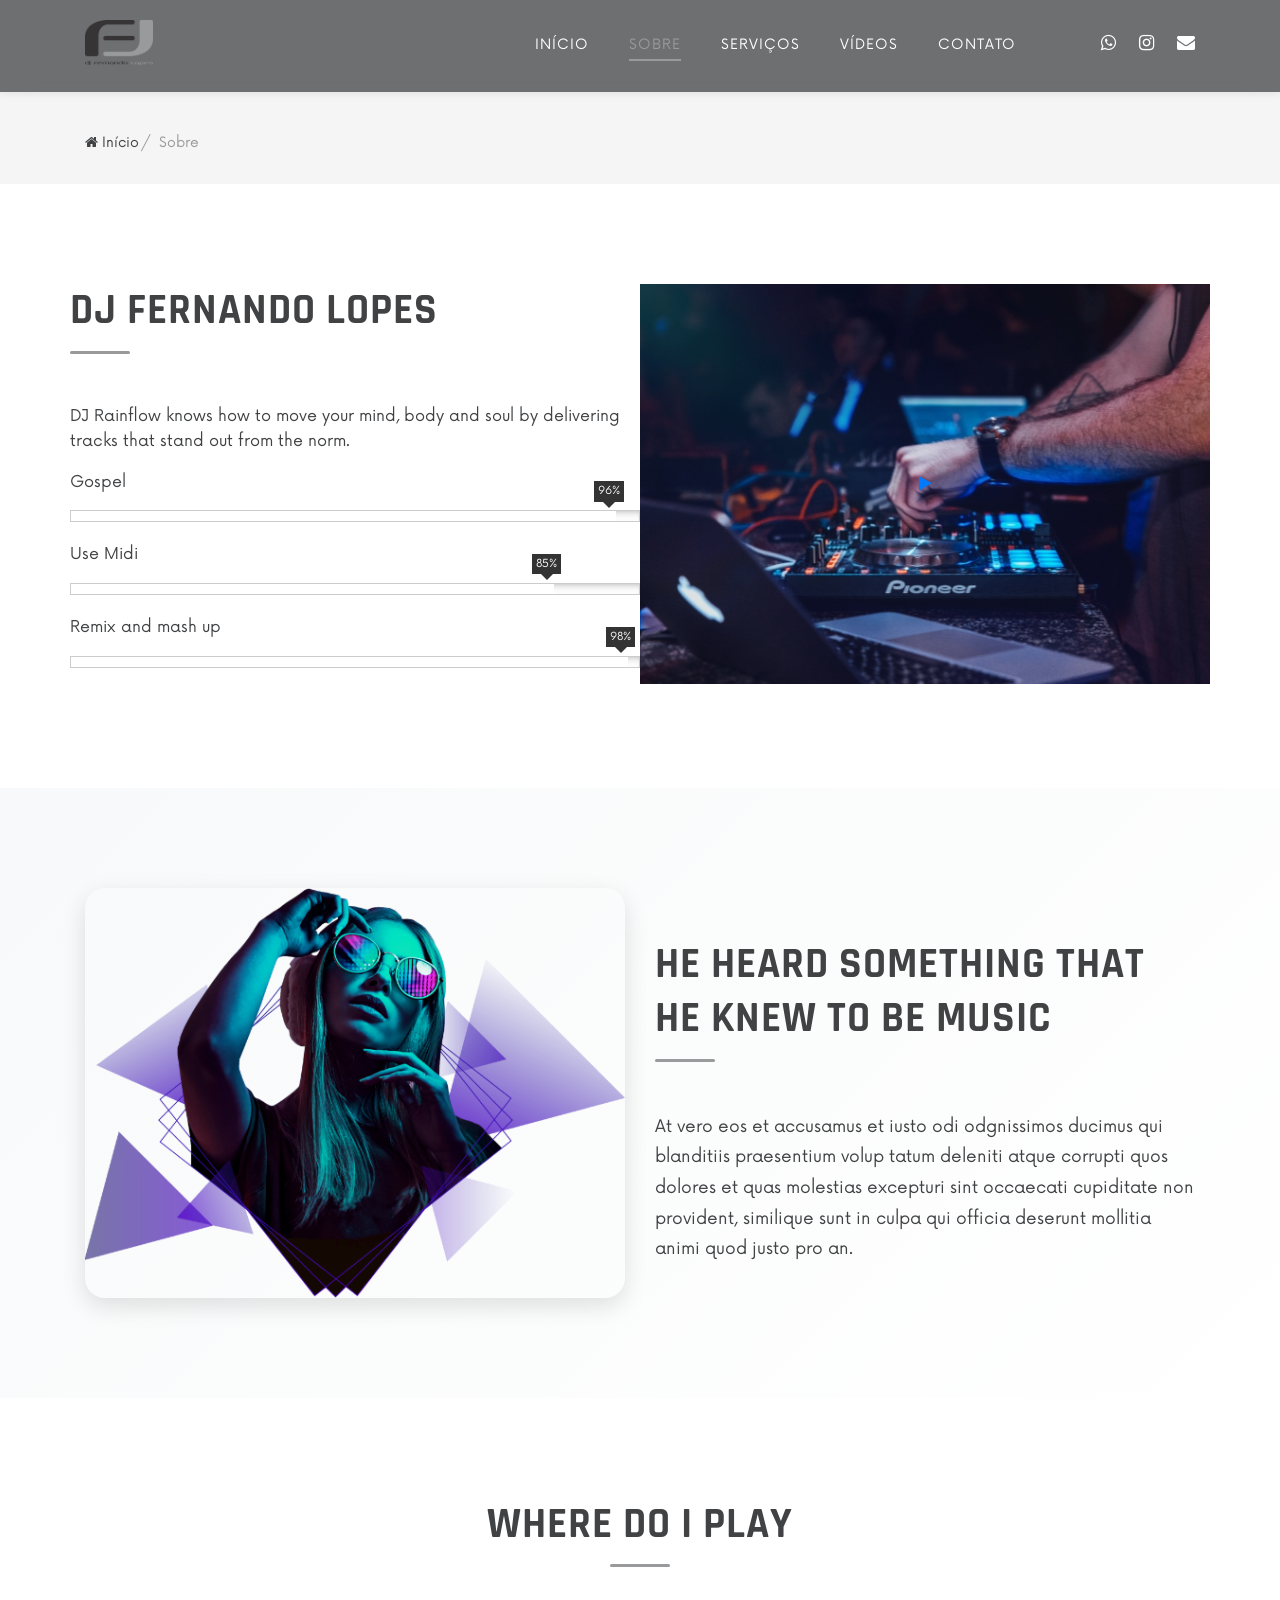
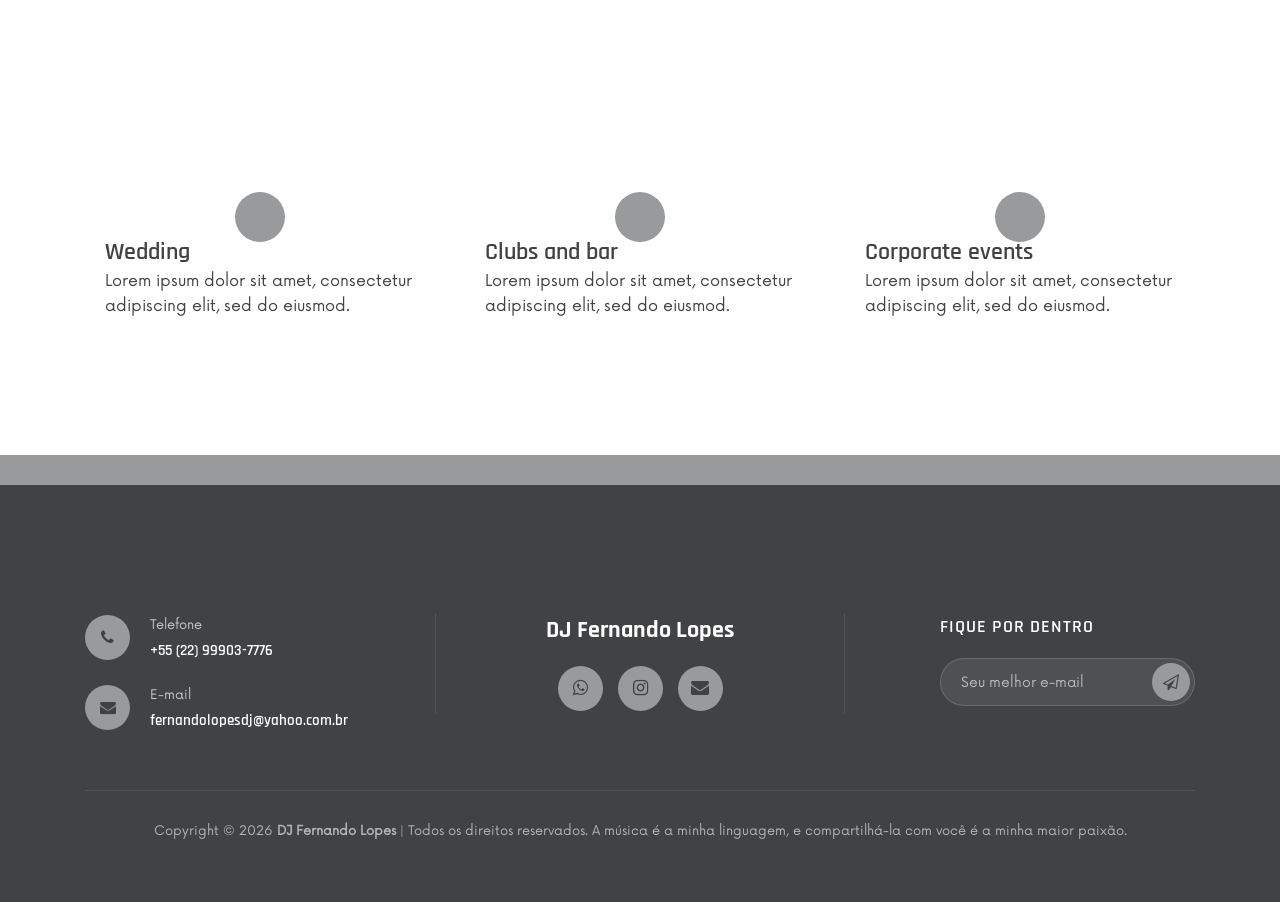
==== commit 139c9bf1: "Ajustes no design" ====
--- a/about.html
+++ b/about.html
@@ -27,6 +27,94 @@
     <link rel="stylesheet" href="css/owl.carousel.min.css" type="text/css" />
     <link rel="stylesheet" href="css/slicknav.min.css" type="text/css" />
     <link rel="stylesheet" href="css/style.css" type="text/css" />
+    
+    <!-- Estilos corretivos para manter a fidelidade visual -->
+    <style>
+      /* Correção do breadcrumb - não sobrepor o header */
+      .breadcrumb-option {
+        padding-top: 100px;
+      }
+      
+      /* Correção das imagens da galeria - manter responsivas */
+      .about-pic img {
+        width: 100%;
+        height: auto;
+        display: block;
+      }
+      
+      /* Correção do footer - remover margin extra */
+      .footer {
+        margin-top: 0 !important;
+        position: relative;
+        clear: both;
+      }
+      
+      /* Garantir altura correta do vídeo skills */
+      .skills__video {
+        min-height: 400px;
+        background-size: cover;
+        background-position: center;
+        display: flex;
+        align-items: center;
+        justify-content: center;
+      }
+      
+      /* Garantir que os serviços cards mantenham altura e alinhamento */
+      .about__services__item {
+        height: 100%;
+        display: flex;
+        flex-direction: column;
+      }
+      
+      .about__services__item__pic {
+        min-height: 200px;
+        background-size: cover;
+        background-position: center;
+        position: relative;
+      }
+      
+      .about__services__item__text {
+        flex: 1;
+        padding: 20px;
+      }
+      
+      /* Correção do ícone dentro do card de serviço */
+      .about__services__item__pic .icon {
+        position: absolute;
+        bottom: -25px;
+        left: 50%;
+        transform: translateX(-50%);
+        width: 50px;
+        height: 50px;
+        background: #999a9c;
+        border-radius: 50%;
+        display: flex;
+        align-items: center;
+        justify-content: center;
+        z-index: 2;
+      }
+      
+      .about__services__item__pic .icon img {
+        width: 30px;
+        height: auto;
+      }
+      
+      /* Responsividade */
+      @media (max-width: 991px) {
+        .breadcrumb-option {
+          padding-top: 80px;
+        }
+      }
+      
+      @media (max-width: 768px) {
+        .skills__video {
+          min-height: 300px;
+        }
+        .about__services__item__pic {
+          min-height: 180px;
+        }
+      }
+    </style>
   </head>
 
   <body>
@@ -53,15 +141,13 @@
                   <li><a href="./index.html">Início</a></li>
                   <li class="active"><a href="./about.html">Sobre</a></li>
                   <li><a href="./service.html">Serviços</a></li>
-
                   <li><a href="./videos.html">Vídeos</a></li>
                   <li><a href="./contact.html">Contato</a></li>
                 </ul>
               </nav>
               <div class="header__right__social">
                 <a
-                  href="https://wa.me/5522999037776?text=Olá,%20DJ%20Fernando%20Lopes!%20Gostaria%20de%20solicitar%20um%20orçamento%20para%20o%20seu%20serviço%20de%20DJ.
-"
+                  href="https://wa.me/5522999037776?text=Olá,%20DJ%20Fernando%20Lopes!%20Gostaria%20de%20solicitar%20um%20orçamento%20para%20o%20seu%20serviço%20de%20DJ."
                   ><i class="fa fa-whatsapp"></i
                 ></a>
                 <a href="https://www.instagram.com/djfernandolopes_oficial/"
@@ -84,7 +170,7 @@
     <div class="breadcrumb-option">
       <div class="container">
         <div class="row">
-          <div class="col-lg-12">
+          <div class="col-lg-12" style="margin-top: 30px;">
             <div class="breadcrumb__links">
               <a href="index.html"><i class="fa fa-home"></i> Início</a>
               <span>Sobre</span>
@@ -103,7 +189,6 @@
             <div class="skills__content">
               <div class="section-title">
                 <h2>DJ Fernando Lopes</h2>
-                <h1>DJ’s skill</h1>
               </div>
               <p>
                 DJ Rainflow knows how to move your mind, body and soul by
@@ -218,7 +303,6 @@
           <div class="col-lg-12">
             <div class="section-title center-title">
               <h2>WHERE DO I PLAY</h2>
-              <h1>Best service</h1>
             </div>
           </div>
         </div>
@@ -286,10 +370,7 @@
     <!-- About Services Section End -->
 
     <!-- Footer Section Begin -->
-    <footer class="footer spad" style="margin-top: 200px;">
-      <!-- Onda decorativa -->
-      <div class="footer-wave"></div>
-
+    <footer class="footer spad">
       <div class="container">
         <div class="row">
           <!-- CONTATO -->
@@ -298,17 +379,12 @@
               <ul>
                 <li>
                   <i class="fa fa-phone"></i>
-
                   <p>Telefone</p>
-
                   <h6>+55 (22) 99903-7776</h6>
                 </li>
-
                 <li>
                   <i class="fa fa-envelope"></i>
-
                   <p>E-mail</p>
-
                   <h6>fernandolopesdj@yahoo.com.br</h6>
                 </li>
               </ul>
@@ -319,9 +395,7 @@
           <div class="col-lg-4 offset-lg-1 col-md-6">
             <div class="footer__social">
               <h2>DJ Fernando Lopes</h2>
-
               <div class="footer__social__links">
-                <!-- WhatsApp -->
                 <a
                   href="https://wa.me/5522999037776?text=Olá,%20DJ%20Fernando%20Lopes!%20Gostaria%20de%20solicitar%20um%20orçamento%20para%20o%20seu%20serviço%20de%20DJ."
                   target="_blank"
@@ -329,8 +403,6 @@
                 >
                   <i class="fa fa-whatsapp"></i>
                 </a>
-
-                <!-- Instagram -->
                 <a
                   href="https://www.instagram.com/djfernandolopes_oficial/"
                   target="_blank"
@@ -338,8 +410,6 @@
                 >
                   <i class="fa fa-instagram"></i>
                 </a>
-
-                <!-- Email -->
                 <a
                   href="mailto:fernandolopesdj@yahoo.com.br?subject=Orçamento%20DJ&body=Olá,%20DJ%20Fernando%20Lopes!%20Gostaria%20de%20solicitar%20um%20orçamento%20para%20o%20seu%20serviço%20de%20DJ."
                   aria-label="E-mail"
@@ -354,44 +424,33 @@
           <div class="col-lg-3 offset-lg-1 col-md-6">
             <div class="footer__newslatter">
               <h4>Fique por dentro</h4>
-
               <form
                 id="newsletterForm"
                 action="https://formsubmit.co/fernandolopesdj@yahoo.com.br"
                 method="POST"
               >
-                <!-- Configurações -->
                 <input type="hidden" name="_captcha" value="false" />
-
                 <input type="hidden" name="_template" value="table" />
-
                 <input
                   type="hidden"
                   name="_next"
                   value="https://dj-fernando.vercel.app/obrigado.html"
                 />
-
                 <input
                   type="hidden"
                   name="_subject"
                   value="Novo cadastro na Newsletter - DJ Fernando Lopes"
                 />
-
-                <!-- Campo Email -->
                 <input
                   type="email"
                   name="email"
                   placeholder="Seu melhor e-mail"
                   required
                 />
-
-                <!-- Botão -->
                 <button type="submit" aria-label="Enviar">
                   <i class="fa fa-send-o"></i>
                 </button>
               </form>
-
-              <!-- Feedback -->
               <div id="formFeedback" class="feedback-message"></div>
             </div>
           </div>
@@ -401,11 +460,9 @@
         <div class="footer__copyright__text">
           <p>
             Copyright &copy;
-
             <script>
               document.write(new Date().getFullYear());
             </script>
-
             <strong>DJ Fernando Lopes</strong> | Todos os direitos reservados. A
             música é a minha linguagem, e compartilhá-la com você é a minha
             maior paixão.
@@ -432,4 +489,4 @@
 
     <script src="js/send_email.js"></script>
   </body>
-</html>
+</html>
--- a/css/style.css
+++ b/css/style.css
@@ -1,41 +1,34 @@
-/******************************************************************
-  Template Name: DJoz
-  Description:  DJoz Music HTML Template
-  Author: Colorlib
-  Author URI: https://colorlib.com
-  Version: 1.0
-  Created: Colorlib
-******************************************************************/
-
-/*------------------------------------------------------------------
-[Table of contents]
-
-1.  Template default CSS
-	1.1	Variables
-	1.2	Mixins
-	1.3	Flexbox
-	1.4	Reset
-2.  Helper Css
-3.  Header Section
-4.  Hero Section
-5.  Services Section
-6.  Track Section
-7.  Countdown Section
-8.  Team Section
-9.  Contact
-10.  Footer Style
--------------------------------------------------------------------*/
-
-/*----------------------------------------*/
-
-/* Template default CSS
-/*----------------------------------------*/
+:root {
+  --primary-dark: #414244;
+  --primary-medium: #999a9c;
+  --primary-light: #b8b9bb;
+  --white: #ffffff;
+  --black: #111111;
+  --gray-light: #f5f5f5;
+  --gray-border: #e1e1e1;
+  --transition: all 0.3s ease;
+  --shadow-sm: 0 2px 8px rgba(0, 0, 0, 0.08);
+  --shadow-md: 0 4px 15px rgba(0, 0, 0, 0.1);
+  --shadow-lg: 0 8px 25px rgba(0, 0, 0, 0.12);
+  --radius-sm: 8px;
+  --radius-md: 12px;
+  --radius-lg: 20px;
+  --radius-xl: 40px;
+}
+
+* {
+  margin: 0;
+  padding: 0;
+  box-sizing: border-box;
+}
 
 html,
 body {
   height: 100%;
-  font-family: "Now Regular";
+  font-family: "Now Regular", -apple-system, BlinkMacSystemFont, "Segoe UI", Roboto, sans-serif;
   -webkit-font-smoothing: antialiased;
+  -moz-osx-font-smoothing: grayscale;
+  scroll-behavior: smooth;
 }
 
 h1,
@@ -45,46 +38,49 @@
 h5,
 h6 {
   margin: 0;
-  color: #111111;
+  color: var(--primary-dark);
+  font-weight: 600;
+  font-family: "Rajdhani", sans-serif;
+  line-height: 1.3;
+}
+
+h1 {
+  font-size: clamp(2.5rem, 5vw, 4.375rem);
+}
+
+h2 {
+  font-size: clamp(1.8rem, 4vw, 2.25rem);
+}
+
+h3 {
+  font-size: clamp(1.5rem, 3.5vw, 1.875rem);
+}
+
+h4 {
+  font-size: clamp(1.25rem, 3vw, 1.5rem);
+}
+
+h5 {
+  font-size: 1.125rem;
+}
+
+h6 {
+  font-size: 1rem;
+}
+
+p {
+  font-size: 1rem;
+  font-family: "Now Regular", sans-serif;
+  color: var(--primary-dark);
   font-weight: 400;
-  font-family: "Rajdhani", sans-serif;
-}
-
-h1 {
-  font-size: 70px;
-}
-
-h2 {
-  font-size: 36px;
-}
-
-h3 {
-  font-size: 30px;
-}
-
-h4 {
-  font-size: 24px;
-}
-
-h5 {
-  font-size: 18px;
-}
-
-h6 {
-  font-size: 16px;
-}
-
-p {
-  font-size: 15px;
-  font-family: "Now Regular";
-  color: #444444;
-  font-weight: 400;
-  line-height: 26px;
+  line-height: 1.6;
   margin: 0 0 15px 0;
 }
 
 img {
   max-width: 100%;
+  height: auto;
+  display: block;
 }
 
 input:focus,
@@ -92,27 +88,28 @@
 button:focus,
 textarea:focus {
   outline: none;
+  box-shadow: none;
 }
 
 a:hover,
 a:focus {
   text-decoration: none;
   outline: none;
-  color: #ffffff;
 }
 
 ul,
 ol {
   padding: 0;
   margin: 0;
-}
-
-/*---------------------
-  Helper CSS
------------------------*/
+  list-style: none;
+}
+
+/*----------------------------------------*/
+/* 2. Helper Css
+/*----------------------------------------*/
 
 .section-title {
-  margin-bottom: 40px;
+  margin-bottom: 50px;
   position: relative;
   z-index: 1;
 }
@@ -122,32 +119,63 @@
 }
 
 .section-title h2 {
-  font-size: 42px;
-  color: #111111;
+  font-size: clamp(1.8rem, 4vw, 2.625rem);
+  color: var(--primary-dark);
   font-weight: 700;
   text-transform: uppercase;
+  letter-spacing: 1px;
+  position: relative;
+  display: inline-block;
+  padding-bottom: 15px;
+}
+
+.section-title h2:after {
+  content: '';
+  position: absolute;
+  bottom: 0;
+  left: 50%;
+  transform: translateX(-50%);
+  width: 60px;
+  height: 3px;
+  background: var(--primary-medium);
+  border-radius: 2px;
+}
+
+.section-title.center-title h2:after {
+  left: 50%;
+  transform: translateX(-50%);
 }
 
 .section-title h1 {
-  font-size: 100px;
-  color: #f2f2f2;
-  font-family: "Rockville Solid Regular";
+  font-size: clamp(3rem, 8vw, 6.25rem);
+  color: rgba(153, 154, 156, 0.08);
+  font-family: "Rockville Solid Regular", cursive;
   position: absolute;
   left: 0;
-  top: -45px;
+  top: -30px;
   width: 100%;
   z-index: -1;
+  font-weight: bold;
+  text-transform: uppercase;
+  pointer-events: none;
 }
 
 .set-bg {
   background-repeat: no-repeat;
   background-size: cover;
-  background-position: top center;
+  background-position: center center;
 }
 
 .spad {
   padding-top: 100px;
   padding-bottom: 100px;
+}
+
+@media (max-width: 768px) {
+  .spad {
+    padding-top: 60px;
+    padding-bottom: 60px;
+  }
 }
 
 .text-white h1,
@@ -160,42 +188,71 @@
 .text-white span,
 .text-white li,
 .text-white a {
-  color: #fff;
-}
-
-/* buttons */
-
-.primary-btn {
+  color: var(--white);
+}
+
+/* Botões Padronizados */
+.primary-btn,
+.site-btn {
   display: inline-block;
-  font-size: 15px;
+  font-size: 0.875rem;
   text-transform: uppercase;
-  padding: 14px 25px 12px;
-  color: #ffffff;
-  background: #999a9c;
-  letter-spacing: 2px;
+  padding: 12px 30px;
+  color: var(--white);
+  background: var(--primary-medium);
+  letter-spacing: 1.5px;
+  font-weight: 600;
+  border-radius: var(--radius-xl);
+  transition: var(--transition);
+  border: none;
+  cursor: pointer;
+  text-align: center;
+  position: relative;
+  overflow: hidden;
+  z-index: 1;
+}
+
+.primary-btn:before,
+.site-btn:before {
+  content: '';
+  position: absolute;
+  top: 0;
+  left: -100%;
+  width: 100%;
+  height: 100%;
+  background: var(--primary-dark);
+  transition: var(--transition);
+  z-index: -1;
+  border-radius: var(--radius-xl);
+}
+
+.primary-btn:hover:before,
+.site-btn:hover:before {
+  left: 0;
+}
+
+.primary-btn:hover,
+.site-btn:hover {
+  color: var(--white);
+  transform: translateY(-3px);
+  box-shadow: var(--shadow-md);
 }
 
 .primary-btn.border-btn {
   background: transparent;
-  border: 2px solid #999a9c;
-  color: #111111;
-}
-
-.site-btn {
-  font-size: 15px;
-  color: #ffffff;
-  background: #999a9c;
-  font-weight: 700;
-  letter-spacing: 2px;
-  border: none;
-  text-transform: uppercase;
-  display: inline-block;
-  padding: 14px 30px;
-  width: 100%;
-}
-
-/* Preloder */
-
+  border: 2px solid var(--primary-medium);
+  color: var(--primary-dark);
+}
+
+.primary-btn.border-btn:before {
+  background: var(--primary-medium);
+}
+
+.primary-btn.border-btn:hover {
+  color: var(--white);
+}
+
+/* Preloader */
 #preloder {
   position: fixed;
   width: 100%;
@@ -203,95 +260,83 @@
   top: 0;
   left: 0;
   z-index: 999999;
-  background: #000;
+  background: var(--primary-dark);
+  display: flex;
+  align-items: center;
+  justify-content: center;
 }
 
 .loader {
-  width: 40px;
-  height: 40px;
-  position: absolute;
-  top: 50%;
-  left: 50%;
-  margin-top: -13px;
-  margin-left: -13px;
-  border-radius: 60px;
+  width: 50px;
+  height: 50px;
+  position: relative;
+  border-radius: 50%;
   animation: loader 0.8s linear infinite;
-  -webkit-animation: loader 0.8s linear infinite;
 }
 
 @keyframes loader {
   0% {
-    -webkit-transform: rotate(0deg);
     transform: rotate(0deg);
-    border: 4px solid #f44336;
+    border: 4px solid var(--primary-medium);
     border-left-color: transparent;
   }
   50% {
-    -webkit-transform: rotate(180deg);
     transform: rotate(180deg);
-    border: 4px solid #673ab7;
+    border: 4px solid var(--primary-light);
     border-left-color: transparent;
   }
   100% {
-    -webkit-transform: rotate(360deg);
     transform: rotate(360deg);
-    border: 4px solid #f44336;
+    border: 4px solid var(--primary-medium);
     border-left-color: transparent;
   }
 }
 
-@-webkit-keyframes loader {
-  0% {
-    -webkit-transform: rotate(0deg);
-    border: 4px solid #f44336;
-    border-left-color: transparent;
-  }
-  50% {
-    -webkit-transform: rotate(180deg);
-    border: 4px solid #673ab7;
-    border-left-color: transparent;
-  }
-  100% {
-    -webkit-transform: rotate(360deg);
-    border: 4px solid #f44336;
-    border-left-color: transparent;
-  }
-}
-
-/*---------------------
-  Header
------------------------*/
+/*----------------------------------------*/
+/* 3. Header Section
+/*----------------------------------------*/
 
 .header {
-  background: rgba(245, 244, 246, 0.767);
-  position: absolute;
+  background: rgba(65, 66, 68, 0.75);
+  backdrop-filter: blur(15px); /* Aumentado de 10px para 15px */
+  position: fixed;
   left: 0;
   top: 0;
   width: 100%;
-  z-index: 9;
+  z-index: 1000;
+  transition: var(--transition);
+  box-shadow: var(--shadow-sm);
 }
 
 .header.header--normal {
   position: relative;
-  background: #290849;
+  background: var(--primary-dark);
+}
+
+.header.scrolled {
+  background: rgba(65, 66, 68, 0.98);
+  box-shadow: var(--shadow-md);
 }
 
 .header__logo {
-  padding: 20px 0 25px;
-  height: 48px;
-  width: 82px;
+  padding: 20px 0;
 }
 
 .header__logo a {
   display: inline-block;
 }
 
+.header__logo img {
+  max-height: 45px;
+  width: auto;
+}
+
 .header__nav {
   text-align: right;
 }
 
 .header__menu {
-  padding: 31px 0 27px;
+  padding: 28px 0;
   display: inline-block;
   margin-right: 45px;
 }
@@ -299,42 +344,71 @@
 .header__menu ul li {
   list-style: none;
   display: inline-block;
-  margin-right: 45px;
-  position: relative;
+  margin-right: 35px;
+  position: relative;
+}
+
+.header__menu ul li.active a {
+  color: var(--primary-medium);
 }
 
 .header__menu ul li.active a:after {
   opacity: 1;
-}
-
-.header__menu ul li:hover a:after {
+  width: 100%;
+}
+
+.header__menu ul li a {
+  font-size: 0.875rem;
+  text-transform: uppercase;
+  color: var(--white);
+  display: block;
+  padding: 6px 0;
+  position: relative;
+  font-weight: 500;
+  letter-spacing: 1px;
+  transition: var(--transition);
+}
+
+.header__menu ul li a:after {
+  position: absolute;
+  left: 0;
+  bottom: 0;
+  width: 0;
+  height: 2px;
+  background: var(--primary-medium);
+  content: "";
+  transition: var(--transition);
+}
+
+.header__menu ul li a:hover {
+  color: var(--primary-medium);
+}
+
+.header__menu ul li a:hover:after {
+  width: 100%;
   opacity: 1;
 }
 
 .header__menu ul li:hover .dropdown {
-  top: 34px;
+  top: 40px;
   opacity: 1;
   visibility: visible;
 }
 
-.header__menu ul li:last-child {
-  margin-right: 0;
-}
-
 .header__menu ul li .dropdown {
   position: absolute;
   left: 0;
-  top: 56px;
-  width: 150px;
-  background: #111111;
+  top: 60px;
+  width: 200px;
+  background: var(--white);
   text-align: left;
-  padding: 2px 0;
+  padding: 10px 0;
   z-index: 9;
   opacity: 0;
   visibility: hidden;
-  -webkit-transition: all, 0.3s;
-  -o-transition: all, 0.3s;
-  transition: all, 0.3s;
+  transition: var(--transition);
+  border-radius: var(--radius-sm);
+  box-shadow: var(--shadow-md);
 }
 
 .header__menu ul li .dropdown li {
@@ -343,10 +417,10 @@
 }
 
 .header__menu ul li .dropdown li a {
-  font-size: 14px;
-  color: #ffffff;
+  font-size: 0.875rem;
+  color: var(--primary-dark);
   font-weight: 400;
-  padding: 8px 20px;
+  padding: 10px 20px;
   text-transform: capitalize;
 }
 
@@ -354,27 +428,9 @@
   display: none;
 }
 
-.header__menu ul li a {
-  font-size: 15px;
-  text-transform: uppercase;
-  color: #414244;
-  display: block;
-  padding: 6px 0;
-  position: relative;
-}
-
-.header__menu ul li a:after {
-  position: absolute;
-  left: 0;
-  bottom: 0;
-  width: 100%;
-  height: 2px;
-  background: #414244;
-  content: "";
-  -webkit-transition: all, 0.5s;
-  -o-transition: all, 0.5s;
-  transition: all, 0.5s;
-  opacity: 0;
+.header__menu ul li .dropdown li a:hover {
+  color: var(--primary-medium);
+  padding-left: 25px;
 }
 
 .header__right__social {
@@ -383,138 +439,198 @@
 
 .header__right__social a {
   display: inline-block;
-  font-size: 16px;
-  color: #414244;
-  margin-right: 16px;
+  font-size: 1.125rem;
+  color: var(--white);
+  margin-right: 18px;
+  transition: var(--transition);
 }
 
 .header__right__social a:last-child {
   margin-right: 0;
 }
 
+.header__right__social a:hover {
+  color: var(--primary-medium);
+  transform: translateY(-2px);
+}
+
+/* Slick Nav Mobile */
 .slicknav_menu {
   display: none;
 }
 
-/*---------------------
-  Hero
------------------------*/
+@media (max-width: 991px) {
+  .header__nav {
+    display: none;
+  }
+  
+  .slicknav_menu {
+    display: block;
+  }
+  
+  .slicknav_btn {
+    position: absolute;
+    right: 15px;
+    top: 25px;
+    background: var(--primary-medium);
+    border-radius: var(--radius-sm);
+  }
+  
+  .slicknav_nav {
+    background: var(--primary-dark);
+    position: absolute;
+    top: 80px;
+    left: 0;
+    width: 100%;
+    z-index: 999;
+  }
+  
+  .slicknav_nav a {
+    color: var(--white);
+  }
+  
+  .slicknav_nav a:hover {
+    background: var(--primary-medium);
+    color: var(--white);
+  }
+}
+
+/*----------------------------------------*/
+/* 4. Hero Section
+/*----------------------------------------*/
 
 .hero {
-  padding-top: 400px;
-  padding-bottom: 295px;
-  position: relative;
+  padding-top: 300px;
+  padding-bottom: 220px;
+  position: relative;
+  min-height: 100vh;
+  display: flex;
+  align-items: center;
+  background-size: cover;
+  background-position: center;
 }
 
 .hero__text {
   text-align: center;
+  animation: fadeInUp 1s ease;
+}
+
+@keyframes fadeInUp {
+  from {
+    opacity: 0;
+    transform: translateY(30px);
+  }
+  to {
+    opacity: 1;
+    transform: translateY(0);
+  }
 }
 
 .hero__text span {
-  color: #ffffff;
+  color: var(--white);
   text-transform: uppercase;
-  letter-spacing: 6px;
+  letter-spacing: 4px;
+  font-size: 0.875rem;
+  font-weight: 500;
 }
 
 .hero__text h1 {
-  font-size: 110px;
-  font-family: "Rockville Solid Regular";
-  color: #ffffff;
+  font-size: clamp(2rem, 6vw, 6.875rem);
+  font-family: "Rockville Solid Regular", cursive;
+  color: var(--white);
   margin-bottom: 20px;
-  margin-top: 22px;
+  margin-top: 20px;
+  text-shadow: 2px 2px 4px rgba(0,0,0,0.3);
 }
 
 .hero__text p {
-  color: #ffffff;
-  margin-bottom: 20px;
+  color: var(--white);
+  margin-bottom: 30px;
+  font-size: 1.125rem;
+  max-width: 600px;
+  margin-left: auto;
+  margin-right: auto;
 }
 
 .hero__text .play-btn {
-  font-size: 26px;
-  color: #999a9c;
-  height: 90px;
-  width: 90px;
+  font-size: 1.5rem;
+  color: var(--white);
+  height: 80px;
+  width: 80px;
   border-radius: 50%;
-  background: rgba(255, 255, 255, 0.3);
-  display: inline-block;
-  line-height: 90px;
-  text-align: center;
+  background: rgba(153, 154, 156, 0.3);
+  display: inline-flex;
+  align-items: center;
+  justify-content: center;
   position: relative;
   z-index: 1;
+  transition: var(--transition);
+  cursor: pointer;
+  backdrop-filter: blur(5px);
 }
 
 .hero__text .play-btn i {
   position: relative;
-  top: 2px;
-  left: 2px;
+  z-index: 2;
 }
 
 .hero__text .play-btn:after {
   position: absolute;
-  left: 15px;
-  top: 15px;
-  height: 60px;
-  width: 60px;
-  background: #ffffff;
+  left: 50%;
+  top: 50%;
+  transform: translate(-50%, -50%);
+  height: 55px;
+  width: 55px;
+  background: var(--primary-medium);
   border-radius: 50%;
   content: "";
   z-index: -1;
+  transition: var(--transition);
+}
+
+.hero__text .play-btn:hover {
+  transform: scale(1.1);
+}
+
+.hero__text .play-btn:hover:after {
+  background: var(--white);
+}
+
+.hero__text .play-btn:hover i {
+  color: var(--primary-medium);
 }
 
 .linear__icon {
   position: absolute;
   left: 50%;
-  bottom: 0;
-  margin-left: -16px;
-  -webkit-animation: mymove 0.5s infinite alternate;
-  animation: mymove 0.5s infinite alternate;
+  bottom: 30px;
+  transform: translateX(-50%);
+  animation: bounce 1.5s infinite;
+  cursor: pointer;
+}
+
+@keyframes bounce {
+  0%, 100% {
+    transform: translateX(-50%) translateY(0);
+  }
+  50% {
+    transform: translateX(-50%) translateY(10px);
+  }
 }
 
 .linear__icon i {
-  font-size: 50px;
-  color: #ffffff;
-}
-
-@-webkit-keyframes mymove {
-  0% {
-    bottom: 0;
-  }
-  100% {
-    bottom: -10px;
-  }
-}
-
-@keyframes mymove {
-  0% {
-    bottom: 0;
-  }
-  100% {
-    bottom: -10px;
-  }
-}
-
-/*---------------------
-  Events
------------------------*/
+  font-size: 2rem;
+  color: var(--white);
+  opacity: 0.8;
+}
+
+/*----------------------------------------*/
+/* 5. Events Section
+/*----------------------------------------*/
 
 .event {
   padding-bottom: 60px;
-}
-
-.event .section-title {
-  margin-bottom: 10px;
-  position: relative;
-}
-
-.event .section-title:after {
-  position: absolute;
-  right: 46px;
-  top: 25px;
-  height: 2px;
-  width: 775px;
-  background: rgba(225, 225, 225, 0.3);
-  content: "";
-  z-index: -1;
+  background: var(--white);
 }
 
 .event__slider .col-lg-4 {
@@ -529,28 +645,40 @@
 .event__slider.owl-carousel .owl-nav {
   position: absolute;
   right: 15px;
-  top: -50px;
+  top: -60px;
 }
 
 .event__slider.owl-carousel .owl-nav button {
-  font-size: 22px;
-  color: #111111;
+  font-size: 1.5rem;
+  color: var(--primary-dark);
   opacity: 0.5;
   margin-right: 10px;
-}
-
-.event__slider.owl-carousel .owl-nav button:last-child {
-  margin-right: 0;
+  transition: var(--transition);
+}
+
+.event__slider.owl-carousel .owl-nav button:hover {
+  opacity: 1;
+  color: var(--primary-medium);
 }
 
 .event__item {
-  -webkit-box-shadow: 0px 3px 15px rgba(22, 41, 124, 0.1);
-  box-shadow: 0px 3px 15px rgba(22, 41, 124, 0.1);
+  background: var(--white);
+  border-radius: var(--radius-lg);
+  overflow: hidden;
+  transition: var(--transition);
+  box-shadow: var(--shadow-sm);
+}
+
+.event__item:hover {
+  transform: translateY(-10px);
+  box-shadow: var(--shadow-lg);
 }
 
 .event__item__pic {
-  height: 360px;
-  position: relative;
+  height: 280px;
+  position: relative;
+  background-size: cover;
+  background-position: center;
 }
 
 .event__item__pic .tag-date {
@@ -562,559 +690,669 @@
 }
 
 .event__item__pic .tag-date span {
-  font-size: 15px;
-  color: #ffffff;
+  font-size: 0.875rem;
+  color: var(--white);
   display: inline-block;
-  background: #999a9c;
-  padding: 12px 8px 9px 20px;
+  background: var(--primary-medium);
+  padding: 10px 20px;
+  border-radius: var(--radius-xl);
+  font-weight: 500;
 }
 
 .event__item__text {
   text-align: center;
-  padding: 45px 10px 25px;
+  padding: 40px 20px 30px;
 }
 
 .event__item__text h4 {
-  font-size: 26px;
+  font-size: 1.375rem;
   font-weight: 700;
-  color: #111111;
-  margin-bottom: 10px;
+  color: var(--primary-dark);
+  margin-bottom: 12px;
 }
 
 .event__item__text p {
-  color: #888888;
+  color: #6c6c6c;
   margin-bottom: 0;
 }
 
 .event__item__text p i {
-  color: #999a9c;
+  color: var(--primary-medium);
   margin-right: 8px;
-  font-size: 17px;
-}
-
-/*---------------------
-  Track
------------------------*/
+}
+
+/* Feedback Images */
+.feedback__img {
+  border-radius: var(--radius-md);
+  overflow: hidden;
+  transition: var(--transition);
+}
+
+.feedback__img:hover {
+  transform: scale(1.02);
+}
+
+.feedback__img img {
+  width: 100%;
+  height: auto;
+  display: block;
+}
+
+/*----------------------------------------*/
+/* 6. About Section
+/*----------------------------------------*/
+
+.about {
+  background: linear-gradient(135deg, #f8f9fa 0%, #ffffff 100%);
+}
+
+.about__pic {
+  border-radius: var(--radius-lg);
+  overflow: hidden;
+  box-shadow: var(--shadow-lg);
+  transition: var(--transition);
+}
+
+.about__pic:hover {
+  transform: scale(1.02);
+}
+
+.about__text {
+  padding-top: 50px;
+}
+
+.about__text p {
+  margin-bottom: 30px;
+  font-size: 1.0625rem;
+  line-height: 1.8;
+}
+
+/*----------------------------------------*/
+/* 7. Services Section
+/*----------------------------------------*/
+
+.services {
+  overflow: hidden;
+  background: var(--white);
+}
+
+.services__left {
+  height: 640px;
+  display: flex;
+  align-items: center;
+  justify-content: center;
+  position: relative;
+}
+
+.services__left .play-btn {
+  font-size: 1.5rem;
+  color: var(--white);
+  height: 80px;
+  width: 80px;
+  border-radius: 50%;
+  background: rgba(153, 154, 156, 0.3);
+  display: inline-flex;
+  align-items: center;
+  justify-content: center;
+  position: relative;
+  z-index: 1;
+  transition: var(--transition);
+  backdrop-filter: blur(5px);
+}
+
+.services__left .play-btn:after {
+  position: absolute;
+  left: 50%;
+  top: 50%;
+  transform: translate(-50%, -50%);
+  height: 55px;
+  width: 55px;
+  background: var(--primary-medium);
+  border-radius: 50%;
+  content: "";
+  z-index: -1;
+  transition: var(--transition);
+}
+
+.services__left .play-btn:hover {
+  transform: scale(1.1);
+}
+
+.services__list {
+  margin: 0;
+  display: flex;
+  flex-wrap: wrap;
+}
+
+.service__item {
+  background: var(--primary-light);
+  padding: 60px 40px;
+  transition: var(--transition);
+  height: 100%;
+  display: flex;
+  flex-direction: column;
+  align-items: flex-start;
+}
+
+.service__item.deep-bg {
+  background: var(--primary-dark);
+}
+
+.service__item img {
+  margin-bottom: 20px;
+  width: 50px;
+  height: auto;
+}
+
+.service__item h4 {
+  font-size: 1.375rem;
+  color: var(--white);
+  font-weight: 700;
+  margin-bottom: 15px;
+}
+
+.service__item p {
+  color: rgba(255, 255, 255, 0.85);
+  margin-bottom: 0;
+  line-height: 1.7;
+}
+
+.service__item:hover {
+  transform: translateY(-5px);
+}
+
+/*----------------------------------------*/
+/* 8. Track/Player Section
+/*----------------------------------------*/
 
 .track {
   padding-top: 120px;
-  padding-bottom: 40px;
-  overflow: hidden;
+  padding-bottom: 60px;
+  background: linear-gradient(135deg, #f5f5f5 0%, #ffffff 100%);
 }
 
 .track .section-title {
-  margin-bottom: 105px;
+  margin-bottom: 60px;
 }
 
 .track__content {
-  height: 502px;
+  max-height: 520px;
   overflow-y: auto;
-}
-
-.track__all {
-  text-align: right;
-  margin-bottom: 100px;
-}
-
-.jp-play {
-  position: relative;
-  height: 50px;
-  width: 50px;
-  background: transparent;
-  border: 2px solid #e1e1e1;
-  border-radius: 50%;
-}
-
-.jp-play:after {
-  position: absolute;
-  display: block;
-  left: 17px;
-  top: 12px;
-  width: 16px;
-  height: 20px;
-  background: url(../img/play-default.png);
-  content: "";
-}
-
-.jp-state-playing .jp-play {
-  background: #999a9c !important;
-  border-color: #999a9c !important;
-}
-
-.jp-state-playing .jp-play:after {
-  background: url(../img/pause.png) !important;
-  left: 15px;
-  top: 12px;
-}
-
-.jp-audio .jp-play:focus {
-  background: #999a9c !important;
-  border-color: #999a9c !important;
-}
-
-.jp-audio .jp-play:focus:after {
-  background: url(../img/play.png);
-}
-
-.jp-seek-bar > div {
-  height: 5px;
-  background: #e1e1e1;
-  cursor: pointer;
-  width: 245px;
-}
-
-.player_bars {
-  width: 350px;
-  display: table;
-  padding-left: 50px;
-  position: relative;
-  padding-top: 25px;
-  float: left;
-  margin-right: 30px;
-}
-
-.jp-play-bar {
-  position: relative;
-  height: 100%;
-  background: #999a9c;
-  overflow: visible !important;
-}
-
-.jp-current-time {
-  font-size: 15px;
-  color: #111111;
-  position: absolute;
-  left: -50px;
-  top: -9px;
-}
-
-.jp-duration {
-  font-size: 15px;
-  color: #111111;
-  position: absolute;
-  right: 0;
-  top: 16px;
+  padding-right: 15px;
+}
+
+.track__content::-webkit-scrollbar {
+  width: 5px;
+}
+
+.track__content::-webkit-scrollbar-track {
+  background: var(--gray-border);
+  border-radius: 10px;
+}
+
+.track__content::-webkit-scrollbar-thumb {
+  background: var(--primary-medium);
+  border-radius: 10px;
+}
+
+.single_player_container {
+  margin-bottom: 40px;
+  background: var(--white);
+  padding: 20px;
+  border-radius: var(--radius-md);
+  box-shadow: var(--shadow-sm);
+  transition: var(--transition);
+}
+
+.single_player_container:hover {
+  box-shadow: var(--shadow-md);
+}
+
+.single_player_container h4 {
+  font-size: 1.25rem;
+  font-weight: 700;
+  margin-bottom: 15px;
+  text-transform: uppercase;
 }
 
 .player_controls_box {
   width: 50px;
   float: left;
-  margin-right: 20px;
+  margin-right: 15px;
+}
+
+.jp-play {
+  position: relative;
+  height: 45px;
+  width: 45px;
+  background: transparent;
+  border: 2px solid var(--gray-border);
+  border-radius: 50%;
+  cursor: pointer;
+  transition: var(--transition);
+}
+
+.jp-play:hover {
+  border-color: var(--primary-medium);
+}
+
+.jp-play:after {
+  position: absolute;
+  left: 50%;
+  top: 50%;
+  transform: translate(-40%, -50%);
+  width: 0;
+  height: 0;
+  border-left: 10px solid var(--primary-dark);
+  border-top: 7px solid transparent;
+  border-bottom: 7px solid transparent;
+  content: "";
+  transition: var(--transition);
+}
+
+.jp-state-playing .jp-play {
+  background: var(--primary-medium) !important;
+  border-color: var(--primary-medium) !important;
+}
+
+.jp-state-playing .jp-play:after {
+  content: "❚❚";
+  font-size: 14px;
+  border: none;
+  color: white;
+  transform: translate(-50%, -50%);
+  left: 50%;
+  top: 50%;
+}
+
+.player_bars {
+  width: calc(100% - 180px);
+  float: left;
+  padding-top: 12px;
+}
+
+.jp-seek-bar {
+  width: 100%;
+  height: 4px;
+  background: var(--gray-border);
+  cursor: pointer;
+  border-radius: 2px;
+  position: relative;
+}
+
+.jp-play-bar {
+  height: 100%;
+  background: var(--primary-medium);
+  border-radius: 2px;
+  position: relative;
+  transition: width 0.1s linear;
+}
+
+.jp-current-time,
+.jp-duration {
+  font-size: 0.75rem;
+  color: var(--primary-dark);
+  position: absolute;
+  top: -20px;
+}
+
+.jp-current-time {
+  left: 0;
+}
+
+.jp-duration {
+  right: 0;
+}
+
+.jp-volume-controls {
+  float: left;
+  width: 95px;
+  margin-left: 15px;
+  padding-top: 12px;
+  position: relative;
 }
 
 .jp-mute {
-  font-size: 18px;
+  font-size: 1rem;
   border: none;
   background: none;
-  color: #111111;
+  color: var(--primary-dark);
+  cursor: pointer;
   position: absolute;
   left: 0;
-  top: 13px;
+  top: 10px;
 }
 
 .jp-volume-bar {
-  height: 5px;
-  width: 70px;
-  background: #e1e1e1;
+  height: 4px;
+  width: 60px;
+  background: var(--gray-border);
   cursor: pointer;
+  border-radius: 2px;
+  margin-left: 25px;
 }
 
 .jp-volume-bar-value {
-  background: #999a9c;
+  background: var(--primary-medium);
   height: 100%;
-}
-
-.jp-volume-controls {
-  position: relative;
-  width: 95px;
-  float: left;
-  padding-left: 30px;
-  padding-top: 25px;
-}
-
-.single_player_container {
+  border-radius: 2px;
+}
+
+.track__pic {
+  position: relative;
+  border-radius: var(--radius-lg);
   overflow: hidden;
-  margin-bottom: 40px;
-}
-
-.single_player_container:last-child {
-  margin-bottom: 0;
-}
-
-.single_player_container h4 {
-  font-size: 26px;
-  color: #111111;
-  font-weight: 700;
-  margin-bottom: 20px;
-  text-transform: uppercase;
-}
-
-.track__pic {
-  position: relative;
-  z-index: 1;
-}
-
-.track__pic:after {
-  position: absolute;
-  left: 0;
-  top: 0;
+}
+
+.track__pic img {
   width: 100%;
-  height: 100%;
-  background: #f5f5f5;
-  content: "";
-  z-index: -1;
-}
-
-.track__pic img {
-  position: relative;
-  top: -50px;
-  width: calc(100% - 40px);
-  margin-left: 40px;
-  height: 502px;
-}
-
-/*---------------------
-  Youtube
------------------------*/
+  height: auto;
+  transition: var(--transition);
+}
+
+.track__pic:hover img {
+  transform: scale(1.05);
+}
+
+/*----------------------------------------*/
+/* 9. Youtube/Videos Section
+/*----------------------------------------*/
 
 .youtube {
-  padding-bottom: 50px;
+  padding-bottom: 70px;
+  background: var(--white);
 }
 
 .youtube .section-title {
-  text-align: center;
-}
-
-.youtube .section-title h1 {
-  font-size: 90px;
+  margin-bottom: 60px;
 }
 
 .youtube__item {
-  -webkit-transition: all, 0.3s;
-  -o-transition: all, 0.3s;
-  transition: all, 0.3s;
+  background: var(--white);
+  border-radius: var(--radius-lg);
+  overflow: hidden;
+  transition: var(--transition);
   margin-bottom: 30px;
+  box-shadow: var(--shadow-sm);
 }
 
 .youtube__item:hover {
-  -webkit-box-shadow: 0px 3px 30px rgba(22, 41, 124, 0.1);
-  box-shadow: 0px 3px 30px rgba(22, 41, 124, 0.1);
+  transform: translateY(-8px);
+  box-shadow: var(--shadow-lg);
 }
 
 .youtube__item__pic {
   height: 240px;
-  display: -webkit-box;
-  display: -ms-flexbox;
   display: flex;
-  -webkit-box-align: center;
-  -ms-flex-align: center;
   align-items: center;
-  -webkit-box-pack: center;
-  -ms-flex-pack: center;
   justify-content: center;
+  position: relative;
+  background-size: cover;
+  background-position: center;
 }
 
 .youtube__item__pic .play-btn {
-  font-size: 16px;
-  color: #999a9c;
-  height: 60px;
-  width: 60px;
+  font-size: 1rem;
+  color: var(--white);
+  height: 55px;
+  width: 55px;
   border-radius: 50%;
-  background: rgba(255, 255, 255, 0.3);
-  display: inline-block;
-  line-height: 60px;
-  text-align: center;
+  background: rgba(153, 154, 156, 0.3);
+  display: inline-flex;
+  align-items: center;
+  justify-content: center;
   position: relative;
   z-index: 1;
-}
-
-.youtube__item__pic .play-btn i {
-  position: relative;
-  top: 2px;
-  left: 2px;
+  transition: var(--transition);
+  backdrop-filter: blur(5px);
 }
 
 .youtube__item__pic .play-btn:after {
   position: absolute;
-  left: 10px;
-  top: 10px;
+  left: 50%;
+  top: 50%;
+  transform: translate(-50%, -50%);
   height: 40px;
   width: 40px;
-  background: #ffffff;
+  background: var(--primary-medium);
   border-radius: 50%;
   content: "";
   z-index: -1;
+  transition: var(--transition);
+}
+
+.youtube__item__pic .play-btn:hover {
+  transform: scale(1.1);
 }
 
 .youtube__item__text {
-  padding: 25px 30px 20px 20px;
-  background: #ffffff;
+  padding: 20px;
+  text-align: center;
 }
 
 .youtube__item__text h4 {
-  font-size: 26px;
-  color: #111111;
-  line-height: 34px;
-  font-weight: 700;
-}
-
-/*---------------------
-  Countdown
------------------------*/
+  font-size: 1.125rem;
+  line-height: 1.4;
+  font-weight: 600;
+}
+
+/*----------------------------------------*/
+/* 10. Countdown Section
+/*----------------------------------------*/
 
 .countdown {
-  padding-bottom: 560px;
-}
-
-.countdown.countdown--page {
-  padding-top: 150px;
-  padding-bottom: 150px;
+  position: relative;
+  background: linear-gradient(rgba(65, 66, 68, 0.85), rgba(65, 66, 68, 0.92)), url('../img/countdown-bg.jpg');
+  background-size: cover;
+  background-position: center;
+  background-attachment: fixed;
+  padding: 100px 0;
 }
 
 .countdown__text {
   text-align: center;
-  margin-bottom: 36px;
+  margin-bottom: 50px;
 }
 
 .countdown__text h1 {
-  font-size: 90px;
-  color: #ffffff;
-  font-family: "Rockville Solid Regular";
-  color: #ffffff;
-  margin-bottom: 25px;
+  font-size: clamp(2rem, 6vw, 5.625rem);
+  font-family: "Rockville Solid Regular", cursive;
+  color: var(--white);
+  margin-bottom: 20px;
+  text-shadow: 2px 2px 4px rgba(0,0,0,0.3);
 }
 
 .countdown__text h4 {
-  font-size: 26px;
-  font-family: "Now Regular";
-  color: #ffffff;
+  font-size: 1.25rem;
+  font-family: "Now Regular", sans-serif;
+  color: var(--white);
   text-transform: uppercase;
-  letter-spacing: 4px;
+  letter-spacing: 3px;
 }
 
 .countdown__timer {
   text-align: center;
-  margin-bottom: 30px;
+  margin-bottom: 40px;
+  display: flex;
+  justify-content: center;
+  flex-wrap: wrap;
+  gap: 30px;
 }
 
 .countdown__item {
-  display: inline-block;
-  margin-right: 80px;
-  margin-bottom: 30px;
-}
-
-.countdown__item:last-child {
-  margin-right: 0;
+  text-align: center;
+  min-width: 100px;
 }
 
 .countdown__item span {
-  font-size: 90px;
+  font-size: clamp(2rem, 5vw, 3.5rem);
   font-family: "Rajdhani", sans-serif;
   font-weight: 700;
-  color: #ffffff;
+  color: var(--white);
   display: block;
-  line-height: 100px;
+  line-height: 1.2;
+  background: rgba(255, 255, 255, 0.1);
+  padding: 15px 20px;
+  border-radius: var(--radius-md);
+  backdrop-filter: blur(10px);
 }
 
 .countdown__item p {
-  color: #ffffff;
-  letter-spacing: 4px;
+  color: var(--white);
+  letter-spacing: 2px;
   text-transform: uppercase;
-  margin-bottom: 0;
+  margin-top: 10px;
+  font-weight: 500;
 }
 
 .buy__tickets {
   text-align: center;
 }
 
-/*---------------------
-  Discography
------------------------*/
+/*----------------------------------------*/
+/* 11. Discography Section
+/*----------------------------------------*/
 
 .discography {
-  padding-bottom: 40px;
-  padding-top: 120px;
+  padding-bottom: 70px;
+  background: linear-gradient(135deg, #f8f9fa 0%, #ffffff 100%);
+}
+
+.discography__item {
+  margin-bottom: 30px;
+  background: var(--white);
+  border-radius: var(--radius-lg);
   overflow: hidden;
-}
-
-.discography .section-title {
-  margin-bottom: 90px;
-}
-
-.discography__item {
-  margin-bottom: 45px;
-  -webkit-box-shadow: 0px 5px 10px rgba(22, 41, 124, 0.1);
-  box-shadow: 0px 5px 10px rgba(22, 41, 124, 0.1);
+  transition: var(--transition);
+  box-shadow: var(--shadow-sm);
+}
+
+.discography__item:hover {
+  transform: translateY(-8px);
+  box-shadow: var(--shadow-lg);
 }
 
 .discography__item__pic img {
-  min-width: 100%;
-  height: 300px;
+  width: 100%;
+  height: 280px;
+  object-fit: cover;
 }
 
 .discography__item__text {
-  padding: 25px 30px 35px;
+  padding: 25px;
   text-align: center;
 }
 
 .discography__item__text span {
-  font-size: 18px;
-  color: #999a9c;
+  font-size: 0.875rem;
+  color: var(--primary-medium);
   font-weight: 700;
+  text-transform: uppercase;
 }
 
 .discography__item__text h4 {
-  font-size: 22px;
+  font-size: 1.25rem;
   text-transform: uppercase;
-  color: #111111;
-  margin-top: 10px;
-  margin-bottom: 25px;
+  margin: 10px 0 20px;
+  font-weight: 700;
 }
 
 .discography__item__text a {
   display: inline-block;
-  margin-right: 10px;
-}
-
-.discography__item__text a:last-child {
-  margin-right: 0;
+  margin: 0 5px;
+}
+
+.stars {
+  color: #ffd700;
+  font-size: 1rem;
+  margin-bottom: 10px;
 }
 
 .pagination__links {
   text-align: center;
-  padding-top: 10px;
-}
-
-.pagination__links.blog__pagination {
-  text-align: left;
+  padding-top: 30px;
 }
 
 .pagination__links a {
   display: inline-block;
-  font-size: 15px;
-  color: #111111;
+  font-size: 0.875rem;
+  color: var(--primary-dark);
   text-transform: uppercase;
-  letter-spacing: 2px;
-  background: #f2f2f2;
-  -webkit-transition: all, 0.3s;
-  -o-transition: all, 0.3s;
-  transition: all, 0.3s;
-  margin-right: 6px;
-  margin-bottom: 5px;
-  padding: 14px 22px 12px;
-}
-
-.pagination__links a:last-child {
-  margin-right: 0;
-}
-
-.pagination__links a:hover {
-  background: #290849;
-  color: #ffffff;
-}
-
-.stars {
-  color: #ffd700;
-  font-size: 18px;
-  margin-bottom: 10px;
-}
-
-/*---------------------
-  Footer
------------------------*/
+  letter-spacing: 1px;
+  background: var(--gray-light);
+  transition: var(--transition);
+  margin: 0 3px;
+  padding: 10px 18px;
+  border-radius: var(--radius-sm);
+  font-weight: 500;
+}
+
+.pagination__links a:hover,
+.pagination__links a.active {
+  background: var(--primary-medium);
+  color: var(--white);
+}
+
+/*----------------------------------------*/
+/* 12. Footer Section - Modernizado
+/*----------------------------------------*/
 
 .footer {
   position: relative;
-  background: #414244;
+  background: var(--primary-dark);
   overflow: hidden;
-
-  padding-top: 180px;
+  padding-top: 160px;
   padding-bottom: 60px;
-
-  margin-top: -250px;
-}
-
-/* Remove margem no footer normal */
+  margin-top: -80px;
+}
+
 .footer.footer--normal {
   margin-top: 0;
-}
-/*=========================
-  FOOTER
-=========================*/
-
-.footer {
-  position: relative;
-  background: #414244;
-  overflow: hidden;
-
-  padding-top: 220px;
-  padding-bottom: 60px;
-}
-
-/*=========================
-  ONDA PRINCIPAL
-=========================*/
-
+  padding-top: 80px;
+}
+
+/* Onda Superior */
 .footer::before {
   content: "";
-
   position: absolute;
   top: 0;
   left: 0;
-
   width: 100%;
-  height: 170px;
-
-  background: #999a9c;
-
-  clip-path: ellipse(75% 100% at 50% 0%);
-
+  height: 120px;
+  background: var(--primary-medium);
+  clip-path: ellipse(70% 100% at 50% 0%);
   z-index: 1;
 }
 
-/*=========================
-  CAMADA ESCURA
-=========================*/
-
+/* Camada de Sombra da Onda */
 .footer::after {
   content: "";
-
-  position: absolute;
-  top: 45px;
+  position: absolute;
+  top: 30px;
   left: 0;
-
   width: 100%;
-  height: 180px;
-
-  background: #414244;
-
-  clip-path: ellipse(70% 100% at 50% 0%);
-
+  height: 100px;
+  background: var(--primary-dark);
+  clip-path: ellipse(65% 100% at 50% 0%);
   z-index: 2;
 }
 
-/*=========================
-  CONTEÚDO
-=========================*/
-
+/* Container do Footer */
 .footer .container {
   position: relative;
   z-index: 3;
 }
 
-/*=========================
-  ADDRESS
-=========================*/
-
+/* Address Section */
 .footer__address {
-  margin-bottom: 50px;
+  margin-bottom: 40px;
 }
 
 .footer__address ul li {
   list-style: none;
-  padding-left: 70px;
-  position: relative;
-  margin-bottom: 30px;
+  padding-left: 65px;
+  position: relative;
+  margin-bottom: 25px;
 }
 
 .footer__address ul li:last-child {
@@ -1122,128 +1360,103 @@
 }
 
 .footer__address ul li i {
-  font-size: 18px;
-  color: #414244;
-
-  height: 50px;
-  width: 50px;
-
-  background: #999a9c;
-
+  font-size: 1rem;
+  color: var(--primary-dark);
+  height: 45px;
+  width: 45px;
+  background: var(--primary-medium);
   border-radius: 50%;
-
-  line-height: 50px;
+  line-height: 45px;
   text-align: center;
-
   position: absolute;
   left: 0;
   top: 0;
-
-  transition: 0.3s;
+  transition: var(--transition);
 }
 
 .footer__address ul li i:hover {
-  background: #ffffff;
+  background: var(--white);
   transform: translateY(-3px);
 }
 
 .footer__address ul li p {
-  color: #ffffff;
-  opacity: 0.7;
-  margin-bottom: 8px;
+  color: rgba(255, 255, 255, 0.7);
+  margin-bottom: 5px;
+  font-size: 0.8125rem;
 }
 
 .footer__address ul li h6 {
-  font-size: 15px;
-  font-weight: 700;
-  color: #ffffff;
-}
-
-/*=========================
-  SOCIAL
-=========================*/
-
+  font-size: 0.9375rem;
+  font-weight: 600;
+  color: var(--white);
+}
+
+/* Social Section */
 .footer__social {
   text-align: center;
   position: relative;
-  margin-bottom: 50px;
+  margin-bottom: 40px;
+}
+
+.footer__social::before,
+.footer__social::after {
+  position: absolute;
+  top: 50%;
+  transform: translateY(-50%);
+  width: 1px;
+  height: 100px;
+  background: rgba(255, 255, 255, 0.1);
+  content: "";
 }
 
 .footer__social::before {
-  position: absolute;
-  left: -46px;
-  top: 3px;
-
-  width: 1px;
-  height: 130px;
-
-  background: rgba(255, 255, 255, 0.15);
-
-  content: "";
+  left: -30px;
 }
 
 .footer__social::after {
-  position: absolute;
-  right: -50px;
-  top: 3px;
-
-  width: 1px;
-  height: 130px;
-
-  background: rgba(255, 255, 255, 0.15);
-
-  content: "";
+  right: -30px;
 }
 
 .footer__social h2 {
-  color: #ffffff;
+  color: var(--white);
   font-weight: 700;
-  margin-bottom: 25px;
+  margin-bottom: 20px;
+  font-size: 1.5rem;
 }
 
 .footer__social .footer__social__links a {
-  font-size: 18px;
-
-  color: #414244;
-
-  height: 50px;
-  width: 50px;
-
-  background: #999a9c;
-
+  font-size: 1.125rem;
+  color: var(--primary-dark);
+  height: 45px;
+  width: 45px;
+  background: var(--primary-medium);
   border-radius: 50%;
-
-  line-height: 50px;
+  line-height: 45px;
   text-align: center;
-
-  display: inline-block;
-  margin-right: 10px;
-
-  transition: all 0.3s ease;
+  display: inline-flex;
+  align-items: center;
+  justify-content: center;
+  margin: 0 5px;
+  transition: var(--transition);
 }
 
 .footer__social .footer__social__links a:hover {
-  background: #ffffff;
+  background: var(--white);
   transform: translateY(-4px);
 }
 
-.footer__social .footer__social__links a:last-child {
-  margin-right: 0;
-}
-
-/*=========================
-  NEWSLETTER
-=========================*/
-
+/* Newsletter Section */
 .footer__newslatter {
-  margin-bottom: 50px;
+  margin-bottom: 40px;
 }
 
 .footer__newslatter h4 {
-  font-size: 26px;
-  color: #ffffff;
-  font-weight: 700;
-  margin-bottom: 30px;
+  font-size: 1.125rem;
+  color: var(--white);
+  font-weight: 600;
+  margin-bottom: 20px;
+  text-transform: uppercase;
+  letter-spacing: 1px;
 }
 
 .footer__newslatter form {
@@ -1251,675 +1464,450 @@
 }
 
 .footer__newslatter form input {
-  height: 50px;
-  font-size: 15px;
-
-  color: #ffffff;
-
+  height: 48px;
+  font-size: 0.875rem;
+  color: var(--white);
   width: 100%;
-
   background: rgba(255, 255, 255, 0.08);
-
-  border: 1px solid rgba(255, 255, 255, 0.12);
-
+  border: 1px solid rgba(255, 255, 255, 0.15);
   border-radius: 50px;
-
-  padding-left: 20px;
-  padding-right: 60px;
-
-  transition: 0.3s;
+  padding: 0 55px 0 20px;
+  transition: var(--transition);
 }
 
 .footer__newslatter form input:focus {
-  border-color: #999a9c;
+  border-color: var(--primary-medium);
   background: rgba(255, 255, 255, 0.12);
-  outline: none;
 }
 
 .footer__newslatter form input::placeholder {
-  color: rgba(255, 255, 255, 0.7);
+  color: rgba(255, 255, 255, 0.6);
 }
 
 .footer__newslatter form button {
-  font-size: 18px;
-
-  color: #414244;
-
+  font-size: 1rem;
+  color: var(--primary-dark);
   position: absolute;
   right: 5px;
-  top: 5px;
-
-  height: 40px;
-  width: 40px;
-
+  top: 50%;
+  transform: translateY(-50%);
+  height: 38px;
+  width: 38px;
   border-radius: 50%;
-
-  background: #999a9c;
-
+  background: var(--primary-medium);
   border: none;
-
-  transition: all 0.3s ease;
+  transition: var(--transition);
+  cursor: pointer;
+  display: flex;
+  align-items: center;
+  justify-content: center;
 }
 
 .footer__newslatter form button:hover {
-  background: #ffffff;
-  transform: scale(1.05);
-}
-
-/*=========================
-  COPYRIGHT
-=========================*/
-
+  background: var(--white);
+  transform: translateY(-50%) scale(1.05);
+}
+
+.feedback-message {
+  margin-top: 10px;
+  font-size: 0.8125rem;
+  color: var(--white);
+}
+
+/* Copyright */
 .footer__copyright__text {
   text-align: center;
-
-  padding-top: 25px;
+  padding-top: 30px;
   margin-top: 20px;
-
   border-top: 1px solid rgba(255, 255, 255, 0.08);
 }
 
 .footer__copyright__text p {
   color: rgba(255, 255, 255, 0.6);
   margin-bottom: 0;
+  font-size: 0.8125rem;
 }
 
 .footer__copyright__text a {
-  color: #999a9c;
-  text-decoration: underline;
+  color: var(--primary-medium);
+  transition: var(--transition);
 }
 
 .footer__copyright__text a:hover {
-  color: #ffffff;
-}
-
-.footer__copyright__text i {
-  color: #c11;
-}
-
-/*=========================
-  RESPONSIVO
-=========================*/
-
-@media only screen and (max-width: 991px) {
-  .footer {
-    padding-top: 160px;
-  }
-
+  color: var(--white);
+}
+
+/*----------------------------------------*/
+/* 13. Responsive Design
+/*----------------------------------------*/
+
+/* Tablet */
+@media (max-width: 991px) {
+  .hero {
+    padding-top: 200px;
+    padding-bottom: 150px;
+  }
+  
   .footer__social::before,
   .footer__social::after {
     display: none;
   }
-}
-
-@media only screen and (max-width: 767px) {
+  
+  .service__item {
+    padding: 40px 30px;
+  }
+  
+  .about__text {
+    padding-top: 40px;
+  }
+  
+  .countdown__item {
+    min-width: 80px;
+  }
+  
+  .countdown__item span {
+    padding: 10px 15px;
+  }
+}
+
+/* Mobile */
+@media (max-width: 767px) {
+  .spad {
+    padding-top: 50px;
+    padding-bottom: 50px;
+  }
+  
+  .hero {
+    padding-top: 150px;
+    padding-bottom: 100px;
+  }
+  
+  .hero__text h1 {
+    font-size: 2.5rem;
+  }
+  
+  .hero__text p {
+    font-size: 1rem;
+  }
+  
+  .countdown__timer {
+    gap: 15px;
+  }
+  
+  .countdown__item {
+    min-width: 70px;
+  }
+  
+  .countdown__item span {
+    font-size: 1.5rem;
+    padding: 8px 12px;
+  }
+  
   .footer {
-    padding-top: 140px;
-  }
-
+    padding-top: 120px;
+  }
+  
   .footer::before {
-    height: 90px;
-  }
-
+    height: 80px;
+  }
+  
   .footer::after {
-    height: 80px;
-    top: 45px;
-  }
-}
-
-/*---------------------
-  Breadcrumb
------------------------*/
-
+    height: 60px;
+    top: 20px;
+  }
+  
+  .service__item {
+    padding: 30px 20px;
+  }
+  
+  .service__item h4 {
+    font-size: 1.125rem;
+  }
+  
+  .section-title h2 {
+    font-size: 1.5rem;
+  }
+  
+  .player_bars {
+    width: calc(100% - 120px);
+  }
+  
+  .jp-volume-controls {
+    width: 70px;
+  }
+  
+  .jp-volume-bar {
+    width: 40px;
+  }
+}
+
+/* Small Mobile */
+@media (max-width: 480px) {
+  .hero__text h1 {
+    font-size: 1.875rem;
+  }
+  
+  .countdown__item {
+    min-width: 60px;
+  }
+  
+  .countdown__item span {
+    font-size: 1.25rem;
+  }
+  
+  .countdown__item p {
+    font-size: 0.75rem;
+  }
+  
+  .primary-btn,
+  .site-btn {
+    padding: 10px 20px;
+    font-size: 0.75rem;
+  }
+  
+  .footer__address ul li {
+    padding-left: 55px;
+  }
+  
+  .footer__address ul li i {
+    height: 40px;
+    width: 40px;
+    line-height: 40px;
+  }
+}
+
+/*----------------------------------------*/
+/* 14. Animações e Utilidades
+/*----------------------------------------*/
+
+.fade-in {
+  animation: fadeIn 0.8s ease;
+}
+
+@keyframes fadeIn {
+  from {
+    opacity: 0;
+  }
+  to {
+    opacity: 1;
+  }
+}
+
+.slide-up {
+  animation: slideUp 0.6s ease;
+}
+
+@keyframes slideUp {
+  from {
+    opacity: 0;
+    transform: translateY(30px);
+  }
+  to {
+    opacity: 1;
+    transform: translateY(0);
+  }
+}
+
+/* Scroll personalizado */
+::-webkit-scrollbar {
+  width: 8px;
+  height: 8px;
+}
+
+::-webkit-scrollbar-track {
+  background: var(--gray-light);
+  border-radius: 10px;
+}
+
+::-webkit-scrollbar-thumb {
+  background: var(--primary-medium);
+  border-radius: 10px;
+}
+
+::-webkit-scrollbar-thumb:hover {
+  background: var(--primary-dark);
+}
+
+/* Selection */
+::selection {
+  background: var(--primary-medium);
+  color: var(--white);
+}
+
+/* Loading States */
+.loading {
+  position: relative;
+  pointer-events: none;
+  opacity: 0.7;
+}
+
+/* Cards Hover Effects */
+.hover-lift {
+  transition: var(--transition);
+}
+
+.hover-lift:hover {
+  transform: translateY(-5px);
+  box-shadow: var(--shadow-md);
+}
+
+/* Gradientes */
+.gradient-text {
+  background: linear-gradient(135deg, var(--primary-dark), var(--primary-medium));
+  -webkit-background-clip: text;
+  background-clip: text;
+  color: transparent;
+}
+
+/*----------------------------------------*/
+/* 15. Páginas Internas
+/*----------------------------------------*/
+
+/* Breadcrumb */
 .breadcrumb-option {
-  padding-top: 35px;
+  padding: 30px 0;
+  background: var(--gray-light);
 }
 
 .breadcrumb__links a {
-  font-size: 15px;
-  color: #111111;
-  margin-right: 18px;
+  font-size: 0.875rem;
+  color: var(--primary-dark);
+  margin-right: 15px;
   display: inline-block;
   position: relative;
 }
 
 .breadcrumb__links a:after {
   position: absolute;
-  right: -14px;
+  right: -12px;
   top: 0;
-  margin-top: 97px;
-  content: "|";
-  color: #888888;
-}
-
-.breadcrumb__links a i {
-  margin-right: 5px;
-  margin-top: 100px;
+  content: "/";
+  color: var(--primary-medium);
 }
 
 .breadcrumb__links span {
-  font-size: 15px;
-  color: #888888;
-  display: inline-block;
-}
-
-/*---------------------
-  About
------------------------*/
-
-.about {
-  padding-top: 0;
-}
-
-.about.about--page {
-  padding-top: 80px;
-  padding-bottom: 80px;
-}
-
-.about.about--page .section-title {
-  margin-bottom: 28px;
-}
-
-.about.about--page .section-title h2 {
-  line-height: 55px;
-}
-
-.about.about--page .about__text {
-  padding-top: 15px;
-}
-
-.about.about--page .about__text p {
-  color: #111111;
-}
-
-.about__text {
-  padding-top: 110px;
-}
-
-.about__text p {
-  margin-bottom: 35px;
-}
-
-/*---------------------
-  Skills
------------------------*/
-
-.skills {
-  padding-bottom: 0;
-  padding-top: 80px;
-}
-
-.skills__content {
-  background: #999a9c;
-  height: 500px;
-  padding: 100px 70px 60px;
-}
-
-.skills__content .section-title h2 {
-  color: #ffffff;
-}
-
-.skills__content .section-title h1 {
-  color: #ffffff;
-  opacity: 0.1;
-  text-align: center;
-}
-
-.skills__content p {
-  color: #ffffff;
-  margin-bottom: 32px;
-}
-
-.skill__bar__item {
-  margin-bottom: 20px;
-}
-
-.skill__bar__item p {
-  font-size: 15px;
-  font-weight: 500;
-  color: #ffffff;
-  margin-bottom: 10px;
-}
-
-.skill__bar__item .barfiller {
-  width: 100%;
-  height: 5px;
-  background: rgba(255, 255, 255, 0.2);
-  border: none;
-  margin-bottom: 0;
-  -webkit-box-shadow: none;
-  box-shadow: none;
-}
-
-.skill__bar__item .barfiller .tip {
-  margin-top: -32px;
-  padding: 0;
-  font-size: 15px;
-  color: #fff;
-  background: transparent;
-}
-
-.skill__bar__item .barfiller .tip:after {
-  display: none;
-}
-
-.skills__video {
-  height: 500px;
-  display: -webkit-box;
-  display: -ms-flexbox;
-  display: flex;
-  -webkit-box-align: center;
-  -ms-flex-align: center;
-  align-items: center;
-  -webkit-box-pack: center;
-  -ms-flex-pack: center;
-  justify-content: center;
-}
-
-.skills__video .play-btn {
-  font-size: 26px;
-  color: #999a9c;
-  height: 90px;
-  width: 90px;
-  border-radius: 50%;
-  background: rgba(117, 31, 221, 0.3);
-  display: inline-block;
-  line-height: 90px;
-  text-align: center;
-  position: relative;
-  z-index: 1;
-}
-
-.skills__video .play-btn i {
-  position: relative;
-  top: 2px;
-  left: 2px;
-}
-
-.skills__video .play-btn:after {
-  position: absolute;
-  left: 15px;
-  top: 15px;
+  font-size: 0.875rem;
+  color: var(--primary-medium);
+}
+
+/* Contact Page */
+.contact {
+  padding: 80px 0;
+}
+
+.contact__address ul li {
+  list-style: none;
+  padding-left: 85px;
+  position: relative;
+  margin-bottom: 30px;
+}
+
+.contact__address ul li i {
+  font-size: 1.5rem;
   height: 60px;
   width: 60px;
-  background: #ffffff;
+  background: var(--gray-light);
   border-radius: 50%;
-  content: "";
-  z-index: -1;
-}
-
-/*---------------------
-  About Pic
------------------------*/
-
-.about-pic {
+  line-height: 60px;
+  text-align: center;
+  color: var(--primary-medium);
+  position: absolute;
+  left: 0;
+  top: 0;
+  transition: var(--transition);
+}
+
+.contact__address ul li i:hover {
+  background: var(--primary-medium);
+  color: var(--white);
+}
+
+.contact__address ul li h5 {
+  font-size: 1.125rem;
+  font-weight: 700;
+  margin-bottom: 8px;
+}
+
+.contact__form input,
+.contact__form textarea {
+  width: 100%;
+  padding: 12px 15px;
+  margin-bottom: 20px;
+  border: 1px solid var(--gray-border);
+  border-radius: var(--radius-sm);
+  transition: var(--transition);
+}
+
+.contact__form input:focus,
+.contact__form textarea:focus {
+  border-color: var(--primary-medium);
+  box-shadow: 0 0 0 2px rgba(153, 154, 156, 0.1);
+}
+
+.contact__form textarea {
+  height: 120px;
+  resize: vertical;
+}
+
+/* Map */
+.map {
+  height: 450px;
+  margin-top: 60px;
+}
+
+.map iframe {
+  width: 100%;
+  height: 100%;
+}
+
+/* Blog */
+.blog__item {
+  background: var(--white);
+  border-radius: var(--radius-lg);
   overflow: hidden;
-}
-
-.about-pic .container-fluid {
-  padding-right: 0;
-}
-
-.about-pic img {
-  min-width: 100%;
-  margin-bottom: 10px;
-  padding-right: 10px;
-}
-
-/*---------------------
-  About Services
------------------------*/
-
-.about-services {
-  padding-bottom: 50px;
-}
-
-.about-services .section-title {
-  margin-bottom: 60px;
-}
-
-.about__services__item {
-  -webkit-transition: all, 0.3s;
-  -o-transition: all, 0.3s;
-  transition: all, 0.3s;
-}
-
-.about__services__item:hover {
-  -webkit-box-shadow: 0px 3px 30px rgba(22, 41, 124, 0.1);
-  box-shadow: 0px 3px 30px rgba(22, 41, 124, 0.1);
-}
-
-.about__services__item__pic {
-  height: 240px;
-  position: relative;
-}
-
-.about__services__item__pic .icon {
-  height: 50px;
-  width: 50px;
-  background: #999a9c;
-  border-radius: 50%;
-  line-height: 50px;
-  text-align: center;
-  position: absolute;
-  left: 0;
-  right: 0;
-  margin: 0 auto;
-  bottom: -25px;
-}
-
-.about__services__item__text {
-  text-align: center;
-  padding: 50px 10px 30px;
-}
-
-.about__services__item__text h4 {
-  font-size: 26px;
-  color: #111111;
+  margin-bottom: 30px;
+  box-shadow: var(--shadow-sm);
+  transition: var(--transition);
+}
+
+.blog__item:hover {
+  transform: translateY(-5px);
+  box-shadow: var(--shadow-md);
+}
+
+.blog__item__pic img {
+  width: 100%;
+  height: 250px;
+  object-fit: cover;
+}
+
+.blog__item__text {
+  padding: 20px;
+}
+
+.blog__item__text h5 {
+  font-size: 1.125rem;
   font-weight: 700;
-  margin-bottom: 12px;
-}
-
-.about__services__item__text p {
-  margin-bottom: 0;
-}
-
-/*---------------------
-  Feature
------------------------*/
-
-.feature {
-  padding-bottom: 70px;
-}
-
-.feature.feature--about .section-title span {
-  color: #0071e4;
-}
-
-.feature.feature--about .feature__item {
-  background: #f5f5f5;
-}
-
-.feature.feature--about .feature__item h5 {
-  color: #111111;
-}
-
-.feature__text {
-  padding-top: 80px;
-}
-
-.feature__text .section-title {
-  margin-bottom: 20px;
-}
-
-.feature__text p {
-  margin-bottom: 26px;
-}
-
-.feature__item {
-  background: #0c2b4b;
-  text-align: center;
-  padding: 40px 10px 35px;
-  margin-bottom: 30px;
-}
-
-.feature__item.right-column {
-  margin-top: 120px;
-}
-
-.feature__item h5 {
-  font-weight: 700;
-  text-transform: uppercase;
-  color: #ffffff;
-  margin-top: 25px;
-}
-
-/*---------------------
-  Services
------------------------*/
-
-.services {
-  overflow: hidden;
-}
-
-.services__left {
-  height: 640px;
-  display: -webkit-box;
-  display: -ms-flexbox;
-  display: flex;
-  -webkit-box-align: center;
-  -ms-flex-align: center;
-  align-items: center;
-  -webkit-box-pack: center;
-  -ms-flex-pack: center;
-  justify-content: center;
-}
-
-.services__left .play-btn {
-  font-size: 26px;
-  color: #ffffff;
-  height: 90px;
-  width: 90px;
-  border-radius: 50%;
-  background: -webkit-gradient(
-    linear,
-    left top,
-    right top,
-    from(rgba(127, 0, 173, 0.3)),
-    to(rgba(93, 0, 206, 0.3))
-  );
-  background: -o-linear-gradient(
-    left,
-    rgba(127, 0, 173, 0.3),
-    rgba(93, 0, 206, 0.3)
-  );
-  background: linear-gradient(
-    to right,
-    rgba(127, 0, 173, 0.3),
-    rgba(93, 0, 206, 0.3)
-  );
-  display: inline-block;
-  line-height: 90px;
-  text-align: center;
-  position: relative;
-  z-index: 1;
-}
-
-.services__left .play-btn i {
-  position: relative;
-  top: 2px;
-  left: 2px;
-}
-
-.services__left .play-btn:after {
-  position: absolute;
-  left: 15px;
-  top: 15px;
-  height: 60px;
-  width: 60px;
-  background: -webkit-gradient(
-    linear,
-    left top,
-    right top,
-    from(#7e00ad),
-    to(#999a9c)
-  );
-  background: -o-linear-gradient(left, #7e00ad, #999a9c);
-  background: linear-gradient(to right, #7e00ad, #999a9c);
-  border-radius: 50%;
-  content: "";
-  z-index: -1;
-}
-
-.services__list {
-  margin: 0;
-}
-
-.service__item {
-  background: #999a9c;
-  height: 320px;
-  padding: 70px 40px 40px 70px;
-}
-
-.service__item.deep-bg {
-  background: #414244;
-}
-
-.service__item h4 {
-  font-size: 26px;
-  color: #ffffff;
-  font-weight: 700;
-  margin-top: 25px;
-  margin-bottom: 10px;
-}
-
-.service__item p {
-  color: #ffffff;
-  margin-bottom: 0;
-}
-
-/*---------------------
-  Tours
------------------------*/
-
-.tours {
-  padding-top: 150px;
-  padding-bottom: 60px;
-}
-
-.tours__item__text {
-  padding-right: 30px;
-  margin-bottom: 100px;
-}
-
-.tours__item__text.tours__item__text--right {
-  padding-left: 30px;
-  padding-right: 0;
-}
-
-.tours__item__text h2 {
-  font-size: 42px;
-  color: #111111;
-  text-transform: uppercase;
-  margin-bottom: 24px;
-}
-
-.tours__item__text .tours__text__widget {
-  overflow: hidden;
-  border-bottom: 2px solid #f2f2f2;
-  padding-bottom: 38px;
-}
-
-.tours__item__text .tours__text__widget ul {
-  float: left;
-}
-
-.tours__item__text .tours__text__widget ul li {
-  list-style: none;
-  font-size: 15px;
-  color: #111111;
-  padding-left: 35px;
-  position: relative;
-  margin-bottom: 10px;
-}
-
-.tours__item__text .tours__text__widget ul li:last-child {
-  margin-bottom: 0;
-}
-
-.tours__item__text .tours__text__widget ul li i {
-  color: #999a9c;
-  position: absolute;
-  left: 0;
-  top: 3px;
-}
-
-.tours__item__text .tours__text__widget ul li span {
-  display: inline-block;
-  padding-right: 8px;
-  position: relative;
-  margin-right: 5px;
-}
-
-.tours__item__text .tours__text__widget ul li span:last-child {
-  padding-right: 0;
-  margin-right: 0;
-}
-
-.tours__item__text .tours__text__widget ul li span:last-child:after {
-  display: none;
-}
-
-.tours__item__text .tours__text__widget ul li span:after {
-  position: absolute;
-  right: 0;
-  top: 0;
-  content: "|";
-}
-
-.tours__item__text .tours__text__widget .price {
-  font-size: 18px;
-  color: #ffffff;
-  font-weight: 700;
-  display: inline-block;
-  padding: 14px 25px 12px 30px;
-  background: #999a9c;
-  float: right;
-}
-
-.led {
-  height: 300px;
-}
-.tours__item__text .tours__text__desc {
-  padding-top: 40px;
-  margin-bottom: 65px;
-}
-
-.tours__item__text .tours__text__desc p {
-  color: #111111;
-  margin-bottom: 20px;
-}
-
-.tours__item__text .tours__text__desc p:last-child {
-  margin-bottom: 0;
-}
-
-.tours__item__pic {
-  position: relative;
-  z-index: 1;
-  padding-right: 50px;
-  margin-bottom: 110px;
-  padding-left: 30px;
-}
-
-.tours__item__pic.tours__item__pic--left {
-  padding-left: 50px;
-  padding-right: 0;
-}
-
-.tours__item__pic.tours__item__pic--left:after {
-  left: 0;
-}
-
-.tours__item__pic.tours__item__pic--last {
-  margin-bottom: 0;
-}
-
-.tours__item__pic:after {
-  position: absolute;
-  left: 50px;
-  top: -50px;
-  width: calc(100% - 50px);
-  height: 100%;
-  border: 20px solid rgba(9, 53, 247, 0.1);
-  content: "";
-  z-index: -1;
-}
-
-.tours__item__pic img {
-  min-width: 100%;
-}
-
+  margin: 10px 0;
+}
+
+/* Responsividade adicional */
+@media (max-width: 768px) {
+  .blog__item__pic img {
+    height: 200px;
+  }
+  
+  .contact__address ul li {
+    padding-left: 70px;
+  }
+  
+  .contact__address ul li i {
+    height: 50px;
+    width: 50px;
+    line-height: 50px;
+    font-size: 1.25rem;
+  }
+}
 /*---------------------
   Videos
 -----------------------*/
@@ -1982,1154 +1970,14 @@
   position: relative;
 }
 
-.videos__large__item__text ul li:after {
-  position: absolute;
-  right: -12px;
-  top: 2px;
-  height: 17px;
-  width: 1px;
-  background: #ffffff;
-  content: "";
-}
-
-.videos__large__item__text ul li:last-child {
-  margin-right: 0;
-}
-
-.videos__large__item__text ul li:last-child:after {
-  display: none;
-}
-
-.videos__item__pic {
-  height: 180px;
-  display: -webkit-box;
-  display: -ms-flexbox;
-  display: flex;
-  -webkit-box-align: center;
-  -ms-flex-align: center;
-  align-items: center;
-  -webkit-box-pack: center;
-  -ms-flex-pack: center;
-  justify-content: center;
-}
-
-.videos__item__pic .play-btn {
-  height: 40px;
-  width: 40px;
-  background: #999a9c;
-  border-radius: 50%;
-  font-size: 16px;
-  line-height: 40px;
-  text-align: center;
-  display: inline-block;
-  color: #ffffff;
-}
-
-.videos__item__text {
-  padding-top: 20px;
-}
-
-.videos__item__text h5 {
-  color: #111111;
-  font-weight: 700;
-  line-height: 26px;
-  margin-bottom: 5px;
-}
-
-.videos__item__text ul li {
-  font-size: 13px;
-  list-style: none;
-  display: inline-block;
-  margin-right: 18px;
-  color: #999a9c;
-  position: relative;
-}
-
-.videos__item__text ul li:after {
-  position: absolute;
-  right: -12px;
-  top: 2px;
-  height: 17px;
-  width: 1px;
-  background: #888888;
-  content: "";
-}
-
-.videos__item__text ul li:last-child {
-  margin-right: 0;
-  color: #888888;
-}
-
-.videos__item__text ul li:last-child:after {
-  display: none;
-}
-
-.videos__slider .col-lg-3 {
-  max-width: 100%;
-}
-
-.videos__slider.owl-carousel .owl-nav button {
-  font-size: 18px;
-  color: #888888;
-  height: 50px;
-  width: 25px;
-  background: #ffffff;
-  line-height: 50px;
-  position: absolute;
-  left: 15px;
-  top: 22%;
-}
-
-.videos__slider.owl-carousel .owl-nav button.owl-next {
-  left: auto;
-  right: 15px;
-}
-
-/*---------------------
-    Blog
------------------------*/
-
-.blog {
-  padding-bottom: 60px;
-}
-
-.blog .section-title {
-  margin-bottom: 80px;
-}
-
-.blog__large {
-  margin-bottom: 45px;
-  -webkit-box-shadow: 0px 3px 10px rgba(22, 41, 124, 0.1);
-  box-shadow: 0px 3px 10px rgba(22, 41, 124, 0.1);
-  margin-bottom: 50px;
-}
-
-.blog__large__pic {
-  height: 370px;
-  position: relative;
-}
-
-.blog__large__pic a {
-  font-size: 16px;
-  height: 40px;
-  width: 40px;
-  background: rgba(245, 245, 245, 0.3);
-  border-radius: 50%;
-  color: #ffffff;
-  line-height: 40px;
-  text-align: center;
-  display: inline-block;
-  position: absolute;
-  right: 12px;
-  bottom: 12px;
-}
-
-.blog__large__text {
-  background: #ffffff;
-  text-align: center;
-  padding: 30px 40px 0;
-}
-
-.blog__large__text span {
-  font-size: 13px;
-  text-transform: uppercase;
-  color: #999a9c;
-}
-
-.blog__large__text h4 {
-  color: #111111;
-  font-weight: 700;
-  line-height: 31px;
-  margin-top: 5px;
-  margin-bottom: 15px;
-}
-
-.blog__large__text p {
-  margin-bottom: 40px;
-}
-
-.blog__large__widget {
-  border-top: 1px solid #f2f2f2;
-  padding: 15px 0 20px;
-  text-align: left;
-  margin: 0 30px;
-}
-
-.blog__large__widget .right__widget {
-  text-align: right;
-}
-
-.blog__large__widget ul li {
-  font-size: 13px;
-  color: #888888;
-  display: inline-block;
-  list-style: none;
-  margin-right: 20px;
-  position: relative;
-}
-
-.blog__large__widget ul li span {
-  color: #111111;
-}
-
-.blog__large__widget ul li:after {
-  position: absolute;
-  right: -14px;
-  top: -2px;
-  content: "|";
-}
-
-.blog__large__widget ul li:last-child {
-  margin-right: 0;
-}
-
-.blog__large__widget ul li:last-child:after {
-  display: none;
-}
-
-.blog__item {
-  -webkit-box-shadow: 0px 3px 10px rgba(22, 41, 124, 0.1);
-  box-shadow: 0px 3px 10px rgba(22, 41, 124, 0.1);
-  margin-bottom: 50px;
-}
-
-.blog__item__pic img {
-  min-width: 100%;
-}
-
-.blog__item__text {
-  text-align: center;
-  background: #ffffff;
-  padding: 20px 20px 25px;
-}
-
-.blog__item__text span {
-  font-size: 13px;
-  text-transform: uppercase;
-  color: #999a9c;
-}
-
-.blog__item__text h5 {
-  color: #111111;
-  font-weight: 700;
-  line-height: 26px;
-  font-size: 20px;
-  margin-top: 10px;
-  margin-bottom: 12px;
-}
-
-.blog__item__text ul li {
-  font-size: 13px;
-  color: #888888;
-  display: inline-block;
-  list-style: none;
-  margin-right: 20px;
-  position: relative;
-}
-
-.blog__item__text ul li span {
-  color: #111111;
-}
-
-.blog__item__text ul li:after {
-  position: absolute;
-  right: -14px;
-  top: -2px;
-  content: "|";
-}
-
-.blog__item__text ul li:last-child {
-  margin-right: 0;
-}
-
-.blog__item__text ul li:last-child:after {
-  display: none;
-}
-
-/*---------------------
-  Blog Sidebar
------------------------*/
-
-.blog__sidebar__item {
-  text-align: center;
-  margin-bottom: 65px;
-}
-
-.blog__sidebar__item:last-child {
-  margin-bottom: 0;
-}
-
-.blog__sidebar__item form input {
-  height: 50px;
-  font-size: 15px;
-  color: #444444;
-  padding-left: 20px;
-  border: 1px solid #e1e1e1;
-  width: 100%;
-  margin-bottom: 20px;
-}
-
-.blog__sidebar__item form input::-webkit-input-placeholder {
-  color: #444444;
-}
-
-.blog__sidebar__item form input::-moz-placeholder {
-  color: #444444;
-}
-
-.blog__sidebar__item form input:-ms-input-placeholder {
-  color: #444444;
-}
-
-.blog__sidebar__item form input::-ms-input-placeholder {
-  color: #444444;
-}
-
-.blog__sidebar__item form input::placeholder {
-  color: #444444;
-}
-
-.blog__sidebar__title {
-  text-align: center;
-  margin-bottom: 35px;
-}
-
-.blog__sidebar__title h4 {
-  color: #111111;
-  font-weight: 700;
-  position: relative;
-  padding-bottom: 20px;
-}
-
-.blog__sidebar__title h4::before {
-  position: absolute;
+/* Alinhar a linha do título à esquerda */
+.section-title h2:after {
   left: 0;
-  right: 0;
-  bottom: 0;
-  height: 5px;
-  width: 70px;
-  background: #e1e1e1;
-  content: "";
-  margin: 0 auto;
-}
-
-.blog__sidebar__social a {
-  display: inline-block;
-  font-size: 18px;
-  color: #111111;
-  width: 50px;
-  height: 50px;
-  background: #f2f2f2;
-  border-radius: 50%;
-  line-height: 50px;
-  text-align: center;
-  margin-right: 6px;
-  margin-bottom: 5px;
-}
-
-.blog__sidebar__social a:last-child {
-  margin-right: 6px;
-}
-
-.recent__item {
-  display: block;
-  overflow: hidden;
-  margin-bottom: 25px;
-  text-align: left;
-}
-
-.recent__item__pic {
-  float: left;
-  margin-right: 25px;
-}
-
-.recent__item__text {
-  overflow: hidden;
-}
-
-.recent__item__text h6 {
-  color: #111111;
-  line-height: 21px;
-  font-weight: 700;
-}
-
-.recent__item__text span {
-  font-size: 13px;
-  color: #888888;
-}
-
-/*---------------------
-  Blog Details
------------------------*/
-
-.blog-details {
-  padding-bottom: 60px;
-  padding-top: 70px;
-}
-
-.blog__details__item {
-  margin-bottom: 32px;
-}
-
-.blog__details__item__pic {
-  height: 385px;
-  position: relative;
-}
-
-.blog__details__item__pic a {
-  font-size: 16px;
-  height: 40px;
-  width: 40px;
-  background: rgba(245, 245, 245, 0.3);
-  border-radius: 50%;
-  color: #ffffff;
-  line-height: 40px;
-  text-align: center;
-  display: inline-block;
-  position: absolute;
-  right: 12px;
-  bottom: 12px;
-}
-
-.blog__details__item__text {
-  background: #ffffff;
-  padding-top: 30px;
-}
-
-.blog__details__item__text span {
-  font-size: 13px;
-  text-transform: uppercase;
-  color: #999a9c;
-}
-
-.blog__details__item__text h3 {
-  color: #111111;
-  font-weight: 700;
-  line-height: 31px;
-  margin-top: 5px;
-  margin-bottom: 15px;
-}
-
-.blog__details__item__text p {
-  margin-bottom: 40px;
-}
-
-.blog__details__item__widget {
-  border-top: 1px solid #f2f2f2;
-  padding-top: 15px;
-  text-align: left;
-}
-
-.blog__details__item__widget ul li {
-  font-size: 13px;
-  color: #888888;
-  display: inline-block;
-  list-style: none;
-  margin-right: 20px;
-  position: relative;
-}
-
-.blog__details__item__widget ul li span {
-  color: #111111;
-}
-
-.blog__details__item__widget ul li:after {
-  position: absolute;
-  right: -14px;
-  top: -2px;
-  content: "|";
-}
-
-.blog__details__item__widget ul li:last-child {
-  margin-right: 0;
-}
-
-.blog__details__item__widget ul li:last-child:after {
-  display: none;
-}
-
-.blog__details__desc {
-  margin-bottom: 54px;
-}
-
-.blog__details__desc p {
-  margin-bottom: 20px;
-}
-
-.blog__details__desc p:last-child {
-  margin-bottom: 0;
-}
-
-.blog__details__quote {
-  border: 1px solid #e1e1e1;
-  padding: 35px 40px 35px 40px;
-  position: relative;
-  margin-bottom: 35px;
-}
-
-.blog__details__quote p {
-  font-size: 18px;
-  color: #111111;
-  line-height: 31px;
-}
-
-.blog__details__quote h6 {
-  font-size: 15px;
-  color: #888888;
-  text-transform: uppercase;
-}
-
-.blog__details__quote i {
-  font-size: 36px;
-  color: #999a9c;
-  position: absolute;
-  right: 40px;
-  bottom: 35px;
-}
-
-.blog__details__tags {
-  padding-top: 20px;
-  margin-bottom: 60px;
-}
-
-.blog__details__tags a {
-  display: inline-block;
-  font-size: 15px;
-  color: #444444;
-  padding: 12px 20px 10px;
-  background: #f5f5f5;
-  margin-right: 10px;
-}
-
-.blog__details__tags a:last-child {
-  margin-right: 0;
-}
-
-.blog__details__option {
-  margin-bottom: 60px;
-}
-
-.blog__option__btn {
-  display: block;
-  overflow: hidden;
-}
-
-.blog__option__btn.blog__option__btn--next {
-  text-align: right;
-}
-
-.blog__option__btn.blog__option__btn--next .option__btn__name i {
-  margin-right: 0;
-  margin-left: 6px;
-}
-
-.blog__option__btn.blog__option__btn--next .blog__option__btn__item {
-  overflow: hidden;
-}
-
-.blog__option__btn.blog__option__btn--next
-  .blog__option__btn__item
-  .blog__option__btn__pic {
-  float: right;
-  margin-right: 0;
-  margin-left: 30px;
-}
-
-.blog__option__btn .option__btn__name {
-  font-size: 15px;
-  color: #444444;
-  font-weight: 700;
-  text-transform: uppercase;
-  margin-bottom: 25px;
-}
-
-.blog__option__btn .option__btn__name i {
-  font-size: 18px;
-  font-weight: 700;
-  margin-right: 6px;
-}
-
-.blog__option__btn__pic {
-  float: left;
-  margin-right: 26px;
-}
-
-.blog__option__btn__text {
-  overflow: hidden;
-}
-
-.blog__option__btn__text h6 {
-  color: #111111;
-  font-weight: 700;
-  line-height: 21px;
-}
-
-.blog__option__btn__text span {
-  color: #888888;
-  font-size: 13px;
-}
-
-.blog__details__services {
-  margin-bottom: 30px;
-}
-
-.blog__details__services__title,
-.blog__details__form__title {
-  text-align: center;
-  margin-bottom: 30px;
-}
-
-.blog__details__services__title h4,
-.blog__details__form__title h4 {
-  color: #111111;
-  font-weight: 700;
-  position: relative;
-  padding-bottom: 20px;
-  font-size: 26px;
-}
-
-.blog__details__services__title h4::before,
-.blog__details__form__title h4::before {
-  position: absolute;
-  left: 0;
-  right: 0;
-  bottom: 0;
-  height: 5px;
-  width: 70px;
-  background: #e1e1e1;
-  content: "";
-  margin: 0 auto;
-}
-
-.blog__details__services__item {
-  -webkit-box-shadow: 0px 5px 15px rgba(0, 61, 85, 0.07);
-  box-shadow: 0px 5px 15px rgba(0, 61, 85, 0.07);
-  margin-bottom: 30px;
-}
-
-.blog__details__services__item__pic img {
-  min-width: 100%;
-}
-
-.blog__details__services__item__text {
-  padding: 15px 20px 10px;
-}
-
-.blog__details__services__item__text h6 a {
-  font-size: 17px;
-  color: #111111;
-  font-weight: 700;
-  line-height: 22px;
-}
-
-.blog__details__services__item__text span {
-  color: #888888;
-  font-size: 13px;
-}
-
-.blog__details__form form .input__list,
-.contact__form form .input__list {
-  margin-right: -20px;
-  overflow: hidden;
-}
-
-.blog__details__form form .input__list input,
-.contact__form form .input__list input {
-  height: 50px;
-  font-size: 13px;
-  color: #666666;
-  padding-left: 20px;
-  border: 1px solid #e1e1e1;
-  width: calc(33.33% - 20px);
-  margin-bottom: 20px;
-  margin-right: 16px;
-}
-
-.blog__details__form form .input__list input::-webkit-input-placeholder,
-.contact__form form .input__list input::-webkit-input-placeholder {
-  color: #666666;
-}
-
-.blog__details__form form .input__list input::-moz-placeholder,
-.contact__form form .input__list input::-moz-placeholder {
-  color: #666666;
-}
-
-.blog__details__form form .input__list input:-ms-input-placeholder,
-.contact__form form .input__list input:-ms-input-placeholder {
-  color: #666666;
-}
-
-.blog__details__form form .input__list input::-ms-input-placeholder,
-.contact__form form .input__list input::-ms-input-placeholder {
-  color: #666666;
-}
-
-.blog__details__form form .input__list input::placeholder,
-.contact__form form .input__list input::placeholder {
-  color: #666666;
-}
-
-.blog__details__form form textarea,
-.contact__form form textarea {
-  height: 120px;
-  font-size: 13px;
-  color: #666666;
-  padding-left: 20px;
-  padding-top: 12px;
-  border: 1px solid #e1e1e1;
-  width: 100%;
-  margin-bottom: 14px;
-  resize: none;
-}
-
-.blog__details__form form textarea::-webkit-input-placeholder,
-.contact__form form textarea::-webkit-input-placeholder {
-  color: #666666;
-}
-
-.blog__details__form form textarea::-moz-placeholder,
-.contact__form form textarea::-moz-placeholder {
-  color: #666666;
-}
-
-.blog__details__form form textarea:-ms-input-placeholder,
-.contact__form form textarea:-ms-input-placeholder {
-  color: #666666;
-}
-
-.blog__details__form form textarea::-ms-input-placeholder,
-.contact__form form textarea::-ms-input-placeholder {
-  color: #666666;
-}
-
-.blog__details__form form textarea::placeholder,
-.contact__form form textarea::placeholder {
-  color: #666666;
-}
-
-/*---------------------
-  Map
------------------------*/
-
-.map {
-  height: 585px;
-  margin-top: 60px;
-}
-
-.map iframe {
-  width: 100%;
-}
-
-/*---------------------
-  Contact
------------------------*/
-
-.contact {
-  padding-top: 70px;
-  padding-bottom: 50px;
-}
-
-.contact__address .section-title {
-  margin-bottom: 10px;
-}
-
-.contact__address .section-title h2 {
-  text-transform: none;
-}
-
-.contact__address p {
-  margin-bottom: 34px;
-}
-
-.contact__address ul li {
-  list-style: none;
-  padding-left: 100px;
-  position: relative;
-  margin-bottom: 30px;
-}
-
-.contact__address ul li:last-child {
-  margin-bottom: 0;
-}
-
-.contact__address ul li i {
-  font-size: 30px;
-  height: 70px;
-  width: 70px;
-  background: #f5f5f5;
-  border-radius: 50%;
-  line-height: 70px;
-  text-align: center;
-  color: #999a9c;
-  position: absolute;
-  left: 0;
-  top: -4px;
-}
-
-.contact__address ul li h5 {
-  font-size: 20px;
-  color: #111111;
-  font-weight: 700;
-  margin-bottom: 10px;
-}
-
-.contact__address ul li p {
-  margin-bottom: 0;
-}
-
-.contact__address ul li span {
-  font-size: 15px;
-  color: #111111;
-  display: inline-block;
-  margin-right: 25px;
-  position: relative;
-}
-
-.contact__address ul li span:after {
-  position: absolute;
-  right: -20px;
-  top: -1px;
-  content: ".";
-  font-size: 39px;
-  line-height: 0;
-  border-radius: 50%;
-}
-
-.contact__address ul li span:last-child {
-  margin-right: 0;
-}
-
-.contact__address ul li span:last-child:after {
-  display: none;
-}
-
-.contact__form .section-title {
-  margin-bottom: 10px;
-}
-
-.contact__form .section-title h2 {
-  text-transform: none;
-}
-
-.contact__form p {
-  margin-bottom: 34px;
-}
-
-/*--------------------------------- Responsive Media Quaries -----------------------------*/
-
-@media only screen and (min-width: 1200px) {
-  .container {
-    max-width: 1170px;
-  }
-}
-
-/* Medium Device = 1200px */
-
-@media only screen and (min-width: 992px) and (max-width: 1199px) {
-  .header__menu ul li {
-    margin-right: 18px;
-  }
-  .header__menu {
-    margin-right: 30px;
-  }
-  .service__item {
-    padding: 40px 30px 30px 40px;
-  }
-  .skills__content {
-    padding: 60px 40px 40px;
-  }
-  .discography__item__text a {
-    margin-right: 0;
-    text-align: center;
-    margin-bottom: 10px;
-  }
-}
-
-/* Tablet Device = 768px */
-
-@media only screen and (min-width: 768px) and (max-width: 991px) {
-  .header__right__social {
-    display: none;
-  }
-  .header__menu {
-    margin-right: 0;
-  }
-  .header__menu ul li {
-    margin-right: 15px;
-  }
-  .event .section-title:after {
-    width: 560px;
-  }
-  .track__all {
-    text-align: left;
-    margin-bottom: 60px;
-  }
-  .track__content {
-    margin-bottom: 120px;
-  }
-  .track__pic img {
-    height: auto;
-  }
-  .footer {
-    height: auto;
-  }
-  .about.about--page .about__text {
-    padding-top: 30px;
-  }
-  .discography__item__text a {
-    margin-right: 0;
-    text-align: center;
-    margin-bottom: 10px;
-  }
-  .blog__sidebar {
-    padding-top: 50px;
-  }
-  .contact__address {
-    margin-bottom: 40px;
-  }
-  .footer__social::before {
-    display: none;
-  }
-  .footer__social::after {
-    display: none;
-  }
-  .tours__item__pic {
-    margin-bottom: 50px;
-  }
-  .tours__item__text {
-    padding-right: 0;
-  }
-  .countdown {
-    padding-bottom: 776px;
-  }
-  .footer {
-    margin-top: -740px;
-    background-position: top 0 left 19%;
-  }
-}
-
-/* Wide Mobile = 480px */
-
-@media only screen and (max-width: 767px) {
-  .hero {
-    padding-top: 190px;
-    padding-bottom: 200px;
-  }
-  .event .section-title:after {
-    display: none;
-  }
-  .track__all {
-    text-align: left;
-    margin-bottom: 60px;
-  }
-  .track__content {
-    margin-bottom: 120px;
-  }
-  .track .p-0 {
-    padding: 0 15px !important;
-  }
-  .track__pic img {
-    height: auto;
-  }
-  .discography__item__text a {
-    margin-right: 0;
-    text-align: center;
-    margin-bottom: 10px;
-  }
-  .blog__sidebar {
-    padding-top: 50px;
-  }
-  .contact__address {
-    margin-bottom: 40px;
-  }
-  .footer {
-    height: auto;
-  }
-  .footer__social::before {
-    display: none;
-  }
-  .footer__social::after {
-    display: none;
-  }
-  .player_bars {
-    width: 240px;
-    margin-right: 20px;
-  }
-  .jp-seek-bar > div {
-    width: 140px;
-  }
-  .countdown__item {
-    margin-right: 0;
-    margin-bottom: 30px;
-    width: 50%;
-    float: left;
-  }
-  .footer__social {
-    text-align: left;
-  }
-  .skills__content {
-    height: auto;
-  }
-  .about.about--page .about__text {
-    padding-top: 30px;
-  }
-  .tours__item__pic {
-    margin-bottom: 50px;
-  }
-  .blog__large__widget ul {
-    text-align: center;
-  }
-  .blog__large__widget .right__widget {
-    text-align: center;
-  }
-  .blog__option__btn {
-    margin-bottom: 30px;
-  }
-  .blog__details__form form .input__list,
-  .contact__form form .input__list {
-    margin-right: 0;
-    overflow: visible;
-  }
-  .blog__details__form form .input__list input,
-  .contact__form form .input__list input {
-    width: 100%;
-    margin-right: 0;
-  }
-  .header__nav {
-    display: none;
-  }
-  .header .container {
-    position: relative;
-  }
-  .slicknav_btn {
-    position: absolute;
-    right: 15px;
-    top: 25px;
-    margin: 0;
-    border-radius: 0;
-    padding: 12px 15px;
-    float: none;
-    background: #999a9c;
-  }
-  .slicknav_nav {
-    position: absolute;
-    left: 0;
-    top: 90px;
-    background: #222;
-    width: 100%;
-  }
-  .slicknav_menu {
-    background: transparent;
-    padding: 0;
-    display: block;
-  }
-  .slicknav_nav ul {
-    margin: 0;
-    padding: 5px 0;
-  }
-  .slicknav_nav .slicknav_row,
-  .slicknav_nav a {
-    padding: 10px 28px;
-    margin: 0;
-  }
-  .slicknav_nav a:hover {
-    border-radius: 0;
-    background: #999a9c;
-    color: #ffffff;
-  }
-  .slicknav_nav .slicknav_row:hover {
-    border-radius: 0;
-    background: #999a9c;
-    color: #ffffff;
-  }
-  .service__item {
-    height: auto;
-  }
-  .tours__item__text {
-    padding-right: 0;
-  }
-  .countdown {
-    padding-bottom: 940px;
-  }
-  .footer {
-    margin-top: -940px;
-    background-position: top 0 left 19%;
-  }
-}
-
-/* Small Device = 320px */
-
-@media only screen and (max-width: 479px) {
-  .section-title h1 {
-    top: -40px;
-    font-size: 79px;
-    line-height: 0.8;
-  }
-  .hero__text h1 {
-    font-size: 70px;
-  }
-  .videos {
-    padding-bottom: 0;
-  }
-  .countdown__text h1 {
-    font-size: 50px;
-  }
-  .single_player_container h4 {
-    font-size: 16px;
-  }
-  .player_bars {
-    width: 150px;
-    margin-right: 10px;
-  }
-  .player_controls_box {
-    margin-right: 10px;
-  }
-  .jp-volume-controls {
-    width: 68px;
-    padding-left: 23px;
-  }
-  .jp-volume-bar {
-    width: 42px;
-  }
-  .jp-seek-bar > div {
-    width: 55px;
-  }
-  .service__item {
-    height: auto;
-    padding: 40px 40px 40px 40px;
-  }
-  .skills__content {
-    height: auto;
-    padding: 80px 25px 40px;
-  }
-  .tours__item__text .tours__text__widget ul {
-    float: none;
-    margin-bottom: 30px;
-  }
-  .tours__item__text .tours__text__widget .price {
-    float: none;
-  }
-  .tours__item__pic {
-    padding-left: 0;
-  }
-  .tours__item__text.tours__item__text--right {
-    padding-left: 0;
-  }
-  .blog__large__text {
-    padding: 30px 20px 0;
-  }
-  .blog__large__widget {
-    margin: 0;
-  }
-  .blog__details__tags a {
-    margin-bottom: 10px;
-  }
-  .countdown {
-    padding-bottom: 980px;
-  }
-  .footer {
-    margin-top: -970px;
-    background-position: top 0 left 19%;
-  }
-}
+  transform: none;
+}
+
+/* Manter centralizado apenas quando a classe center-title estiver presente */
+.section-title.center-title h2:after {
+  left: 50%;
+  transform: translateX(-50%);
+}
